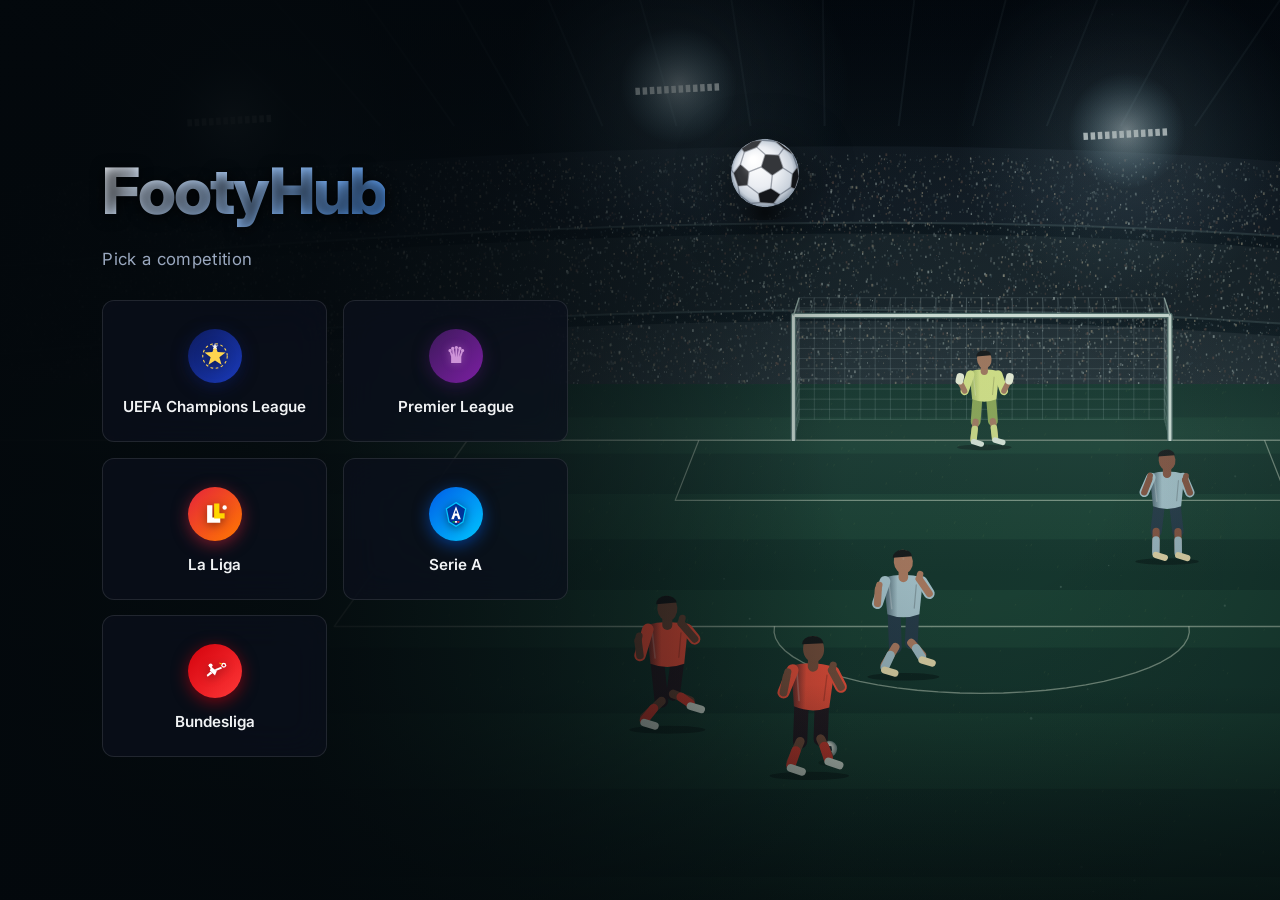
==== footyhub/index.html @ b2335d47 "Make 3D football free-floating with full-screen roaming, wall ricochet, and remove container box" ====
<!DOCTYPE html>
<html lang="en">
<head>
  <meta charset="UTF-8">
  <meta name="viewport" content="width=device-width, initial-scale=1.0">
  <meta name="description" content="FootyHub — Live football scores, standings, stats, and lineups for UEFA Champions League and Premier League.">
  <title>FootyHub — Live Football Stats</title>
  <link rel="preconnect" href="https://fonts.googleapis.com">
  <link rel="preconnect" href="https://fonts.gstatic.com" crossorigin>
  <link href="https://fonts.googleapis.com/css2?family=Inter:wght@400;500;600;700;800&display=swap" rel="stylesheet">
  <link rel="stylesheet" href="style.css?v=13">
</head>
<body class="home-page">
  <main class="hero" role="img" aria-label="An animated nighttime football attack ending with a powerful shot into the upper-right corner of the goal.">
    <canvas aria-hidden="true"></canvas>

    <div class="hero-overlay">
      <h1>FootyHub</h1>
      <p class="subtitle">Pick a competition</p>

      <div class="league-grid">
        <a href="standings.html" class="league-card" id="card-ucl">
          <span class="league-card-icon ucl-icon">
            <svg class="league-svg ucl-svg" viewBox="0 0 32 32" width="28" height="28" fill="none" aria-hidden="true">
              <polygon points="16,3 19,11.5 28,12 21,17.5 23.5,26 16,21 8.5,26 11,17.5 4,12 13,11.5" fill="#ffd54f"/>
              <circle cx="16" cy="16" r="14" stroke="#ffd54f" stroke-width="1.2" stroke-dasharray="3,3" fill="none"/>
              <polygon points="16,1 17,4 20,4 17.5,5.8 18.5,8.5 16,7 13.5,8.5 14.5,5.8 12,4 15,4" fill="#ffffff" opacity="0.9"/>
            </svg>
          </span>
          <span class="league-card-name">UEFA Champions League</span>
        </a>
        <a href="standings.html?league=epl" class="league-card" id="card-epl">
          <span class="league-card-icon epl-icon">♛</span>
          <span class="league-card-name">Premier League</span>
        </a>
        <a href="standings.html?league=laliga" class="league-card" id="card-laliga">
          <span class="league-card-icon laliga-icon">
            <svg class="league-svg laliga-svg" viewBox="0 0 32 32" width="28" height="28" fill="none" aria-hidden="true">
              <path d="M7 6 L13 6 L13 20 L22 20 L22 26 L7 26 Z" fill="#ffffff"/>
              <path d="M15 4 L21 4 L21 15 L27 15 L27 21 L15 21 Z" fill="#ffd700"/>
              <circle cx="27" cy="8.5" r="2.5" fill="#ffffff"/>
            </svg>
          </span>
          <span class="league-card-name">La Liga</span>
        </a>
        <a href="standings.html?league=serieA" class="league-card" id="card-seriea">
          <span class="league-card-icon seriea-icon">
            <svg class="league-svg seriea-svg" viewBox="0 0 32 32" width="28" height="28" fill="none" aria-hidden="true">
              <polygon points="16,3 27,10 24,25 16,30 8,25 5,10" fill="#003399" stroke="#00c6ff" stroke-width="1.4"/>
              <path d="M16 7 L21.5 22 L18.5 22 L17.2 18 L14.8 18 L13.5 22 L10.5 22 Z" fill="#ffffff"/>
              <polygon points="16,11 17.6,15.5 14.4,15.5" fill="#003399"/>
              <rect x="12" y="24" width="2.6" height="2" rx="0.5" fill="#009246"/>
              <rect x="14.7" y="24" width="2.6" height="2" rx="0.5" fill="#ffffff"/>
              <rect x="17.4" y="24" width="2.6" height="2" rx="0.5" fill="#ce2b37"/>
            </svg>
          </span>
          <span class="league-card-name">Serie A</span>
        </a>
        <a href="standings.html?league=bundesliga" class="league-card" id="card-bundesliga">
          <span class="league-card-icon bundesliga-icon">
            <svg class="league-svg bundesliga-svg" viewBox="0 0 32 32" width="28" height="28" fill="none" aria-hidden="true">
              <circle cx="11" cy="9.5" r="2.2" fill="#ffffff"/>
              <path d="M12 11.5 L18 16 L16 21 L10 15.5 Z" fill="#ffffff"/>
              <path d="M17 16 L24 13 L23 11 L16 14 Z" fill="#ffffff"/>
              <path d="M11 16.5 L6.5 20.5 L7.5 22.5 L13 18.5 Z" fill="#ffffff"/>
              <path d="M13 12.5 L10 8 L8.5 9 L11 13.5 Z" fill="#ffffff"/>
              <circle cx="26" cy="9.5" r="2.8" fill="#ffffff"/>
              <polygon points="26,8 27.5,9 27,10.5 25,10.5 24.5,9" fill="#d3010c"/>
              <line x1="21.5" y1="7" x2="23.5" y2="8" stroke="#ffcc00" stroke-width="1.2" stroke-linecap="round"/>
            </svg>
          </span>
          <span class="league-card-name">Bundesliga</span>
        </a>
      </div>
    </div>

    <!-- Free-floating interactive 3D football (draggable anywhere) -->
    <canvas id="ball-3d-canvas" width="90" height="90" aria-label="Interactive 3D Football"></canvas>
  </main>

  <script src="hero-animation.js?v=2"></script>
  <script src="ball-3d.js?v=3"></script>
</body>
</html>
---- footyhub/style.css ----
/* ============================================
   FootyHub — Design System & Global Styles
   v7 — Premium Aesthetic Animations & Micro-interactions
   ============================================ */

/* ---- Design Tokens ---- */
:root {
  /* Colors — base */
  --bg-base: #0a0e17;
  --bg-surface: rgba(255, 255, 255, 0.04);
  --bg-surface-hover: rgba(255, 255, 255, 0.08);
  --bg-surface-strong: rgba(255, 255, 255, 0.07);

  /* Colors — borders */
  --border: rgba(255, 255, 255, 0.08);
  --border-hover: rgba(79, 157, 255, 0.35);
  --border-strong: rgba(255, 255, 255, 0.14);

  /* Colors — accent */
  --accent: #4f9dff;
  --accent-light: #70b0ff;
  --accent-glow: rgba(79, 157, 255, 0.25);
  --accent-glow-strong: rgba(79, 157, 255, 0.55);

  /* Colors — semantic */
  --live-green: #4ade80;
  --live-glow: rgba(74, 222, 128, 0.4);
  --gold: #fbbf24;
  --gold-glow: rgba(251, 191, 36, 0.4);
  --silver: #cbd5e1;
  --bronze: #d97706;

  /* Colors — zones */
  --zone-qualify-bg: rgba(74, 222, 128, 0.06);
  --zone-qualify-border: #4ade80;
  --zone-playoff-bg: rgba(251, 191, 36, 0.06);
  --zone-playoff-border: #fbbf24;
  --zone-danger-bg: rgba(239, 68, 68, 0.06);
  --zone-danger-border: #ef4444;

  /* Colors — typography */
  --text-primary: #f1f3f5;
  --text-secondary: #9aa8bf;
  --text-muted: #56647a;

  /* Typography */
  --font: 'Inter', -apple-system, BlinkMacSystemFont, 'Segoe UI', Roboto, sans-serif;

  /* Radii */
  --radius: 12px;
  --radius-sm: 8px;
  --radius-pill: 24px;

  /* Effects */
  --glass: blur(20px) saturate(1.35);
  --glass-light: blur(12px) saturate(1.15);
  --transition: 0.3s cubic-bezier(0.16, 1, 0.3, 1);
  --transition-bounce: 0.4s cubic-bezier(0.34, 1.56, 0.64, 1);
  --transition-fast: 0.15s cubic-bezier(0.16, 1, 0.3, 1);
}


/* ============================================
   1. Reset & Base
   ============================================ */
*, *::before, *::after { box-sizing: border-box; }

html, body {
  margin: 0;
  padding: 0;
  overflow-x: hidden;
}

body {
  font-family: var(--font);
  background: var(--bg-base);
  color: var(--text-primary);
  padding: 40px;
  line-height: 1.5;
  -webkit-font-smoothing: antialiased;
  -moz-osx-font-smoothing: grayscale;
  animation: pageEntrance 0.5s cubic-bezier(0.16, 1, 0.3, 1) both;
}

@keyframes pageEntrance {
  from {
    opacity: 0;
    transform: translateY(6px);
  }
  to {
    opacity: 1;
    transform: translateY(0);
  }
}

body.home-page {
  padding: 0;
  animation: none;
}


/* ============================================
   2. Typography
   ============================================ */
h1 {
  text-align: center;
  margin-bottom: 28px;
  font-weight: 700;
  font-size: 1.85em;
  letter-spacing: -0.025em;
  text-shadow: 0 2px 14px rgba(0, 0, 0, 0.8);
}

h2 {
  font-weight: 600;
  letter-spacing: -0.01em;
}

a {
  color: var(--accent);
  text-decoration: none;
  transition: color var(--transition), text-shadow var(--transition);
}

a:hover {
  color: var(--accent-light);
  text-shadow: 0 0 12px var(--accent-glow);
}

.home-link {
  color: var(--text-primary);
  text-decoration: none;
  position: relative;
  display: inline-block;
  transition: all var(--transition);
}

.home-link:hover {
  color: var(--accent);
  transform: translateY(-1px);
}


/* ============================================
   3. Tables (Standings, Stats, Players)
   ============================================ */
table {
  width: 100%;
  max-width: 920px;
  margin: 0 auto;
  border-collapse: separate;
  border-spacing: 0;
  font-variant-numeric: tabular-nums;
  position: relative;
}

th, td {
  padding: 12px 14px;
  text-align: center;
  border-bottom: 1px solid var(--border);
}

th {
  background: var(--bg-surface-strong);
  text-transform: uppercase;
  font-size: 0.72em;
  font-weight: 600;
  letter-spacing: 0.09em;
  color: var(--text-secondary);
  position: sticky;
  top: 0;
  z-index: 2;
  backdrop-filter: var(--glass-light);
}

td {
  font-size: 0.9em;
  transition: color var(--transition);
}

.team-cell {
  text-align: left;
  display: flex;
  align-items: center;
  gap: 10px;
  font-weight: 500;
}

.team-logo {
  width: 22px;
  height: 22px;
  object-fit: contain;
  border-radius: 3px;
  transition: transform var(--transition-bounce), filter var(--transition);
}

tbody tr {
  transition: background 0.2s cubic-bezier(0.16, 1, 0.3, 1),
              transform 0.2s cubic-bezier(0.16, 1, 0.3, 1),
              box-shadow 0.2s ease;
  position: relative;
}

tbody tr:hover {
  background: var(--bg-surface-hover) !important;
  transform: scale(1.005) translateZ(0);
  box-shadow: 0 4px 18px rgba(0, 0, 0, 0.35);
  z-index: 3;
}

tbody tr:hover .team-logo {
  transform: scale(1.22) rotate(4deg);
  filter: drop-shadow(0 2px 6px rgba(0, 0, 0, 0.4));
}

/* Qualification zone rows with luminous indicator line */
.zone-qualify {
  background: var(--zone-qualify-bg) !important;
}
.zone-qualify td:first-child {
  box-shadow: inset 3.5px 0 0 var(--zone-qualify-border);
}

.zone-playoff {
  background: var(--zone-playoff-bg) !important;
}
.zone-playoff td:first-child {
  box-shadow: inset 3.5px 0 0 var(--zone-playoff-border);
}

.zone-danger {
  background: var(--zone-danger-bg) !important;
}
.zone-danger td:first-child {
  box-shadow: inset 3.5px 0 0 var(--zone-danger-border);
}

/* Points badge in standings */
.points-badge {
  display: inline-flex;
  align-items: center;
  justify-content: center;
  min-width: 32px;
  padding: 3px 11px;
  background: var(--accent-glow);
  color: var(--accent);
  border: 1px solid rgba(79, 157, 255, 0.25);
  border-radius: var(--radius-pill);
  font-weight: 700;
  font-size: 0.88em;
  transition: all var(--transition-bounce);
}

tbody tr:hover .points-badge {
  transform: scale(1.08);
  box-shadow: 0 0 14px var(--accent-glow-strong);
  border-color: var(--accent);
}

/* Leader row (#1 team gold gleam) */
tbody tr.leader-row td:first-child {
  box-shadow: inset 3.5px 0 0 var(--gold) !important;
}

tbody tr.leader-row .points-badge {
  background: rgba(251, 191, 36, 0.18);
  color: #fbbf24;
  border-color: rgba(251, 191, 36, 0.4);
  box-shadow: 0 0 10px rgba(251, 191, 36, 0.25);
  animation: leaderPointsPulse 2.8s ease-in-out infinite;
}

@keyframes leaderPointsPulse {
  0%, 100% {
    box-shadow: 0 0 8px rgba(251, 191, 36, 0.25);
  }
  50% {
    box-shadow: 0 0 18px rgba(251, 191, 36, 0.55);
  }
}

/* Podium marks for stats top-3 with metallic accents */
.podium-gold td:first-child {
  box-shadow: inset 3.5px 0 0 var(--gold);
  color: #fde047;
  font-weight: 700;
}
.podium-gold .stat-badge {
  background: rgba(251, 191, 36, 0.18);
  color: #fbbf24;
  border-color: rgba(251, 191, 36, 0.4);
  box-shadow: 0 0 12px rgba(251, 191, 36, 0.3);
}

.podium-silver td:first-child {
  box-shadow: inset 3.5px 0 0 var(--silver);
  color: #f1f5f9;
  font-weight: 700;
}
.podium-silver .stat-badge {
  background: rgba(203, 213, 225, 0.18);
  color: #e2e8f0;
  border-color: rgba(203, 213, 225, 0.4);
}

.podium-bronze td:first-child {
  box-shadow: inset 3.5px 0 0 var(--bronze);
  color: #fb923c;
  font-weight: 700;
}
.podium-bronze .stat-badge {
  background: rgba(217, 119, 6, 0.18);
  color: #f97316;
  border-color: rgba(217, 119, 6, 0.4);
}

/* Stat count badge */
.stat-badge {
  display: inline-flex;
  align-items: center;
  justify-content: center;
  min-width: 28px;
  padding: 3px 11px;
  background: var(--accent-glow);
  color: var(--accent);
  border: 1px solid rgba(79, 157, 255, 0.25);
  border-radius: var(--radius-pill);
  font-weight: 700;
  font-size: 0.88em;
  transition: all var(--transition-bounce);
}

tbody tr:hover .stat-badge {
  transform: scale(1.08);
}


/* ============================================
   4. Homepage — League Picker
   ============================================ */
.subtitle {
  text-align: center;
  color: var(--text-secondary);
  margin-top: -18px;
  font-size: 1.05em;
  font-weight: 400;
  letter-spacing: 0.02em;
}

.league-grid {
  max-width: 720px;
  margin: 30px auto;
  display: grid;
  grid-template-columns: repeat(auto-fit, minmax(200px, 1fr));
  gap: 16px;
}

.league-card {
  position: relative;
  display: flex;
  flex-direction: column;
  align-items: center;
  gap: 14px;
  background: var(--bg-surface);
  backdrop-filter: var(--glass-light);
  border: 1px solid var(--border);
  border-radius: var(--radius);
  padding: 28px 20px 24px;
  text-align: center;
  color: var(--text-primary);
  text-decoration: none;
  font-weight: 600;
  font-size: 0.95em;
  transition: transform var(--transition-bounce),
              background var(--transition),
              border-color var(--transition),
              box-shadow var(--transition);
  cursor: pointer;
  overflow: hidden;
  will-change: transform, box-shadow;
}

/* Floating breath animation for active league cards */
.league-card:not(.league-card-disabled) {
  animation: cardFloat 6s ease-in-out infinite;
}
#card-ucl { animation-delay: 0s; }
#card-epl { animation-delay: 1.2s; }
#card-laliga { animation-delay: 2.4s; }
#card-seriea { animation-delay: 3.6s; }
#card-bundesliga { animation-delay: 4.8s; }

@keyframes cardFloat {
  0%, 100% { transform: translateY(0); }
  50% { transform: translateY(-3px); }
}

/* Glass Sheen Light Sweep on Hover */
.league-card::after {
  content: '';
  position: absolute;
  top: -50%;
  left: -60%;
  width: 40%;
  height: 200%;
  background: linear-gradient(
    60deg,
    transparent,
    rgba(255, 255, 255, 0.12),
    transparent
  );
  transform: rotate(25deg);
  pointer-events: none;
  opacity: 0;
  transition: opacity 0.2s ease;
}

.league-card:hover::after {
  opacity: 1;
  left: 140%;
  transition: left 0.75s ease-in-out, opacity 0.3s ease;
}

/* Gradient border reveal on hover */
.league-card::before {
  content: '';
  position: absolute;
  inset: -1px;
  border-radius: var(--radius);
  padding: 1px;
  background: linear-gradient(135deg, transparent, transparent);
  -webkit-mask:
    linear-gradient(#fff 0 0) content-box,
    linear-gradient(#fff 0 0);
  mask:
    linear-gradient(#fff 0 0) content-box,
    linear-gradient(#fff 0 0);
  -webkit-mask-composite: xor;
  mask-composite: exclude;
  transition: background var(--transition);
  pointer-events: none;
}

.league-card:hover {
  background: var(--bg-surface-hover);
  border-color: transparent;
  transform: translateY(-6px) scale(1.02);
  box-shadow:
    0 12px 36px rgba(0, 0, 0, 0.4),
    0 0 24px var(--accent-glow);
}

.league-card:hover::before {
  background: linear-gradient(135deg, var(--accent), rgba(79, 157, 255, 0.2));
}

/* League icon circles with unique micro-animations */
.league-card-icon {
  width: 54px;
  height: 54px;
  border-radius: 50%;
  display: flex;
  align-items: center;
  justify-content: center;
  font-size: 1.45em;
  flex-shrink: 0;
  transition: transform var(--transition-bounce), box-shadow var(--transition);
  position: relative;
}

/* UCL Star Icon */
.ucl-icon {
  background: linear-gradient(135deg, #0d1b5e, #1a3aba);
  box-shadow: 0 4px 16px rgba(13, 27, 94, 0.6);
  color: #ffd54f;
  text-shadow: 0 0 10px rgba(255, 213, 79, 0.5);
}

.league-card:hover .ucl-icon {
  transform: scale(1.15) rotate(72deg);
  box-shadow: 0 6px 24px rgba(26, 58, 186, 0.75), 0 0 16px rgba(255, 213, 79, 0.5);
}

/* EPL Crown Icon */
.epl-icon {
  background: linear-gradient(135deg, #3d195b, #7b1fa2);
  box-shadow: 0 4px 16px rgba(61, 25, 91, 0.6);
  color: #ce93d8;
  text-shadow: 0 0 8px rgba(206, 147, 216, 0.4);
}

.league-card:hover .epl-icon {
  transform: scale(1.15) translateY(-3px);
  box-shadow: 0 6px 24px rgba(123, 31, 162, 0.75), 0 0 16px rgba(206, 147, 216, 0.5);
}

/* La Liga Icon Circle */
.laliga-icon {
  background: linear-gradient(135deg, #e5233b, #ff7a00);
  box-shadow: 0 4px 16px rgba(229, 35, 59, 0.5);
  color: #ffffff;
  text-shadow: 0 0 8px rgba(255, 122, 0, 0.5);
}

/* Serie A Icon Circle */
.seriea-icon {
  background: linear-gradient(135deg, #005ce6, #00c6ff);
  box-shadow: 0 4px 16px rgba(0, 92, 230, 0.55);
  color: #ffffff;
}

/* Bundesliga Icon Circle */
.bundesliga-icon {
  background: linear-gradient(135deg, #d3010c, #ff3838);
  box-shadow: 0 4px 16px rgba(211, 1, 12, 0.55);
  color: #ffffff;
}

/* SVG League Vector Icons */
.league-svg {
  width: 28px;
  height: 28px;
  display: block;
  transition: transform var(--transition-bounce), filter var(--transition);
  filter: drop-shadow(0 2px 5px rgba(0, 0, 0, 0.45));
}

.league-card:hover .ucl-svg {
  animation: uclStarGleam 0.8s cubic-bezier(0.34, 1.56, 0.64, 1);
  filter: drop-shadow(0 0 10px rgba(255, 213, 79, 0.85));
}

@keyframes uclStarGleam {
  0% { transform: scale(1) rotate(0deg); }
  50% { transform: scale(1.2) rotate(72deg); }
  100% { transform: scale(1.1) rotate(72deg); }
}

.league-card:hover .epl-svg {
  animation: eplLionRoar 0.7s cubic-bezier(0.34, 1.56, 0.64, 1);
  filter: drop-shadow(0 0 10px rgba(206, 147, 216, 0.85));
}

@keyframes eplLionRoar {
  0% { transform: scale(1) translateY(0); }
  50% { transform: scale(1.2) translateY(-3px); }
  100% { transform: scale(1.1) translateY(-1px); }
}

.league-card:hover .laliga-svg {
  animation: laligaSlash 0.8s cubic-bezier(0.34, 1.56, 0.64, 1);
  filter: drop-shadow(0 0 10px rgba(255, 215, 0, 0.85));
}

@keyframes laligaSlash {
  0% { transform: scale(1) rotate(0deg); }
  50% { transform: scale(1.2) rotate(15deg); }
  100% { transform: scale(1.1) rotate(0deg); }
}

.league-card:hover .seriea-svg {
  animation: serieaShieldTilt 0.8s cubic-bezier(0.34, 1.56, 0.64, 1);
  filter: drop-shadow(0 0 10px rgba(0, 198, 255, 0.85));
}

@keyframes serieaShieldTilt {
  0% { transform: scale(1) rotate(0deg); }
  50% { transform: scale(1.2) rotate(-15deg); }
  100% { transform: scale(1.1) rotate(-6deg); }
}

.league-card:hover .bundesliga-svg {
  animation: bundesligaVolley 0.8s cubic-bezier(0.34, 1.56, 0.64, 1);
  filter: drop-shadow(0 0 10px rgba(255, 255, 255, 0.85));
}

@keyframes bundesligaVolley {
  0% { transform: scale(1) translate(0, 0); }
  50% { transform: scale(1.22) translate(2px, -2px); }
  100% { transform: scale(1.12) translate(1px, -1px); }
}

.disabled-icon {
  background: linear-gradient(135deg, #1a1a2e, #2a2a3e);
  box-shadow: none;
  color: var(--text-muted);
  opacity: 0.5;
}

.league-card-name {
  line-height: 1.3;
  transition: color var(--transition);
}

.league-card:hover .league-card-name {
  color: #ffffff;
}

.league-card-disabled {
  opacity: 0.35;
  cursor: not-allowed;
  pointer-events: none;
  animation: none !important;
}

/* Subtle stripe overlay on disabled cards */
.league-card-disabled::after {
  content: '';
  position: absolute;
  inset: 0;
  background: repeating-linear-gradient(
    -45deg,
    transparent,
    transparent 8px,
    rgba(255, 255, 255, 0.015) 8px,
    rgba(255, 255, 255, 0.015) 16px
  );
  pointer-events: none;
  border-radius: var(--radius);
}

.soon-badge {
  display: block;
  font-size: 0.7em;
  font-weight: 500;
  color: var(--text-muted);
  text-transform: uppercase;
  letter-spacing: 0.1em;
  margin-top: 2px;
}


/* ============================================
   5. Tabs / Navigation
   ============================================ */
.tabs {
  display: flex;
  justify-content: center;
  gap: 0;
  border-bottom: 1px solid var(--border);
  margin-bottom: 30px;
  position: relative;
}

.tab {
  padding: 14px 22px;
  color: var(--text-secondary);
  text-decoration: none;
  font-size: 0.82em;
  font-weight: 600;
  letter-spacing: 0.06em;
  text-transform: uppercase;
  border-bottom: 2px solid transparent;
  transition: all var(--transition);
  position: relative;
  border-radius: var(--radius-sm) var(--radius-sm) 0 0;
}

.tab:hover:not(.tab-disabled) {
  color: var(--text-primary);
  background: rgba(255, 255, 255, 0.04);
}

.tab-active {
  color: #fff;
  border-bottom-color: var(--accent);
}

/* Animated neon breath under active tab */
.tab-active::after {
  content: '';
  position: absolute;
  bottom: -1px;
  left: 0;
  right: 0;
  height: 2px;
  background: var(--accent);
  box-shadow:
    0 0 10px var(--accent-glow-strong),
    0 0 22px var(--accent-glow);
  animation: activeTabPulse 2.8s ease-in-out infinite;
}

@keyframes activeTabPulse {
  0%, 100% {
    box-shadow: 0 0 8px var(--accent-glow-strong), 0 0 20px var(--accent-glow);
    opacity: 0.9;
  }
  50% {
    box-shadow: 0 0 16px rgba(79, 157, 255, 0.8), 0 0 30px rgba(79, 157, 255, 0.5);
    opacity: 1;
  }
}

.tab-disabled {
  color: var(--text-muted);
  cursor: not-allowed;
  opacity: 0.35;
}

.tab-disabled:hover { color: var(--text-muted); }


/* ============================================
   6. Match Cards (Fixtures)
   ============================================ */
.section-heading {
  max-width: 900px;
  margin: 30px auto 12px;
  font-size: 0.78em;
  color: var(--text-secondary);
  text-transform: uppercase;
  font-weight: 600;
  letter-spacing: 0.1em;
}

.match-list { max-width: 700px; margin: 0 auto; }

.match-card {
  position: relative;
  display: block;
  background: var(--bg-surface);
  border: 1px solid var(--border);
  border-radius: var(--radius);
  padding: 16px 20px;
  margin-bottom: 12px;
  text-decoration: none;
  color: inherit;
  cursor: pointer;
  overflow: hidden;
  transition: transform var(--transition-bounce),
              background var(--transition),
              border-color var(--transition),
              box-shadow var(--transition);
}

/* Glass Sheen on Match Card Hover */
.match-card::after {
  content: '';
  position: absolute;
  top: -50%;
  left: -60%;
  width: 40%;
  height: 200%;
  background: linear-gradient(
    60deg,
    transparent,
    rgba(255, 255, 255, 0.08),
    transparent
  );
  transform: rotate(25deg);
  pointer-events: none;
  opacity: 0;
}

.match-card:hover::after {
  opacity: 1;
  left: 140%;
  transition: left 0.7s ease-in-out, opacity 0.2s ease;
}

.match-card:hover {
  background: var(--bg-surface-hover);
  border-color: var(--border-hover);
  transform: translateY(-3px);
  box-shadow:
    0 8px 24px rgba(0, 0, 0, 0.3),
    0 0 16px var(--accent-glow);
}

.match-date {
  font-size: 0.76em;
  color: var(--text-secondary);
  margin-bottom: 10px;
  font-weight: 500;
  letter-spacing: 0.02em;
}

.match-teams {
  display: flex;
  align-items: center;
  justify-content: space-between;
}

.team {
  display: flex;
  align-items: center;
  gap: 10px;
  flex: 1;
  font-weight: 500;
  font-size: 0.95em;
  transition: transform var(--transition-fast);
}

.match-card:hover .team {
  transform: translateX(2px);
}

.vs {
  color: var(--text-muted);
  font-weight: 600;
  padding: 0 16px;
  font-size: 0.85em;
}

.score {
  color: #fff;
  font-weight: 700;
  padding: 0 16px;
  font-variant-numeric: tabular-nums;
}

/* Shimmering Radar / Spinner on Loading State */
.empty-note {
  text-align: center;
  color: var(--text-secondary);
  padding: 40px 0;
  font-size: 0.9em;
  position: relative;
}

.empty-note:empty::before,
td.empty-note::before,
p.empty-note::before {
  content: '';
  display: inline-block;
  width: 14px;
  height: 14px;
  border: 2px solid rgba(79, 157, 255, 0.3);
  border-top-color: var(--accent);
  border-radius: 50%;
  margin-right: 10px;
  vertical-align: middle;
  animation: spinner 0.75s linear infinite;
}

@keyframes spinner {
  to { transform: rotate(360deg); }
}


/* ============================================
   7. Section Toggle (Results expand/collapse)
   ============================================ */
.section-toggle {
  display: flex;
  align-items: center;
  justify-content: space-between;
  width: 100%;
  max-width: 900px;
  margin: 30px auto 12px;
  padding: 12px 20px;
  background: var(--bg-surface);
  border: 1px solid var(--border);
  border-radius: var(--radius-sm);
  color: var(--text-secondary);
  font-size: 0.82em;
  font-weight: 600;
  text-transform: uppercase;
  letter-spacing: 0.06em;
  cursor: pointer;
  font-family: var(--font);
  transition: all var(--transition);
}

.section-toggle:hover {
  color: var(--text-primary);
  background: var(--bg-surface-hover);
  border-color: var(--border-hover);
  transform: translateY(-1px);
}

.arrow {
  font-size: 0.8em;
  transition: transform var(--transition-bounce);
  display: inline-block;
}

.arrow.expanded {
  transform: rotate(180deg);
}

.match-list.collapsed { display: none; }


/* ============================================
   8. Results Grid & Cards
   ============================================ */
.results-grid {
  max-width: 900px;
  margin: 0 auto;
  display: grid;
  grid-template-columns: repeat(auto-fit, minmax(320px, 1fr));
  gap: 12px;
}

.results-grid.collapsed { display: none; }

.result-card {
  position: relative;
  display: flex;
  align-items: center;
  justify-content: space-between;
  background: var(--bg-surface);
  border: 1px solid var(--border);
  border-radius: var(--radius);
  padding: 14px 18px;
  text-decoration: none;
  color: inherit;
  cursor: pointer;
  overflow: hidden;
  transition: transform var(--transition-bounce),
              background var(--transition),
              border-color var(--transition),
              box-shadow var(--transition);
}

/* Glass Sheen on Result Card Hover */
.result-card::after {
  content: '';
  position: absolute;
  top: -50%;
  left: -60%;
  width: 40%;
  height: 200%;
  background: linear-gradient(
    60deg,
    transparent,
    rgba(255, 255, 255, 0.08),
    transparent
  );
  transform: rotate(25deg);
  pointer-events: none;
  opacity: 0;
}

.result-card:hover::after {
  opacity: 1;
  left: 140%;
  transition: left 0.7s ease-in-out, opacity 0.2s ease;
}

.result-card:hover {
  background: var(--bg-surface-hover);
  border-color: var(--border-hover);
  transform: translateY(-2px);
  box-shadow:
    0 6px 20px rgba(0, 0, 0, 0.3),
    0 0 16px var(--accent-glow);
}

a.match-card,
a.result-card {
  text-decoration: none;
  color: inherit;
}

a.result-card { display: flex; }

.result-body { flex: 1; }

.result-row {
  display: flex;
  align-items: center;
  justify-content: space-between;
  padding: 3px 0;
}

.result-team {
  display: flex;
  align-items: center;
  gap: 10px;
  font-weight: 500;
  font-size: 0.92em;
}

.result-score {
  font-weight: 700;
  min-width: 30px;
  text-align: right;
  color: var(--text-primary);
  font-variant-numeric: tabular-nums;
}

/* Winning Arrow Animation */
.win-arrow {
  color: var(--accent);
  font-size: 0.7em;
  margin-left: 4px;
  display: inline-block;
  animation: winArrowNudge 2.2s ease-in-out infinite;
}

@keyframes winArrowNudge {
  0%, 100% {
    transform: translateX(0);
    opacity: 0.8;
  }
  50% {
    transform: translateX(-3px);
    opacity: 1;
    filter: drop-shadow(0 0 5px var(--accent));
  }
}

.result-meta {
  text-align: right;
  font-size: 0.72em;
  color: var(--text-secondary);
  padding-left: 16px;
  border-left: 1px solid var(--border);
  line-height: 1.5;
  font-weight: 500;
}


/* ============================================
   9. Stat Sub-tabs (Goals / Assists / Cards)
   ============================================ */
.stat-subtabs {
  display: flex;
  justify-content: center;
  gap: 8px;
  margin-bottom: 24px;
  flex-wrap: wrap;
}

.stat-subtab {
  background: var(--bg-surface);
  border: 1px solid var(--border);
  padding: 10px 22px;
  color: var(--text-secondary);
  font-size: 0.82em;
  font-weight: 600;
  cursor: pointer;
  font-family: var(--font);
  border-radius: var(--radius-pill);
  transition: transform var(--transition-bounce),
              background var(--transition),
              border-color var(--transition),
              color var(--transition),
              box-shadow var(--transition);
  letter-spacing: 0.02em;
}

.stat-subtab:hover {
  color: var(--text-primary);
  background: var(--bg-surface-hover);
  border-color: var(--border-hover);
  transform: translateY(-2px);
}

.stat-subtab.active {
  color: #fff;
  background: var(--accent-glow);
  border-color: var(--accent);
  box-shadow: 0 0 16px var(--accent-glow);
  animation: activeSubtabPulse 3s ease-in-out infinite;
}

@keyframes activeSubtabPulse {
  0%, 100% {
    box-shadow: 0 0 14px var(--accent-glow);
  }
  50% {
    box-shadow: 0 0 24px rgba(79, 157, 255, 0.6);
  }
}


/* ============================================
   10. Player Filter
   ============================================ */
.player-filter {
  max-width: 900px;
  margin: 0 auto 20px;
  text-align: right;
}

#team-filter {
  background: var(--bg-surface);
  border: 1px solid var(--border);
  color: var(--text-primary);
  padding: 10px 36px 10px 14px;
  border-radius: var(--radius-sm);
  font-family: var(--font);
  font-size: 0.85em;
  cursor: pointer;
  transition: all var(--transition);
  appearance: none;
  -webkit-appearance: none;
  background-image: url("data:image/svg+xml,%3Csvg xmlns='http://www.w3.org/2000/svg' width='12' height='12' viewBox='0 0 12 12'%3E%3Cpath fill='%238b9ab5' d='M6 8L1 3h10z'/%3E%3C/svg%3E");
  background-repeat: no-repeat;
  background-position: right 12px center;
}

#team-filter:hover {
  border-color: var(--border-hover);
  background-color: var(--bg-surface-hover);
}

#team-filter:focus {
  outline: none;
  border-color: var(--accent);
  box-shadow: 0 0 0 3px var(--accent-glow);
}

#team-filter option {
  background: #151a28;
  color: var(--text-primary);
}


/* ============================================
   11. Live Badge & Live Match Pulse
   ============================================ */
.live-badge {
  display: inline-flex;
  align-items: center;
  gap: 7px;
  color: var(--live-green);
  font-weight: 700;
  font-size: 0.82em;
  letter-spacing: 0.06em;
}

/* Radar Beacon Live Indicator */
.live-badge::before {
  content: '';
  width: 8px;
  height: 8px;
  border-radius: 50%;
  background: var(--live-green);
  box-shadow:
    0 0 6px var(--live-glow),
    0 0 14px var(--live-glow);
  animation: liveRadarBeacon 1.8s cubic-bezier(0.4, 0, 0.2, 1) infinite;
}

@keyframes liveRadarBeacon {
  0% {
    transform: scale(0.95);
    box-shadow: 0 0 0 0 rgba(74, 222, 128, 0.7), 0 0 8px var(--live-glow);
  }
  70% {
    transform: scale(1.1);
    box-shadow: 0 0 0 9px rgba(74, 222, 128, 0), 0 0 16px var(--live-glow);
  }
  100% {
    transform: scale(0.95);
    box-shadow: 0 0 0 0 rgba(74, 222, 128, 0), 0 0 8px var(--live-glow);
  }
}

/* Live matches section border pulse */
#live-list .result-card {
  border-color: rgba(74, 222, 128, 0.4);
  background: rgba(74, 222, 128, 0.04);
  animation: liveCardBorderGlow 3s ease-in-out infinite;
}

@keyframes liveCardBorderGlow {
  0%, 100% {
    border-color: rgba(74, 222, 128, 0.35);
    box-shadow: 0 2px 14px rgba(0, 0, 0, 0.25), 0 0 12px rgba(74, 222, 128, 0.15);
  }
  50% {
    border-color: rgba(74, 222, 128, 0.65);
    box-shadow: 0 4px 22px rgba(0, 0, 0, 0.35), 0 0 22px rgba(74, 222, 128, 0.35);
  }
}


/* ============================================
   12. Lineup / Pitch View
   ============================================ */
.back-link {
  text-align: center;
  margin-bottom: 24px;
}

.back-link a {
  color: var(--accent);
  text-decoration: none;
  font-size: 0.88em;
  font-weight: 500;
  transition: all var(--transition);
  display: inline-flex;
  align-items: center;
  gap: 6px;
}

.back-link a:hover {
  color: var(--accent-light);
  gap: 9px;
  transform: translateX(-2px);
}

#lineup-container { max-width: 700px; margin: 0 auto; }

.team-lineup-panel {
  margin-bottom: 30px;
  background: var(--bg-surface);
  border: 1px solid var(--border);
  border-radius: var(--radius);
  overflow: hidden;
  transition: transform var(--transition-bounce), box-shadow var(--transition);
}

.team-lineup-panel:hover {
  box-shadow: 0 8px 28px rgba(0, 0, 0, 0.3);
}

.team-lineup-header {
  display: flex;
  justify-content: space-between;
  align-items: center;
  padding: 14px 20px;
  background: var(--bg-surface-strong);
  border-bottom: 1px solid var(--border);
  font-weight: 600;
  font-size: 0.95em;
}

.formation-badge {
  background: rgba(45, 90, 61, 0.65);
  color: #a8e6b8;
  border: 1px solid rgba(168, 230, 184, 0.25);
  padding: 4px 14px;
  border-radius: var(--radius-pill);
  font-size: 0.78em;
  font-weight: 600;
  letter-spacing: 0.03em;
  box-shadow: 0 0 10px rgba(45, 90, 61, 0.3);
}

.pitch {
  background: linear-gradient(180deg, #1f5538, #173d2e, #1a4532);
  padding: 32px 16px;
  position: relative;
  overflow: hidden;
}

/* Tactical field lines with subtle luminous ambient pulse */
.pitch::before {
  content: '';
  position: absolute;
  top: 50%;
  left: 50%;
  transform: translate(-50%, -50%);
  width: 80px;
  height: 80px;
  border: 1px solid rgba(255, 255, 255, 0.1);
  border-radius: 50%;
  pointer-events: none;
  animation: pitchCirclePulse 4s ease-in-out infinite;
}

@keyframes pitchCirclePulse {
  0%, 100% { border-color: rgba(255, 255, 255, 0.08); }
  50% { border-color: rgba(255, 255, 255, 0.16); }
}

.pitch::after {
  content: '';
  position: absolute;
  top: 50%;
  left: 8%;
  right: 8%;
  height: 1px;
  background: rgba(255, 255, 255, 0.08);
  pointer-events: none;
}

.pitch-row {
  display: flex;
  justify-content: space-evenly;
  margin-bottom: 24px;
  position: relative;
  z-index: 1;
}

.pitch-row:last-child { margin-bottom: 0; }

.pitch-player {
  display: flex;
  flex-direction: column;
  align-items: center;
  gap: 5px;
  width: 80px;
  transition: transform var(--transition-bounce);
  cursor: pointer;
}

.pitch-player:hover {
  transform: translateY(-5px);
}

.pitch-player-avatar {
  width: 36px;
  height: 36px;
  border-radius: 50%;
  background: linear-gradient(135deg, rgba(255,255,255,0.95), rgba(210,230,220,0.85));
  color: #143022;
  display: flex;
  align-items: center;
  justify-content: center;
  font-size: 0.72em;
  font-weight: 700;
  box-shadow: 0 3px 12px rgba(0, 0, 0, 0.4);
  transition: transform var(--transition-bounce), box-shadow var(--transition);
}

.pitch-player:hover .pitch-player-avatar {
  transform: scale(1.22);
  box-shadow:
    0 4px 16px rgba(0, 0, 0, 0.5),
    0 0 16px rgba(74, 222, 128, 0.6);
}

.pitch-player-label {
  color: #fff;
  font-size: 0.68em;
  text-align: center;
  line-height: 1.25;
  font-weight: 500;
  text-shadow: 0 1px 4px rgba(0, 0, 0, 0.7);
  transition: color var(--transition);
}

.pitch-player:hover .pitch-player-label {
  color: #a8e6b8;
}

.substitutes-list {
  padding: 14px 20px;
  border-top: 1px solid var(--border);
}

.substitutes-list .section-heading {
  margin: 0 0 10px;
  text-align: left;
  font-size: 0.75em;
  max-width: unset;
}

.sub-row {
  font-size: 0.82em;
  padding: 5px 0;
  color: var(--text-secondary);
  font-weight: 400;
  transition: color var(--transition), transform var(--transition);
}

.sub-row:hover {
  color: #ffffff;
  transform: translateX(4px);
}

.sub-position {
  color: var(--text-muted);
  font-size: 0.85em;
  margin-left: 4px;
}


/* ============================================
   13. Full-Screen Hero (Homepage)
   ============================================ */
.hero {
  position: relative;
  width: 100%;
  height: 100vh;
  height: 100svh;
  overflow: hidden;
  background: #060b10;
  isolation: isolate;
}

.hero canvas {
  display: block;
  width: 100%;
  height: 100%;
}

.hero::after {
  position: absolute;
  inset: 0;
  content: "";
  pointer-events: none;
  background:
    linear-gradient(
      90deg,
      rgba(3, 8, 12, .96) 0%,
      rgba(3, 8, 12, .87) 24%,
      rgba(3, 8, 12, .55) 43%,
      rgba(3, 8, 12, .08) 66%,
      transparent 100%
    ),
    linear-gradient(
      0deg,
      rgba(2, 7, 10, .66),
      transparent 24%,
      transparent 77%,
      rgba(2, 7, 10, .3)
    );
}

.hero-overlay {
  position: absolute;
  inset: 0;
  z-index: 1;
  display: flex;
  flex-direction: column;
  justify-content: center;
  align-items: flex-start;
  padding: 0 8%;
}

/* Gradient shimmering title */
.hero-overlay h1 {
  text-align: left;
  margin: 0;
  font-size: clamp(2.5em, 5vw, 4.2em);
  font-weight: 800;
  letter-spacing: -0.035em;
  background: linear-gradient(135deg, #ffffff 0%, var(--accent) 45%, #ffffff 85%, var(--accent-light) 100%);
  background-size: 250% auto;
  -webkit-background-clip: text;
  -webkit-text-fill-color: transparent;
  background-clip: text;
  animation: gradientShift 7s ease-in-out infinite;
}

@keyframes gradientShift {
  0%, 100% { background-position: 0% center; }
  50% { background-position: 100% center; }
}

.hero-overlay .subtitle {
  text-align: left;
  margin: 8px 0 28px;
  font-size: 1.05em;
  color: var(--text-secondary);
}

/* Interactive Free-Floating 3D Football (Can go anywhere, no box) */
#ball-3d-canvas {
  position: fixed;
  top: 0;
  left: 0;
  width: 90px;
  height: 90px;
  z-index: 9999;
  cursor: grab;
  user-select: none;
  touch-action: none;
  pointer-events: auto;
  background: transparent;
  border: none;
  outline: none;
  will-change: transform;
  filter: drop-shadow(0 12px 26px rgba(0, 0, 0, 0.6));
  transition: filter 0.25s ease;
}

#ball-3d-canvas:hover {
  filter: drop-shadow(0 16px 32px rgba(0, 0, 0, 0.7)) drop-shadow(0 0 16px rgba(79, 157, 255, 0.4));
}

#ball-3d-canvas:active {
  cursor: grabbing;
}

.hero-overlay .league-grid {
  margin: 0;
  max-width: 620px;
}

.hero-overlay .league-card {
  background: rgba(12, 16, 28, 0.72);
  backdrop-filter: blur(18px) saturate(1.25);
  border: 1px solid rgba(255, 255, 255, 0.1);
}

.hero-overlay .league-card:hover {
  background: rgba(18, 24, 42, 0.88);
  border-color: transparent;
  box-shadow:
    0 12px 40px rgba(0, 0, 0, 0.5),
    0 0 28px var(--accent-glow);
}


/* ============================================
   14. Background Slideshow & Atmospheric Aurora
   ============================================ */
.bg-slideshow {
  position: fixed;
  inset: 0;
  z-index: -2;
  overflow: hidden;
}

.bg-slide {
  position: absolute;
  inset: 0;
  background-size: cover;
  background-position: center;
  opacity: 0;
  transition: opacity 2.5s ease;
  filter: brightness(0.28) saturate(0.75);
  transform: scale(1);
  will-change: opacity, transform;
}

.bg-slide.active {
  opacity: 1;
  animation: kenBurns 22s ease-in-out forwards;
}

@keyframes kenBurns {
  0% { transform: scale(1); }
  100% { transform: scale(1.08); }
}

/* Dark overlay on top of slides */
.bg-slideshow::after {
  content: "";
  position: absolute;
  inset: 0;
  background:
    radial-gradient(ellipse at 50% 45%, rgba(10, 14, 23, 0.35), rgba(10, 14, 23, 0.75)),
    linear-gradient(180deg, rgba(10, 14, 23, 0.4) 0%, transparent 35%, transparent 65%, rgba(10, 14, 23, 0.6) 100%);
  z-index: 1;
  pointer-events: none;
}

/* Atmospheric Aurora Mesh & Floodlights */
.bg-aura-mesh {
  position: absolute;
  inset: 0;
  z-index: 2;
  pointer-events: none;
  overflow: hidden;
  mix-blend-mode: screen;
}

/* Floating Atmospheric Orbs */
.aura-orb {
  position: absolute;
  border-radius: 50%;
  filter: blur(85px);
  opacity: 0.55;
  will-change: transform, opacity;
  transition: background 1.5s ease, opacity 1.5s ease;
}

.aura-orb-1 {
  width: 580px;
  height: 580px;
  top: -120px;
  left: -80px;
  animation: orbFloat1 18s ease-in-out infinite alternate;
}

.aura-orb-2 {
  width: 620px;
  height: 620px;
  bottom: -150px;
  right: -100px;
  animation: orbFloat2 22s ease-in-out infinite alternate;
}

.aura-orb-3 {
  width: 480px;
  height: 480px;
  top: 35%;
  left: 35%;
  animation: orbFloat3 26s ease-in-out infinite alternate;
  opacity: 0.4;
}

@keyframes orbFloat1 {
  0% { transform: translate(0, 0) scale(1); }
  50% { transform: translate(140px, 90px) scale(1.15); }
  100% { transform: translate(60px, 160px) scale(0.95); }
}

@keyframes orbFloat2 {
  0% { transform: translate(0, 0) scale(1); }
  50% { transform: translate(-120px, -100px) scale(1.12); }
  100% { transform: translate(-70px, -50px) scale(0.9); }
}

@keyframes orbFloat3 {
  0% { transform: translate(0, 0) scale(0.9); }
  50% { transform: translate(-90px, 70px) scale(1.18); }
  100% { transform: translate(80px, -60px) scale(1); }
}

/* Stadium Floodlight Cones */
.floodlight-beam {
  position: absolute;
  top: -150px;
  width: 400px;
  height: 130vh;
  opacity: 0.22;
  filter: blur(50px);
  pointer-events: none;
  transform-origin: top center;
  transition: background 1.5s ease, opacity 1.5s ease;
}

.floodlight-left {
  left: 3%;
  transform: rotate(-24deg);
  animation: beamSweepLeft 15s ease-in-out infinite alternate;
}

.floodlight-right {
  right: 3%;
  transform: rotate(24deg);
  animation: beamSweepRight 17s ease-in-out infinite alternate;
}

@keyframes beamSweepLeft {
  0% { transform: rotate(-28deg); opacity: 0.16; }
  50% { transform: rotate(-17deg); opacity: 0.26; }
  100% { transform: rotate(-23deg); opacity: 0.18; }
}

@keyframes beamSweepRight {
  0% { transform: rotate(28deg); opacity: 0.16; }
  50% { transform: rotate(17deg); opacity: 0.26; }
  100% { transform: rotate(23deg); opacity: 0.18; }
}

/* Giant Subtle Watermark Motif in Background */
.league-watermark {
  position: absolute;
  top: 50%;
  left: 50%;
  transform: translate(-50%, -50%);
  width: 550px;
  height: 550px;
  background-position: center;
  background-repeat: no-repeat;
  background-size: contain;
  opacity: 0.055;
  pointer-events: none;
  filter: blur(1.5px);
  transition: opacity 1s ease, background-image 0.8s ease;
}

/* ============================================
   League-Specific Moods (UCL, EPL, La Liga)
   ============================================ */

/* 1. UEFA Champions League: Cosmic Navy & Star Electric Blue */
body[data-league="ucl"] .aura-orb-1,
body:not([data-league]) .aura-orb-1 {
  background: radial-gradient(circle, #1a3aba 0%, rgba(13, 27, 94, 0.85) 60%, transparent 80%);
}
body[data-league="ucl"] .aura-orb-2,
body:not([data-league]) .aura-orb-2 {
  background: radial-gradient(circle, #0052cc 0%, rgba(79, 157, 255, 0.45) 50%, transparent 80%);
}
body[data-league="ucl"] .aura-orb-3,
body:not([data-league]) .aura-orb-3 {
  background: radial-gradient(circle, #0d1b5e 0%, rgba(0, 82, 204, 0.35) 60%, transparent 80%);
}
body[data-league="ucl"] .floodlight-beam,
body:not([data-league]) .floodlight-beam {
  background: linear-gradient(180deg, rgba(79, 157, 255, 0.4) 0%, rgba(13, 27, 94, 0.2) 50%, transparent 100%);
}
body[data-league="ucl"] .league-watermark,
body:not([data-league]) .league-watermark {
  background-image: url("data:image/svg+xml,%3Csvg xmlns='http://www.w3.org/2000/svg' viewBox='0 0 100 100'%3E%3Cpolygon points='50,5 61,38 95,38 68,58 78,91 50,71 22,91 32,58 5,38 39,38' fill='none' stroke='%234f9dff' stroke-width='2'/%3E%3Ccircle cx='50' cy='50' r='46' fill='none' stroke='%234f9dff' stroke-width='1.5' stroke-dasharray='4,4'/%3E%3C/svg%3E");
  opacity: 0.06;
}

/* 2. Premier League: Royal Purple & Neon Magenta / Mint */
body[data-league="epl"] .aura-orb-1 {
  background: radial-gradient(circle, #7b1fa2 0%, rgba(56, 0, 60, 0.85) 60%, transparent 80%);
}
body[data-league="epl"] .aura-orb-2 {
  background: radial-gradient(circle, #e90052 0%, rgba(123, 31, 162, 0.45) 50%, transparent 80%);
}
body[data-league="epl"] .aura-orb-3 {
  background: radial-gradient(circle, #00ff85 0%, rgba(0, 180, 100, 0.3) 50%, transparent 80%);
}
body[data-league="epl"] .floodlight-beam {
  background: linear-gradient(180deg, rgba(233, 0, 82, 0.3) 0%, rgba(123, 31, 162, 0.2) 50%, transparent 100%);
}
body[data-league="epl"] .league-watermark {
  background-image: url("data:image/svg+xml,%3Csvg xmlns='http://www.w3.org/2000/svg' viewBox='0 0 100 100'%3E%3Cpath d='M20,70 L25,40 L40,55 L50,25 L60,55 L75,40 L80,70 Z' fill='none' stroke='%23ce93d8' stroke-width='2.5'/%3E%3Ccircle cx='50' cy='22' r='4' fill='%23ce93d8'/%3E%3Ccircle cx='24' cy='37' r='3.5' fill='%23ce93d8'/%3E%3Ccircle cx='76' cy='37' r='3.5' fill='%23ce93d8'/%3E%3C/svg%3E");
  opacity: 0.055;
}

/* 3. La Liga: Spanish Passion Crimson & Solar Amber Gold */
body[data-league="laliga"] .aura-orb-1 {
  background: radial-gradient(circle, #e5233b 0%, rgba(160, 10, 30, 0.85) 60%, transparent 80%);
}
body[data-league="laliga"] .aura-orb-2 {
  background: radial-gradient(circle, #ff7a00 0%, rgba(229, 35, 59, 0.45) 50%, transparent 80%);
}
body[data-league="laliga"] .aura-orb-3 {
  background: radial-gradient(circle, #ffd700 0%, rgba(255, 122, 0, 0.3) 50%, transparent 80%);
}
body[data-league="laliga"] .floodlight-beam {
  background: linear-gradient(180deg, rgba(255, 122, 0, 0.35) 0%, rgba(229, 35, 59, 0.2) 50%, transparent 100%);
}
body[data-league="laliga"] .league-watermark {
  background-image: url("data:image/svg+xml,%3Csvg xmlns='http://www.w3.org/2000/svg' viewBox='0 0 100 100'%3E%3Ccircle cx='50' cy='50' r='40' fill='none' stroke='%23ff7a00' stroke-width='2'/%3E%3Cpath d='M30,35 Q50,20 70,35 Q85,50 70,65 Q50,80 30,65 Q15,50 30,35 Z' fill='none' stroke='%23e5233b' stroke-width='2'/%3E%3C/svg%3E");
  opacity: 0.055;
}

/* 4. Serie A: Italian Azzurro & Mediterranean Cyan / Emerald */
body[data-league="seriea"] .aura-orb-1,
body[data-league="serieA"] .aura-orb-1 {
  background: radial-gradient(circle, #005ce6 0%, rgba(0, 45, 140, 0.85) 60%, transparent 80%);
}
body[data-league="seriea"] .aura-orb-2,
body[data-league="serieA"] .aura-orb-2 {
  background: radial-gradient(circle, #00c6ff 0%, rgba(0, 92, 230, 0.45) 50%, transparent 80%);
}
body[data-league="seriea"] .aura-orb-3,
body[data-league="serieA"] .aura-orb-3 {
  background: radial-gradient(circle, #00b050 0%, rgba(0, 150, 70, 0.25) 50%, transparent 80%);
}
body[data-league="seriea"] .floodlight-beam,
body[data-league="serieA"] .floodlight-beam {
  background: linear-gradient(180deg, rgba(0, 198, 255, 0.35) 0%, rgba(0, 92, 230, 0.18) 50%, transparent 100%);
}
body[data-league="seriea"] .league-watermark,
body[data-league="serieA"] .league-watermark {
  background-image: url("data:image/svg+xml,%3Csvg xmlns='http://www.w3.org/2000/svg' viewBox='0 0 100 100'%3E%3Cpolygon points='50,10 88,30 80,75 50,95 20,75 12,30' fill='none' stroke='%2300c6ff' stroke-width='2.2'/%3E%3Cpolygon points='50,22 76,38 70,70 50,84 30,70 24,38' fill='none' stroke='%23005ce6' stroke-width='1.5' stroke-dasharray='3,3'/%3E%3Ccircle cx='50' cy='52' r='8' fill='none' stroke='%2300c6ff' stroke-width='2'/%3E%3C/svg%3E");
  opacity: 0.06;
}

/* 5. Bundesliga: German Precision Red, Gold & Steel */
body[data-league="bundesliga"] .aura-orb-1 {
  background: radial-gradient(circle, #d3010c 0%, rgba(140, 0, 8, 0.85) 60%, transparent 80%);
}
body[data-league="bundesliga"] .aura-orb-2 {
  background: radial-gradient(circle, #ff2a36 0%, rgba(211, 1, 12, 0.45) 50%, transparent 80%);
}
body[data-league="bundesliga"] .aura-orb-3 {
  background: radial-gradient(circle, #ffcc00 0%, rgba(255, 170, 0, 0.28) 50%, transparent 80%);
}
body[data-league="bundesliga"] .floodlight-beam {
  background: linear-gradient(180deg, rgba(255, 42, 54, 0.35) 0%, rgba(211, 1, 12, 0.18) 50%, transparent 100%);
}
body[data-league="bundesliga"] .league-watermark {
  background-image: url("data:image/svg+xml,%3Csvg xmlns='http://www.w3.org/2000/svg' viewBox='0 0 100 100'%3E%3Cpolygon points='50,8 90,32 90,68 50,92 10,68 10,32' fill='none' stroke='%23ff2a36' stroke-width='2.5'/%3E%3Cpolygon points='50,20 78,38 78,62 50,80 22,62 22,38' fill='none' stroke='%23ffcc00' stroke-width='1.5' stroke-dasharray='4,3'/%3E%3Cpath d='M35,65 L50,30 L65,65 Z' fill='none' stroke='%23ff2a36' stroke-width='2'/%3E%3C/svg%3E");
  opacity: 0.06;
}

/* Matches Card Aura Tint by League */
body[data-league="ucl"] .match-card:hover,
body[data-league="ucl"] .result-card:hover {
  border-color: rgba(79, 157, 255, 0.45);
  box-shadow: 0 8px 30px rgba(0, 0, 0, 0.4), 0 0 22px rgba(79, 157, 255, 0.3);
}

body[data-league="epl"] .match-card:hover,
body[data-league="epl"] .result-card:hover {
  border-color: rgba(206, 147, 216, 0.45);
  box-shadow: 0 8px 30px rgba(0, 0, 0, 0.4), 0 0 22px rgba(123, 31, 162, 0.35);
}

body[data-league="laliga"] .match-card:hover,
body[data-league="laliga"] .result-card:hover {
  border-color: rgba(255, 122, 0, 0.45);
  box-shadow: 0 8px 30px rgba(0, 0, 0, 0.4), 0 0 22px rgba(229, 35, 59, 0.35);
}

body[data-league="seriea"] .match-card:hover,
body[data-league="seriea"] .result-card:hover,
body[data-league="serieA"] .match-card:hover,
body[data-league="serieA"] .result-card:hover {
  border-color: rgba(0, 198, 255, 0.5);
  box-shadow: 0 8px 30px rgba(0, 0, 0, 0.4), 0 0 22px rgba(0, 198, 255, 0.35);
}

body[data-league="bundesliga"] .match-card:hover,
body[data-league="bundesliga"] .result-card:hover {
  border-color: rgba(255, 42, 54, 0.5);
  box-shadow: 0 8px 30px rgba(0, 0, 0, 0.4), 0 0 22px rgba(211, 1, 12, 0.38);
}

body.ucl-page {
  background: transparent;
}


/* ============================================
   15. Glass Overrides (Inner Pages)
   ============================================ */
body.ucl-page h1,
body.ucl-page .tab,
body.ucl-page .section-heading {
  text-shadow: 0 2px 14px rgba(0, 0, 0, 0.95);
}

body.ucl-page table {
  background: var(--bg-surface);
  backdrop-filter: var(--glass);
  border: 1px solid var(--border-strong);
  border-radius: var(--radius);
  overflow: hidden;
  box-shadow: 0 4px 28px rgba(0, 0, 0, 0.25);
}

body.ucl-page th {
  background: var(--bg-surface-strong);
  border-bottom: 1px solid var(--border-strong);
}

body.ucl-page td {
  border-bottom: 1px solid var(--border);
}

body.ucl-page tbody tr:hover {
  background: var(--bg-surface-hover);
}

body.ucl-page .match-card,
body.ucl-page .result-card {
  background: var(--bg-surface);
  backdrop-filter: var(--glass);
  border: 1px solid var(--border-strong);
  box-shadow: 0 2px 14px rgba(0, 0, 0, 0.18);
}

body.ucl-page .match-card:hover,
body.ucl-page .result-card:hover {
  background: var(--bg-surface-hover);
  border-color: rgba(79, 157, 255, 0.4);
  box-shadow:
    0 8px 28px rgba(0, 0, 0, 0.35),
    0 0 20px var(--accent-glow);
}

body.ucl-page .team-lineup-panel {
  background: var(--bg-surface);
  backdrop-filter: var(--glass);
  border: 1px solid var(--border-strong);
  box-shadow: 0 4px 26px rgba(0, 0, 0, 0.22);
}

body.ucl-page .team-lineup-header {
  background: var(--bg-surface-strong);
  border-bottom: 1px solid var(--border-strong);
}

body.ucl-page .substitutes-list {
  border-top: 1px solid var(--border-strong);
}

body.ucl-page .stat-subtab {
  backdrop-filter: var(--glass-light);
}

body.ucl-page #team-filter {
  backdrop-filter: var(--glass-light);
}

body.ucl-page .section-toggle {
  backdrop-filter: var(--glass-light);
}

body.ucl-page .pitch-player-avatar {
  background: linear-gradient(135deg, rgba(255,255,255,0.92), rgba(200,220,210,0.88));
}


/* ============================================
   16. Animations & Keyframes
   ============================================ */
@keyframes fadeInUp {
  from {
    opacity: 0;
    transform: translateY(16px);
  }
  to {
    opacity: 1;
    transform: translateY(0);
  }
}

.fade-in-up {
  animation: fadeInUp 0.45s cubic-bezier(0.16, 1, 0.3, 1) both;
  animation-delay: var(--delay, 0s);
  will-change: transform, opacity;
}

@keyframes fadeIn {
  from { opacity: 0; }
  to { opacity: 1; }
}

.fade-in {
  animation: fadeIn 0.5s ease both;
  animation-delay: var(--delay, 0s);
}


/* ============================================
   17. Responsive
   ============================================ */
@media (max-width: 768px) {
  body { padding: 20px 16px; }
  body.home-page { padding: 0; }

  h1 { font-size: 1.4em; }

  .tabs {
    gap: 0;
    overflow-x: auto;
    -webkit-overflow-scrolling: touch;
    scrollbar-width: none;
  }
  .tabs::-webkit-scrollbar { display: none; }

  .tab {
    padding: 12px 14px;
    font-size: 0.75em;
    white-space: nowrap;
  }

  .results-grid { grid-template-columns: 1fr; }

  .match-card { padding: 12px 14px; }
  .result-card { padding: 12px 14px; }

  table { font-size: 0.85em; }
  th, td { padding: 8px 6px; }

  .hero-overlay { padding: 0 5%; }
  .hero-overlay h1 { font-size: 2.2em; }
  #ball-3d-canvas {
    width: 80px;
    height: 80px;
  }

  .league-grid {
    grid-template-columns: 1fr 1fr;
    gap: 10px;
  }

  .league-card { padding: 20px 14px 18px; }
  .league-card-icon { width: 44px; height: 44px; font-size: 1.25em; }

  .stat-subtabs { gap: 6px; }
  .stat-subtab { padding: 8px 14px; font-size: 0.78em; }

  .section-toggle { max-width: 100%; }
  .section-heading { max-width: 100%; }

  .pitch-player { width: 65px; }
  .pitch-player-avatar { width: 32px; height: 32px; }
  .pitch-player-label { font-size: 0.62em; }
}

@media (max-width: 480px) {
  body { padding: 16px 12px; }

  h1 { font-size: 1.18em; }

  .hero-overlay h1 { font-size: 1.85em; }
  #ball-3d-canvas {
    width: 72px;
    height: 72px;
  }

  .league-grid { grid-template-columns: 1fr; }

  .tabs { justify-content: flex-start; }

  .pitch-player { width: 55px; }
  .pitch-player-avatar { width: 28px; height: 28px; font-size: 0.6em; }
  .pitch-player-label { font-size: 0.58em; }

  .match-teams { gap: 4px; }
  .team { font-size: 0.85em; gap: 6px; }
  .vs { padding: 0 8px; }
  .score { padding: 0 8px; }
}


/* ============================================
   18. Player Grid View (Preserved from user)
   ============================================ */
.player-grid {
  max-width: 1100px;
  margin: 0 auto;
  display: grid;
  grid-template-columns: repeat(auto-fill, minmax(160px, 1fr));
  gap: 16px;
}

.player-card {
  background: var(--bg-surface);
  backdrop-filter: var(--glass);
  border: 1px solid var(--border);
  border-radius: var(--radius);
  padding: 22px 14px;
  text-align: center;
  transition: transform var(--transition-bounce),
              border-color var(--transition),
              box-shadow var(--transition);
}

.player-card:hover {
  transform: translateY(-4px);
  border-color: var(--border-hover);
  box-shadow: 0 8px 24px rgba(0, 0, 0, 0.35), 0 0 16px var(--accent-glow);
}

.player-avatar {
  width: 64px;
  height: 64px;
  border-radius: 50%;
  background: linear-gradient(135deg, rgba(255,255,255,0.9), rgba(200,220,240,0.8));
  color: #1a202c;
  display: flex;
  align-items: center;
  justify-content: center;
  font-size: 1.25em;
  font-weight: 700;
  margin: 0 auto 12px;
  transition: transform var(--transition-bounce), box-shadow var(--transition);
  box-shadow: 0 4px 12px rgba(0, 0, 0, 0.25);
}

.player-card:hover .player-avatar {
  transform: scale(1.12);
  box-shadow: 0 6px 18px rgba(0, 0, 0, 0.35), 0 0 14px var(--accent-glow);
}

.player-name {
  font-weight: 700;
  margin-bottom: 4px;
  font-size: 0.95em;
}

.player-position {
  font-size: 0.8em;
  color: var(--text-secondary);
  margin-bottom: 6px;
}

.player-team {
  font-size: 0.75em;
  color: var(--accent);
  font-weight: 500;
}


/* ============================================
   19. Reduced Motion Accessibility
   ============================================ */
@media (prefers-reduced-motion: reduce) {
  *, *::before, *::after {
    animation-duration: 0.01ms !important;
    animation-iteration-count: 1 !important;
    transition-duration: 0.01ms !important;
  }
}
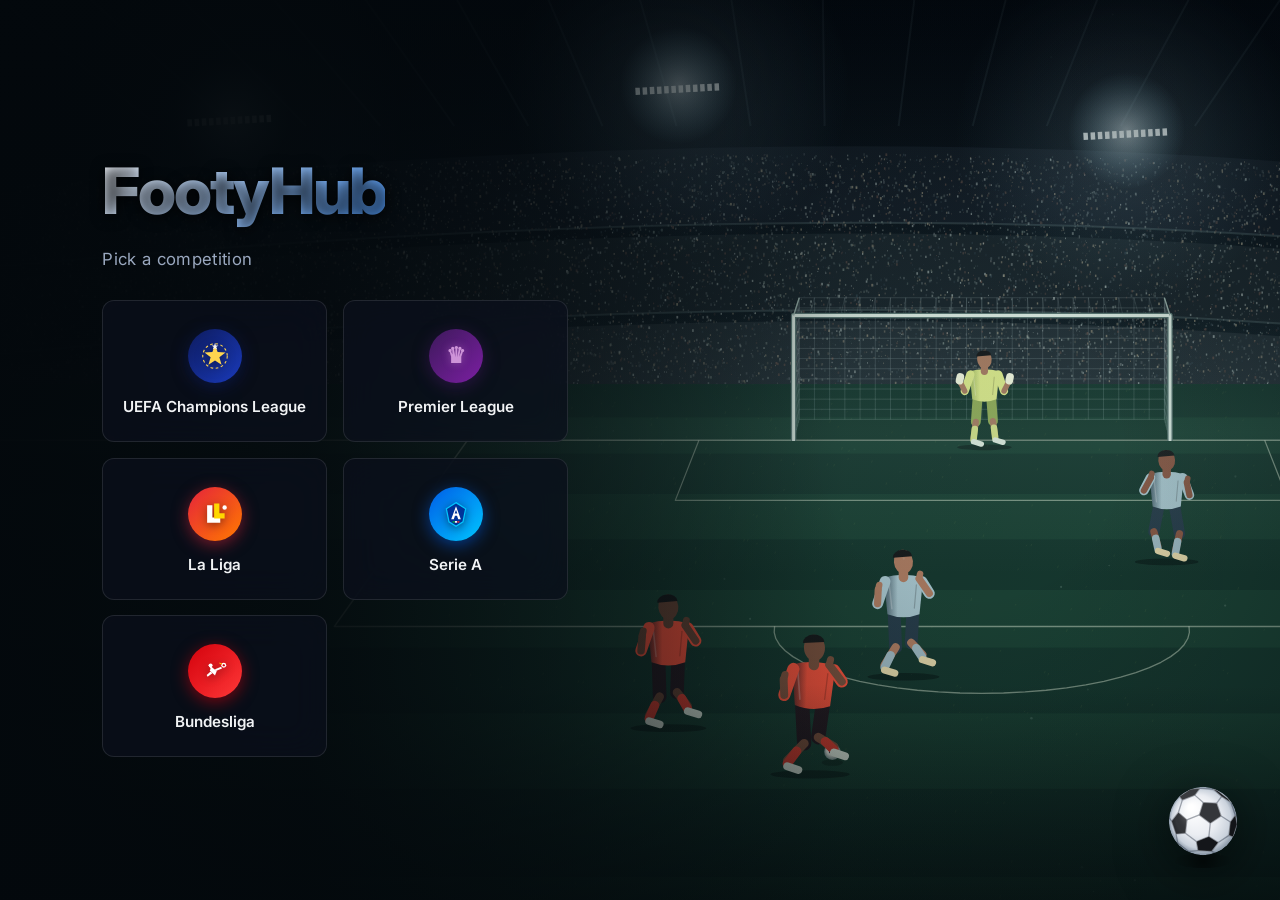
==== commit 4c1444f3: "Position 3D football in bottom-right corner on initial load" ====
--- a/footyhub/index.html
+++ b/footyhub/index.html
@@ -79,6 +79,6 @@
   </main>
 
   <script src="hero-animation.js?v=2"></script>
-  <script src="ball-3d.js?v=3"></script>
+  <script src="ball-3d.js?v=4"></script>
 </body>
 </html>
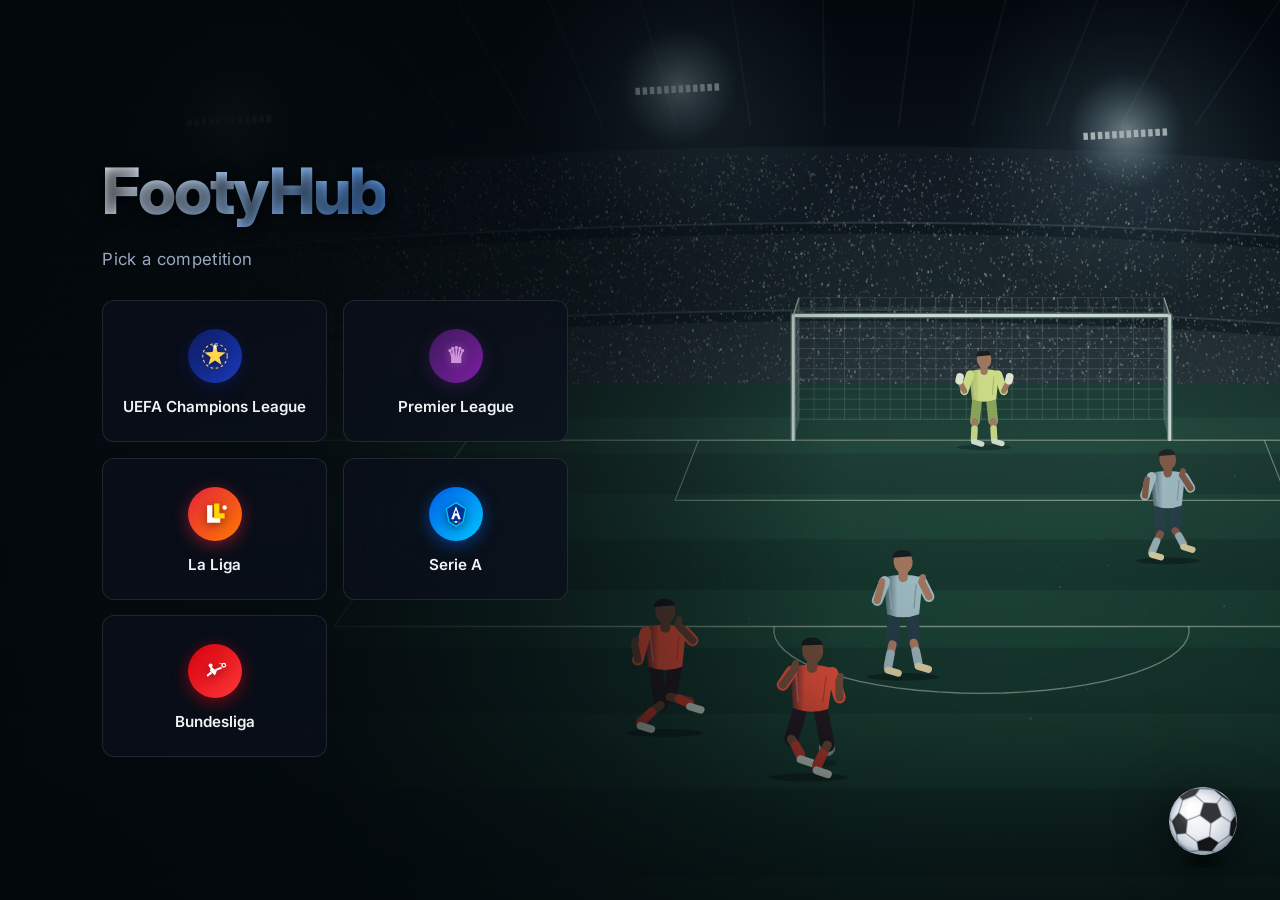
==== commit 338d54b7: "Modernize frontend with 3D card tilt, 3D tactical pitch, particle sparks on 3D ball, and podium show" ====
--- a/footyhub/index.html
+++ b/footyhub/index.html
@@ -8,7 +8,7 @@
   <link rel="preconnect" href="https://fonts.googleapis.com">
   <link rel="preconnect" href="https://fonts.gstatic.com" crossorigin>
   <link href="https://fonts.googleapis.com/css2?family=Inter:wght@400;500;600;700;800&display=swap" rel="stylesheet">
-  <link rel="stylesheet" href="style.css?v=13">
+  <link rel="stylesheet" href="style.css?v=14">
 </head>
 <body class="home-page">
   <main class="hero" role="img" aria-label="An animated nighttime football attack ending with a powerful shot into the upper-right corner of the goal.">
@@ -78,7 +78,8 @@
     <canvas id="ball-3d-canvas" width="90" height="90" aria-label="Interactive 3D Football"></canvas>
   </main>
 
+  <script src="tilt-3d.js?v=1"></script>
   <script src="hero-animation.js?v=2"></script>
-  <script src="ball-3d.js?v=4"></script>
+  <script src="ball-3d.js?v=5"></script>
 </body>
 </html>
--- a/footyhub/style.css
+++ b/footyhub/style.css
@@ -57,6 +57,35 @@
   --transition: 0.3s cubic-bezier(0.16, 1, 0.3, 1);
   --transition-bounce: 0.4s cubic-bezier(0.34, 1.56, 0.64, 1);
   --transition-fast: 0.15s cubic-bezier(0.16, 1, 0.3, 1);
+}
+
+/* 3D Tilt Card Base & Glare Layer */
+.tilt-card {
+  transform-style: preserve-3d;
+  will-change: transform;
+}
+
+.tilt-glare-layer {
+  position: absolute;
+  inset: 0;
+  border-radius: inherit;
+  pointer-events: none;
+  overflow: hidden;
+  z-index: 5;
+  opacity: 0;
+  transition: opacity 0.25s ease;
+}
+
+.tilt-glare-shine {
+  position: absolute;
+  top: 50%;
+  left: 50%;
+  width: 220%;
+  height: 220%;
+  transform: translate(-50%, -50%);
+  background: radial-gradient(circle at center, rgba(255, 255, 255, 0.42) 0%, rgba(255, 255, 255, 0.12) 30%, transparent 65%);
+  pointer-events: none;
+  mix-blend-mode: overlay;
 }
 
 
@@ -395,6 +424,10 @@
   50% { transform: translateY(-3px); }
 }
 
+.league-card:hover {
+  animation-play-state: paused;
+}
+
 /* Glass Sheen Light Sweep on Hover */
 .league-card::after {
   content: '';
@@ -1067,6 +1100,123 @@
   }
 }
 
+/* 3D Top 3 Podium Showcase (Stats Page) */
+.podium-showcase {
+  display: grid;
+  grid-template-columns: repeat(3, 1fr);
+  gap: 16px;
+  max-width: 820px;
+  margin: 0 auto 32px;
+  align-items: flex-end;
+}
+
+.podium-card {
+  position: relative;
+  display: flex;
+  flex-direction: column;
+  align-items: center;
+  text-align: center;
+  padding: 24px 16px 20px;
+  border-radius: var(--radius);
+  background: var(--bg-surface);
+  backdrop-filter: var(--glass);
+  border: 1px solid var(--border);
+  box-shadow: 0 12px 35px rgba(0, 0, 0, 0.4);
+  cursor: pointer;
+  transition: transform 0.3s cubic-bezier(0.16, 1, 0.3, 1), box-shadow 0.3s ease;
+  overflow: hidden;
+  transform-style: preserve-3d;
+}
+
+.podium-card-gold {
+  order: 2;
+  border-color: rgba(251, 191, 36, 0.45);
+  background: linear-gradient(180deg, rgba(251, 191, 36, 0.12) 0%, rgba(15, 23, 42, 0.8) 100%);
+  box-shadow: 0 16px 45px rgba(0, 0, 0, 0.5), 0 0 30px rgba(251, 191, 36, 0.2);
+  padding-top: 32px;
+}
+
+.podium-card-silver {
+  order: 1;
+  border-color: rgba(203, 213, 225, 0.35);
+  background: linear-gradient(180deg, rgba(203, 213, 225, 0.08) 0%, rgba(15, 23, 42, 0.8) 100%);
+}
+
+.podium-card-bronze {
+  order: 3;
+  border-color: rgba(217, 119, 6, 0.35);
+  background: linear-gradient(180deg, rgba(217, 119, 6, 0.08) 0%, rgba(15, 23, 42, 0.8) 100%);
+}
+
+.podium-medal {
+  font-size: 2.2rem;
+  margin-bottom: 8px;
+  filter: drop-shadow(0 4px 10px rgba(0, 0, 0, 0.4));
+  transform: translateZ(20px);
+}
+
+.podium-rank {
+  font-size: 0.72rem;
+  font-weight: 800;
+  letter-spacing: 0.06em;
+  text-transform: uppercase;
+  padding: 3px 12px;
+  border-radius: 12px;
+  margin-bottom: 8px;
+  transform: translateZ(16px);
+}
+
+.podium-card-gold .podium-rank {
+  background: rgba(251, 191, 36, 0.2);
+  color: #fde68a;
+  border: 1px solid rgba(251, 191, 36, 0.4);
+}
+
+.podium-card-silver .podium-rank {
+  background: rgba(203, 213, 225, 0.18);
+  color: #f1f5f9;
+  border: 1px solid rgba(203, 213, 225, 0.35);
+}
+
+.podium-card-bronze .podium-rank {
+  background: rgba(217, 119, 6, 0.2);
+  color: #fcd34d;
+  border: 1px solid rgba(217, 119, 6, 0.4);
+}
+
+.podium-name {
+  font-size: 1.05rem;
+  font-weight: 700;
+  color: #ffffff;
+  margin-bottom: 4px;
+  transform: translateZ(18px);
+}
+
+.podium-team {
+  font-size: 0.8rem;
+  color: var(--text-secondary);
+  margin-bottom: 12px;
+  transform: translateZ(12px);
+}
+
+.podium-count {
+  font-size: 1.5rem;
+  font-weight: 800;
+  color: #ffffff;
+  background: rgba(255, 255, 255, 0.07);
+  padding: 4px 16px;
+  border-radius: 14px;
+  border: 1px solid rgba(255, 255, 255, 0.12);
+  transform: translateZ(24px);
+}
+
+.podium-card-gold .podium-count {
+  background: linear-gradient(135deg, rgba(251, 191, 36, 0.3), rgba(245, 158, 11, 0.15));
+  border-color: rgba(251, 191, 36, 0.5);
+  color: #fbbf24;
+  box-shadow: 0 0 16px rgba(251, 191, 36, 0.35);
+}
+
 
 /* ============================================
    10. Player Filter
@@ -1234,102 +1384,240 @@
   box-shadow: 0 0 10px rgba(45, 90, 61, 0.3);
 }
 
-.pitch {
-  background: linear-gradient(180deg, #1f5538, #173d2e, #1a4532);
-  padding: 32px 16px;
+/* 3D Tactical Perspective Pitch Stage */
+.pitch-perspective-stage {
+  perspective: 1100px;
+  perspective-origin: 50% 15%;
+  padding: 24px 16px 36px;
+  overflow: hidden;
+  display: flex;
+  justify-content: center;
+  background: radial-gradient(circle at 50% 0%, rgba(20, 75, 45, 0.45) 0%, transparent 75%);
+}
+
+.pitch,
+.pitch-3d {
+  width: 100%;
+  max-width: 640px;
+  transform: rotateX(20deg) scale(0.97);
+  transform-style: preserve-3d;
+  border-radius: 18px;
+  box-shadow:
+    0 30px 60px rgba(0, 0, 0, 0.65),
+    0 0 35px rgba(25, 110, 65, 0.3),
+    inset 0 1px 0 rgba(255, 255, 255, 0.2);
   position: relative;
+  background: #143d28;
   overflow: hidden;
-}
-
-/* Tactical field lines with subtle luminous ambient pulse */
-.pitch::before {
-  content: '';
+  border: 2px solid rgba(255, 255, 255, 0.18);
+  padding: 38px 20px 46px;
+  transition: transform 0.4s cubic-bezier(0.16, 1, 0.3, 1), box-shadow 0.4s ease;
+}
+
+.pitch-perspective-stage:hover .pitch,
+.pitch-perspective-stage:hover .pitch-3d {
+  transform: rotateX(16deg) scale(0.99);
+  box-shadow:
+    0 35px 75px rgba(0, 0, 0, 0.75),
+    0 0 45px rgba(35, 140, 80, 0.4);
+}
+
+/* Photorealistic Alternating Mowing Turf Stripes */
+.pitch-turf-stripes {
+  position: absolute;
+  inset: 0;
+  background: repeating-linear-gradient(
+    180deg,
+    #17482f 0px,
+    #17482f 42px,
+    #133e27 42px,
+    #133e27 84px
+  );
+  opacity: 0.95;
+  pointer-events: none;
+}
+
+/* Luminous Chalk Field Markings */
+.pitch-lines {
+  position: absolute;
+  inset: 12px;
+  border: 1.5px solid rgba(255, 255, 255, 0.38);
+  border-radius: 4px;
+  pointer-events: none;
+  box-shadow: inset 0 0 12px rgba(255, 255, 255, 0.05);
+}
+
+.pitch-halfway-line {
+  position: absolute;
+  top: 50%;
+  left: 0;
+  right: 0;
+  height: 1.5px;
+  background: rgba(255, 255, 255, 0.35);
+}
+
+.pitch-center-circle {
   position: absolute;
   top: 50%;
   left: 50%;
   transform: translate(-50%, -50%);
-  width: 80px;
-  height: 80px;
-  border: 1px solid rgba(255, 255, 255, 0.1);
+  width: 96px;
+  height: 96px;
+  border: 1.5px solid rgba(255, 255, 255, 0.38);
   border-radius: 50%;
-  pointer-events: none;
-  animation: pitchCirclePulse 4s ease-in-out infinite;
-}
-
-@keyframes pitchCirclePulse {
-  0%, 100% { border-color: rgba(255, 255, 255, 0.08); }
-  50% { border-color: rgba(255, 255, 255, 0.16); }
-}
-
-.pitch::after {
-  content: '';
+  animation: centerCircleGlow 4s ease-in-out infinite;
+}
+
+@keyframes centerCircleGlow {
+  0%, 100% { box-shadow: 0 0 8px rgba(255, 255, 255, 0.1); }
+  50% { box-shadow: 0 0 20px rgba(74, 222, 128, 0.35); }
+}
+
+.pitch-penalty-box-top {
   position: absolute;
-  top: 50%;
-  left: 8%;
-  right: 8%;
-  height: 1px;
-  background: rgba(255, 255, 255, 0.08);
-  pointer-events: none;
+  top: 0;
+  left: 50%;
+  transform: translateX(-50%);
+  width: 220px;
+  height: 64px;
+  border: 1.5px solid rgba(255, 255, 255, 0.32);
+  border-top: none;
+  border-bottom-left-radius: 4px;
+  border-bottom-right-radius: 4px;
+}
+
+.pitch-penalty-box-bottom {
+  position: absolute;
+  bottom: 0;
+  left: 50%;
+  transform: translateX(-50%);
+  width: 220px;
+  height: 64px;
+  border: 1.5px solid rgba(255, 255, 255, 0.32);
+  border-bottom: none;
+  border-top-left-radius: 4px;
+  border-top-right-radius: 4px;
+}
+
+.pitch-formation-grid {
+  position: relative;
+  z-index: 3;
+  transform-style: preserve-3d;
+  display: flex;
+  flex-direction: column;
+  gap: 28px;
 }
 
 .pitch-row {
   display: flex;
   justify-content: space-evenly;
-  margin-bottom: 24px;
   position: relative;
-  z-index: 1;
-}
-
-.pitch-row:last-child { margin-bottom: 0; }
-
+  z-index: 2;
+  transform-style: preserve-3d;
+}
+
+/* 3D Upright Player Tokens */
 .pitch-player {
+  position: relative;
   display: flex;
   flex-direction: column;
   align-items: center;
-  gap: 5px;
-  width: 80px;
-  transition: transform var(--transition-bounce);
+  gap: 4px;
+  width: 82px;
   cursor: pointer;
+  transform: rotateX(-20deg); /* Upright against 3D pitch */
+  transform-style: preserve-3d;
+  transition: transform 0.28s cubic-bezier(0.16, 1, 0.3, 1);
 }
 
 .pitch-player:hover {
-  transform: translateY(-5px);
-}
-
-.pitch-player-avatar {
+  transform: rotateX(-20deg) translate3d(0, -10px, 22px) scale(1.18);
+}
+
+.pitch-player-shadow {
+  position: absolute;
+  bottom: 18px;
   width: 36px;
-  height: 36px;
+  height: 10px;
+  background: radial-gradient(ellipse at center, rgba(0, 0, 0, 0.7) 0%, transparent 70%);
   border-radius: 50%;
-  background: linear-gradient(135deg, rgba(255,255,255,0.95), rgba(210,230,220,0.85));
-  color: #143022;
+  pointer-events: none;
+  transform: rotateX(65deg);
+  transition: transform 0.28s ease, opacity 0.28s ease;
+}
+
+.pitch-player:hover .pitch-player-shadow {
+  transform: rotateX(65deg) scale(1.4);
+  opacity: 0.4;
+}
+
+.pitch-player-token {
+  position: relative;
   display: flex;
   align-items: center;
   justify-content: center;
-  font-size: 0.72em;
-  font-weight: 700;
-  box-shadow: 0 3px 12px rgba(0, 0, 0, 0.4);
-  transition: transform var(--transition-bounce), box-shadow var(--transition);
+  z-index: 2;
+}
+
+.pitch-player-avatar {
+  width: 40px;
+  height: 40px;
+  border-radius: 50%;
+  background: linear-gradient(135deg, #ffffff 0%, #d8e6df 100%);
+  color: #0b291a;
+  display: flex;
+  align-items: center;
+  justify-content: center;
+  font-size: 0.78rem;
+  font-weight: 800;
+  border: 2px solid rgba(255, 255, 255, 0.85);
+  box-shadow:
+    0 6px 18px rgba(0, 0, 0, 0.5),
+    0 0 14px rgba(74, 222, 128, 0.3);
+  transition: transform 0.28s ease, box-shadow 0.28s ease, border-color 0.28s ease;
 }
 
 .pitch-player:hover .pitch-player-avatar {
-  transform: scale(1.22);
+  border-color: #4ade80;
+  transform: scale(1.08);
   box-shadow:
-    0 4px 16px rgba(0, 0, 0, 0.5),
-    0 0 16px rgba(74, 222, 128, 0.6);
+    0 8px 25px rgba(0, 0, 0, 0.6),
+    0 0 24px rgba(74, 222, 128, 0.85);
+}
+
+.pitch-player-num {
+  position: absolute;
+  top: -4px;
+  right: -6px;
+  background: #10b981;
+  color: #ffffff;
+  font-size: 0.62rem;
+  font-weight: 800;
+  padding: 1px 5px;
+  border-radius: 8px;
+  border: 1px solid rgba(255, 255, 255, 0.7);
+  box-shadow: 0 2px 6px rgba(0, 0, 0, 0.4);
 }
 
 .pitch-player-label {
-  color: #fff;
-  font-size: 0.68em;
+  margin-top: 4px;
+  font-size: 0.7rem;
+  font-weight: 600;
+  color: #ffffff;
   text-align: center;
-  line-height: 1.25;
-  font-weight: 500;
-  text-shadow: 0 1px 4px rgba(0, 0, 0, 0.7);
-  transition: color var(--transition);
+  white-space: nowrap;
+  text-shadow: 0 2px 6px rgba(0, 0, 0, 0.9);
+  background: rgba(10, 20, 15, 0.65);
+  padding: 2px 7px;
+  border-radius: 6px;
+  border: 1px solid rgba(255, 255, 255, 0.12);
+  backdrop-filter: blur(6px);
+  transition: color 0.2s ease, border-color 0.2s ease;
 }
 
 .pitch-player:hover .pitch-player-label {
-  color: #a8e6b8;
+  color: #a7f3d0;
+  border-color: rgba(74, 222, 128, 0.4);
 }
 
 .substitutes-list {
@@ -1956,11 +2244,36 @@
   .stat-subtabs { gap: 6px; }
   .stat-subtab { padding: 8px 14px; font-size: 0.78em; }
 
+  .podium-showcase {
+    gap: 10px;
+    margin-bottom: 24px;
+  }
+  .podium-card {
+    padding: 18px 10px 14px;
+  }
+  .podium-medal {
+    font-size: 1.8rem;
+  }
+  .podium-name {
+    font-size: 0.9rem;
+  }
+  .podium-count {
+    font-size: 1.25rem;
+    padding: 3px 12px;
+  }
+
   .section-toggle { max-width: 100%; }
   .section-heading { max-width: 100%; }
 
+  .pitch-perspective-stage {
+    padding: 16px 8px 24px;
+  }
+  .pitch, .pitch-3d {
+    padding: 24px 12px 30px;
+    transform: rotateX(14deg) scale(0.98);
+  }
   .pitch-player { width: 65px; }
-  .pitch-player-avatar { width: 32px; height: 32px; }
+  .pitch-player-avatar { width: 34px; height: 34px; }
   .pitch-player-label { font-size: 0.62em; }
 }
 
@@ -1975,11 +2288,38 @@
     height: 72px;
   }
 
+  .podium-showcase {
+    grid-template-columns: 1fr;
+    gap: 12px;
+  }
+  .podium-card-gold {
+    order: 1;
+    padding-top: 20px;
+  }
+  .podium-card-silver {
+    order: 2;
+  }
+  .podium-card-bronze {
+    order: 3;
+  }
+
+  .pitch, .pitch-3d {
+    transform: none;
+    border-radius: 12px;
+    padding: 18px 8px 22px;
+  }
+  .pitch-player {
+    transform: none;
+    width: 55px;
+  }
+  .pitch-player:hover {
+    transform: translateY(-4px) scale(1.08);
+  }
+
   .league-grid { grid-template-columns: 1fr; }
 
   .tabs { justify-content: flex-start; }
 
-  .pitch-player { width: 55px; }
   .pitch-player-avatar { width: 28px; height: 28px; font-size: 0.6em; }
   .pitch-player-label { font-size: 0.58em; }
 
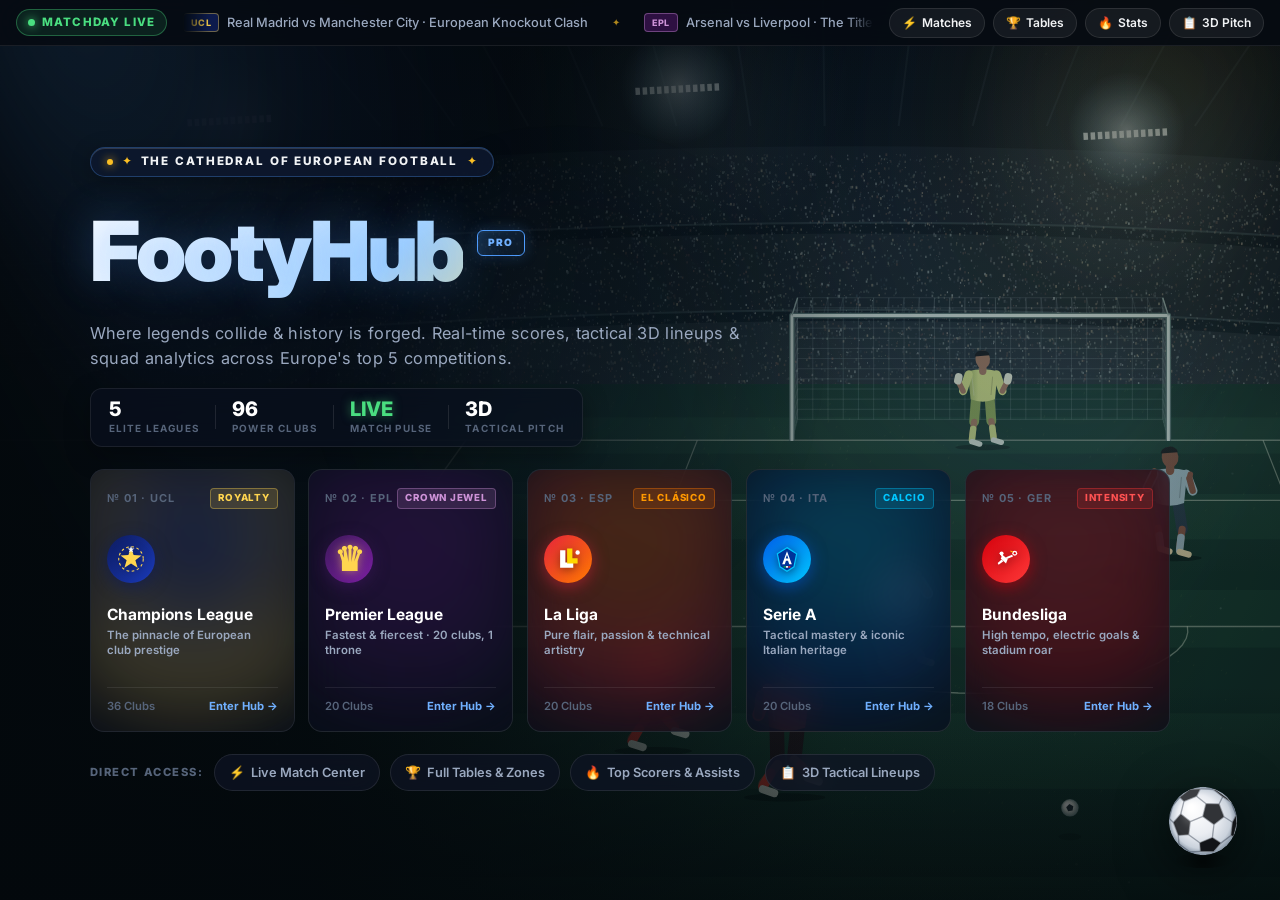
==== commit 050a3405: "Transform homepage into broadcast-grade European football cathedral with marquee ticker, stadium flo" ====
--- a/footyhub/index.html
+++ b/footyhub/index.html
@@ -3,49 +3,191 @@
 <head>
   <meta charset="UTF-8">
   <meta name="viewport" content="width=device-width, initial-scale=1.0">
-  <meta name="description" content="FootyHub — Live football scores, standings, stats, and lineups for UEFA Champions League and Premier League.">
-  <title>FootyHub — Live Football Stats</title>
+  <meta name="description" content="FootyHub — Live football scores, standings, stats, and 3D lineups for UEFA Champions League, Premier League, La Liga, Serie A, and Bundesliga.">
+  <title>FootyHub — The Cathedral of European Football</title>
   <link rel="preconnect" href="https://fonts.googleapis.com">
   <link rel="preconnect" href="https://fonts.gstatic.com" crossorigin>
-  <link href="https://fonts.googleapis.com/css2?family=Inter:wght@400;500;600;700;800&display=swap" rel="stylesheet">
-  <link rel="stylesheet" href="style.css?v=14">
+  <link href="https://fonts.googleapis.com/css2?family=Inter:wght@400;500;600;700;800;900&display=swap" rel="stylesheet">
+  <link rel="stylesheet" href="style.css?v=16">
 </head>
 <body class="home-page">
+  <!-- Top Broadcast Matchday Ticker Bar -->
+  <header class="broadcast-bar">
+    <div class="broadcast-inner">
+      <div class="broadcast-live-badge">
+        <span class="live-radar-dot"></span>
+        <span class="broadcast-badge-text">MATCHDAY LIVE</span>
+      </div>
+
+      <div class="broadcast-ticker-viewport" aria-label="Live football broadcast ticker">
+        <div class="broadcast-ticker-track">
+          <span class="ticker-item"><span class="ticker-tag ucl-tag">UCL</span> Real Madrid vs Manchester City · European Knockout Clash</span>
+          <span class="ticker-sep">✦</span>
+          <span class="ticker-item"><span class="ticker-tag epl-tag">EPL</span> Arsenal vs Liverpool · The Title Decider at Emirates</span>
+          <span class="ticker-sep">✦</span>
+          <span class="ticker-item"><span class="ticker-tag laliga-tag">ESP</span> El Clásico: FC Barcelona vs Real Madrid · Bernabéu</span>
+          <span class="ticker-sep">✦</span>
+          <span class="ticker-item"><span class="ticker-tag seriea-tag">ITA</span> Derby d'Italia: Inter Milan vs Juventus · San Siro</span>
+          <span class="ticker-sep">✦</span>
+          <span class="ticker-item"><span class="ticker-tag bundesliga-tag">GER</span> Der Klassiker: Bayern Munich vs Borussia Dortmund</span>
+          <span class="ticker-sep">✦</span>
+          <span class="ticker-item"><span class="ticker-tag pulse-tag">PULSE</span> 96 Elite European Clubs · Real-Time Match Centers</span>
+          <span class="ticker-sep">✦</span>
+          <!-- Duplicate items for seamless continuous ticker loop -->
+          <span class="ticker-item"><span class="ticker-tag ucl-tag">UCL</span> Real Madrid vs Manchester City · European Knockout Clash</span>
+          <span class="ticker-sep">✦</span>
+          <span class="ticker-item"><span class="ticker-tag epl-tag">EPL</span> Arsenal vs Liverpool · The Title Decider at Emirates</span>
+          <span class="ticker-sep">✦</span>
+          <span class="ticker-item"><span class="ticker-tag laliga-tag">ESP</span> El Clásico: FC Barcelona vs Real Madrid · Bernabéu</span>
+          <span class="ticker-sep">✦</span>
+          <span class="ticker-item"><span class="ticker-tag seriea-tag">ITA</span> Derby d'Italia: Inter Milan vs Juventus · San Siro</span>
+          <span class="ticker-sep">✦</span>
+          <span class="ticker-item"><span class="ticker-tag bundesliga-tag">GER</span> Der Klassiker: Bayern Munich vs Borussia Dortmund</span>
+          <span class="ticker-sep">✦</span>
+          <span class="ticker-item"><span class="ticker-tag pulse-tag">PULSE</span> 96 Elite European Clubs · Real-Time Match Centers</span>
+          <span class="ticker-sep">✦</span>
+        </div>
+      </div>
+
+      <nav class="broadcast-quick-nav" aria-label="Quick jump navigation">
+        <a href="matches.html" class="quick-nav-pill"><span class="pill-icon">⚡</span> Matches</a>
+        <a href="standings.html" class="quick-nav-pill"><span class="pill-icon">🏆</span> Tables</a>
+        <a href="stats.html" class="quick-nav-pill"><span class="pill-icon">🔥</span> Stats</a>
+        <a href="lineup.html" class="quick-nav-pill"><span class="pill-icon">📋</span> 3D Pitch</a>
+      </nav>
+    </div>
+  </header>
+
   <main class="hero" role="img" aria-label="An animated nighttime football attack ending with a powerful shot into the upper-right corner of the goal.">
+    <!-- Stadium Floodlight Volumetric Beams -->
+    <div class="stadium-floodlights" aria-hidden="true">
+      <div class="floodlight floodlight-left"></div>
+      <div class="floodlight floodlight-right"></div>
+      <div class="floodlight floodlight-center"></div>
+    </div>
+
+    <!-- Background 3D Pitch Canvas -->
     <canvas aria-hidden="true"></canvas>
 
     <div class="hero-overlay">
-      <h1>FootyHub</h1>
-      <p class="subtitle">Pick a competition</p>
-
+      <!-- Eyebrow Aura Badge -->
+      <div class="hero-eyebrow">
+        <span class="eyebrow-glow-orb"></span>
+        <span class="eyebrow-icon">✦</span>
+        <span class="eyebrow-text">THE CATHEDRAL OF EUROPEAN FOOTBALL</span>
+        <span class="eyebrow-icon">✦</span>
+      </div>
+
+      <!-- Monumental Hero Title -->
+      <h1 class="hero-title">
+        <span class="title-text">FootyHub</span>
+        <span class="title-badge">PRO</span>
+      </h1>
+
+      <p class="subtitle">Where legends collide & history is forged. Real-time scores, tactical 3D lineups & squad analytics across Europe's top 5 competitions.</p>
+
+      <!-- Live Football HUD Metrics -->
+      <div class="hero-hud">
+        <div class="hud-item">
+          <span class="hud-value">5</span>
+          <span class="hud-label">ELITE LEAGUES</span>
+        </div>
+        <div class="hud-sep"></div>
+        <div class="hud-item">
+          <span class="hud-value">96</span>
+          <span class="hud-label">POWER CLUBS</span>
+        </div>
+        <div class="hud-sep"></div>
+        <div class="hud-item">
+          <span class="hud-value live-val">LIVE</span>
+          <span class="hud-label">MATCH PULSE</span>
+        </div>
+        <div class="hud-sep"></div>
+        <div class="hud-item">
+          <span class="hud-value">3D</span>
+          <span class="hud-label">TACTICAL PITCH</span>
+        </div>
+      </div>
+
+      <!-- League Grid: 5 Prestige Matchday Cards -->
       <div class="league-grid">
-        <a href="standings.html" class="league-card" id="card-ucl">
-          <span class="league-card-icon ucl-icon">
-            <svg class="league-svg ucl-svg" viewBox="0 0 32 32" width="28" height="28" fill="none" aria-hidden="true">
+        <!-- 1. UEFA Champions League -->
+        <a href="standings.html" class="league-card tilt-card" id="card-ucl" data-tilt-max="14">
+          <div class="card-ambient-aura ucl-aura" aria-hidden="true"></div>
+          <div class="card-header-bar" data-tilt-depth="12">
+            <span class="card-code">№ 01 · UCL</span>
+            <span class="card-status-pill ucl-pill">ROYALTY</span>
+          </div>
+          <div class="league-card-icon ucl-icon" data-tilt-depth="28">
+            <svg class="league-svg ucl-svg" viewBox="0 0 32 32" width="30" height="30" fill="none" aria-hidden="true">
               <polygon points="16,3 19,11.5 28,12 21,17.5 23.5,26 16,21 8.5,26 11,17.5 4,12 13,11.5" fill="#ffd54f"/>
               <circle cx="16" cy="16" r="14" stroke="#ffd54f" stroke-width="1.2" stroke-dasharray="3,3" fill="none"/>
-              <polygon points="16,1 17,4 20,4 17.5,5.8 18.5,8.5 16,7 13.5,8.5 14.5,5.8 12,4 15,4" fill="#ffffff" opacity="0.9"/>
-            </svg>
-          </span>
-          <span class="league-card-name">UEFA Champions League</span>
-        </a>
-        <a href="standings.html?league=epl" class="league-card" id="card-epl">
-          <span class="league-card-icon epl-icon">♛</span>
-          <span class="league-card-name">Premier League</span>
-        </a>
-        <a href="standings.html?league=laliga" class="league-card" id="card-laliga">
-          <span class="league-card-icon laliga-icon">
-            <svg class="league-svg laliga-svg" viewBox="0 0 32 32" width="28" height="28" fill="none" aria-hidden="true">
+              <polygon points="16,1 17,4 20,4 17.5,5.8 18.5,8.5 16,7 13.5,8.5 14.5,5.8 12,4 15,4" fill="#ffffff" opacity="0.95"/>
+            </svg>
+          </div>
+          <div class="card-info" data-tilt-depth="15">
+            <span class="league-card-name">Champions League</span>
+            <span class="league-card-desc">The pinnacle of European club prestige</span>
+          </div>
+          <div class="card-footer-meta" data-tilt-depth="12">
+            <span class="club-count">36 Clubs</span>
+            <span class="card-enter-action">Enter Hub →</span>
+          </div>
+        </a>
+
+        <!-- 2. Premier League -->
+        <a href="standings.html?league=epl" class="league-card tilt-card" id="card-epl" data-tilt-max="14">
+          <div class="card-ambient-aura epl-aura" aria-hidden="true"></div>
+          <div class="card-header-bar" data-tilt-depth="12">
+            <span class="card-code">№ 02 · EPL</span>
+            <span class="card-status-pill epl-pill">CROWN JEWEL</span>
+          </div>
+          <div class="league-card-icon epl-icon" data-tilt-depth="28">
+            <span class="epl-crown-glyph">♛</span>
+          </div>
+          <div class="card-info" data-tilt-depth="15">
+            <span class="league-card-name">Premier League</span>
+            <span class="league-card-desc">Fastest & fiercest · 20 clubs, 1 throne</span>
+          </div>
+          <div class="card-footer-meta" data-tilt-depth="12">
+            <span class="club-count">20 Clubs</span>
+            <span class="card-enter-action">Enter Hub →</span>
+          </div>
+        </a>
+
+        <!-- 3. La Liga -->
+        <a href="standings.html?league=laliga" class="league-card tilt-card" id="card-laliga" data-tilt-max="14">
+          <div class="card-ambient-aura laliga-aura" aria-hidden="true"></div>
+          <div class="card-header-bar" data-tilt-depth="12">
+            <span class="card-code">№ 03 · ESP</span>
+            <span class="card-status-pill laliga-pill">EL CLÁSICO</span>
+          </div>
+          <div class="league-card-icon laliga-icon" data-tilt-depth="28">
+            <svg class="league-svg laliga-svg" viewBox="0 0 32 32" width="30" height="30" fill="none" aria-hidden="true">
               <path d="M7 6 L13 6 L13 20 L22 20 L22 26 L7 26 Z" fill="#ffffff"/>
               <path d="M15 4 L21 4 L21 15 L27 15 L27 21 L15 21 Z" fill="#ffd700"/>
               <circle cx="27" cy="8.5" r="2.5" fill="#ffffff"/>
             </svg>
-          </span>
-          <span class="league-card-name">La Liga</span>
-        </a>
-        <a href="standings.html?league=serieA" class="league-card" id="card-seriea">
-          <span class="league-card-icon seriea-icon">
-            <svg class="league-svg seriea-svg" viewBox="0 0 32 32" width="28" height="28" fill="none" aria-hidden="true">
+          </div>
+          <div class="card-info" data-tilt-depth="15">
+            <span class="league-card-name">La Liga</span>
+            <span class="league-card-desc">Pure flair, passion & technical artistry</span>
+          </div>
+          <div class="card-footer-meta" data-tilt-depth="12">
+            <span class="club-count">20 Clubs</span>
+            <span class="card-enter-action">Enter Hub →</span>
+          </div>
+        </a>
+
+        <!-- 4. Serie A -->
+        <a href="standings.html?league=serieA" class="league-card tilt-card" id="card-seriea" data-tilt-max="14">
+          <div class="card-ambient-aura seriea-aura" aria-hidden="true"></div>
+          <div class="card-header-bar" data-tilt-depth="12">
+            <span class="card-code">№ 04 · ITA</span>
+            <span class="card-status-pill seriea-pill">CALCIO</span>
+          </div>
+          <div class="league-card-icon seriea-icon" data-tilt-depth="28">
+            <svg class="league-svg seriea-svg" viewBox="0 0 32 32" width="30" height="30" fill="none" aria-hidden="true">
               <polygon points="16,3 27,10 24,25 16,30 8,25 5,10" fill="#003399" stroke="#00c6ff" stroke-width="1.4"/>
               <path d="M16 7 L21.5 22 L18.5 22 L17.2 18 L14.8 18 L13.5 22 L10.5 22 Z" fill="#ffffff"/>
               <polygon points="16,11 17.6,15.5 14.4,15.5" fill="#003399"/>
@@ -53,12 +195,26 @@
               <rect x="14.7" y="24" width="2.6" height="2" rx="0.5" fill="#ffffff"/>
               <rect x="17.4" y="24" width="2.6" height="2" rx="0.5" fill="#ce2b37"/>
             </svg>
-          </span>
-          <span class="league-card-name">Serie A</span>
-        </a>
-        <a href="standings.html?league=bundesliga" class="league-card" id="card-bundesliga">
-          <span class="league-card-icon bundesliga-icon">
-            <svg class="league-svg bundesliga-svg" viewBox="0 0 32 32" width="28" height="28" fill="none" aria-hidden="true">
+          </div>
+          <div class="card-info" data-tilt-depth="15">
+            <span class="league-card-name">Serie A</span>
+            <span class="league-card-desc">Tactical mastery & iconic Italian heritage</span>
+          </div>
+          <div class="card-footer-meta" data-tilt-depth="12">
+            <span class="club-count">20 Clubs</span>
+            <span class="card-enter-action">Enter Hub →</span>
+          </div>
+        </a>
+
+        <!-- 5. Bundesliga -->
+        <a href="standings.html?league=bundesliga" class="league-card tilt-card" id="card-bundesliga" data-tilt-max="14">
+          <div class="card-ambient-aura bundesliga-aura" aria-hidden="true"></div>
+          <div class="card-header-bar" data-tilt-depth="12">
+            <span class="card-code">№ 05 · GER</span>
+            <span class="card-status-pill bundesliga-pill">INTENSITY</span>
+          </div>
+          <div class="league-card-icon bundesliga-icon" data-tilt-depth="28">
+            <svg class="league-svg bundesliga-svg" viewBox="0 0 32 32" width="30" height="30" fill="none" aria-hidden="true">
               <circle cx="11" cy="9.5" r="2.2" fill="#ffffff"/>
               <path d="M12 11.5 L18 16 L16 21 L10 15.5 Z" fill="#ffffff"/>
               <path d="M17 16 L24 13 L23 11 L16 14 Z" fill="#ffffff"/>
@@ -68,8 +224,36 @@
               <polygon points="26,8 27.5,9 27,10.5 25,10.5 24.5,9" fill="#d3010c"/>
               <line x1="21.5" y1="7" x2="23.5" y2="8" stroke="#ffcc00" stroke-width="1.2" stroke-linecap="round"/>
             </svg>
-          </span>
-          <span class="league-card-name">Bundesliga</span>
+          </div>
+          <div class="card-info" data-tilt-depth="15">
+            <span class="league-card-name">Bundesliga</span>
+            <span class="league-card-desc">High tempo, electric goals & stadium roar</span>
+          </div>
+          <div class="card-footer-meta" data-tilt-depth="12">
+            <span class="club-count">18 Clubs</span>
+            <span class="card-enter-action">Enter Hub →</span>
+          </div>
+        </a>
+      </div>
+
+      <!-- Quick Feature Launchpad Dock -->
+      <div class="hero-feature-dock">
+        <span class="dock-label">DIRECT ACCESS:</span>
+        <a href="matches.html" class="dock-pill">
+          <span class="dock-pill-icon">⚡</span>
+          <span class="dock-pill-text">Live Match Center</span>
+        </a>
+        <a href="standings.html" class="dock-pill">
+          <span class="dock-pill-icon">🏆</span>
+          <span class="dock-pill-text">Full Tables & Zones</span>
+        </a>
+        <a href="stats.html" class="dock-pill">
+          <span class="dock-pill-icon">🔥</span>
+          <span class="dock-pill-text">Top Scorers & Assists</span>
+        </a>
+        <a href="lineup.html" class="dock-pill">
+          <span class="dock-pill-icon">📋</span>
+          <span class="dock-pill-text">3D Tactical Lineups</span>
         </a>
       </div>
     </div>
@@ -78,7 +262,7 @@
     <canvas id="ball-3d-canvas" width="90" height="90" aria-label="Interactive 3D Football"></canvas>
   </main>
 
-  <script src="tilt-3d.js?v=1"></script>
+  <script src="tilt-3d.js?v=2"></script>
   <script src="hero-animation.js?v=2"></script>
   <script src="ball-3d.js?v=5"></script>
 </body>
--- a/footyhub/style.css
+++ b/footyhub/style.css
@@ -1653,8 +1653,206 @@
 
 
 /* ============================================
-   13. Full-Screen Hero (Homepage)
+   13. Full-Screen Hero (Homepage) & Broadcast Atmosphere
    ============================================ */
+
+/* Top Broadcast Matchday Ticker Bar */
+.broadcast-bar {
+  position: fixed;
+  top: 0;
+  left: 0;
+  right: 0;
+  height: 46px;
+  background: rgba(6, 11, 18, 0.88);
+  backdrop-filter: blur(20px) saturate(1.4);
+  -webkit-backdrop-filter: blur(20px) saturate(1.4);
+  border-bottom: 1px solid rgba(255, 255, 255, 0.08);
+  z-index: 1000;
+  display: flex;
+  align-items: center;
+}
+
+.broadcast-inner {
+  display: flex;
+  align-items: center;
+  width: 100%;
+  height: 100%;
+  padding: 0 16px;
+  gap: 16px;
+}
+
+.broadcast-live-badge {
+  display: inline-flex;
+  align-items: center;
+  gap: 7px;
+  padding: 4px 11px;
+  background: rgba(74, 222, 128, 0.1);
+  border: 1px solid rgba(74, 222, 128, 0.35);
+  border-radius: var(--radius-pill);
+  flex-shrink: 0;
+}
+
+.live-radar-dot {
+  width: 7px;
+  height: 7px;
+  border-radius: 50%;
+  background: #4ade80;
+  box-shadow: 0 0 10px #4ade80;
+  animation: radarPulse 1.8s infinite ease-out;
+}
+
+@keyframes radarPulse {
+  0% { transform: scale(0.9); box-shadow: 0 0 0 0 rgba(74, 222, 128, 0.7); }
+  70% { transform: scale(1.2); box-shadow: 0 0 0 6px rgba(74, 222, 128, 0); }
+  100% { transform: scale(0.9); box-shadow: 0 0 0 0 rgba(74, 222, 128, 0); }
+}
+
+.broadcast-badge-text {
+  font-size: 0.72em;
+  font-weight: 800;
+  letter-spacing: 0.1em;
+  color: #4ade80;
+}
+
+.broadcast-ticker-viewport {
+  flex: 1;
+  overflow: hidden;
+  position: relative;
+  mask-image: linear-gradient(90deg, transparent 0%, black 4%, black 96%, transparent 100%);
+  -webkit-mask-image: linear-gradient(90deg, transparent 0%, black 4%, black 96%, transparent 100%);
+}
+
+.broadcast-ticker-track {
+  display: flex;
+  align-items: center;
+  gap: 24px;
+  white-space: nowrap;
+  animation: tickerSlide 46s linear infinite;
+  will-change: transform;
+}
+
+.broadcast-ticker-viewport:hover .broadcast-ticker-track {
+  animation-play-state: paused;
+}
+
+@keyframes tickerSlide {
+  0% { transform: translateX(0); }
+  100% { transform: translateX(-50%); }
+}
+
+.ticker-item {
+  font-size: 0.8em;
+  font-weight: 500;
+  color: var(--text-secondary);
+  display: inline-flex;
+  align-items: center;
+  gap: 8px;
+}
+
+.ticker-sep {
+  color: var(--gold);
+  font-size: 0.65em;
+  opacity: 0.7;
+}
+
+.ticker-tag {
+  font-size: 0.7em;
+  font-weight: 800;
+  padding: 2px 7px;
+  border-radius: 4px;
+  text-transform: uppercase;
+  letter-spacing: 0.05em;
+}
+
+.ucl-tag { background: rgba(26, 58, 186, 0.35); color: #ffd54f; border: 1px solid rgba(255, 213, 79, 0.4); }
+.epl-tag { background: rgba(123, 31, 162, 0.35); color: #ce93d8; border: 1px solid rgba(206, 147, 216, 0.4); }
+.laliga-tag { background: rgba(229, 35, 59, 0.35); color: #ff9800; border: 1px solid rgba(255, 152, 0, 0.4); }
+.seriea-tag { background: rgba(0, 92, 230, 0.35); color: #00c6ff; border: 1px solid rgba(0, 198, 255, 0.4); }
+.bundesliga-tag { background: rgba(211, 1, 12, 0.35); color: #ff5252; border: 1px solid rgba(255, 82, 82, 0.4); }
+.pulse-tag { background: rgba(74, 222, 128, 0.2); color: #4ade80; border: 1px solid rgba(74, 222, 128, 0.4); }
+
+.broadcast-quick-nav {
+  display: flex;
+  align-items: center;
+  gap: 8px;
+  flex-shrink: 0;
+}
+
+.quick-nav-pill {
+  display: inline-flex;
+  align-items: center;
+  gap: 5px;
+  padding: 5px 12px;
+  background: rgba(255, 255, 255, 0.06);
+  border: 1px solid rgba(255, 255, 255, 0.1);
+  border-radius: var(--radius-pill);
+  font-size: 0.75em;
+  font-weight: 600;
+  color: var(--text-primary);
+  text-decoration: none;
+  transition: all var(--transition-bounce);
+}
+
+.quick-nav-pill:hover {
+  background: rgba(79, 157, 255, 0.18);
+  border-color: rgba(79, 157, 255, 0.4);
+  color: #fff;
+  transform: translateY(-2px);
+  box-shadow: 0 4px 14px var(--accent-glow);
+}
+
+/* Stadium Floodlight Volumetric Beams */
+.stadium-floodlights {
+  position: absolute;
+  inset: 0;
+  pointer-events: none;
+  overflow: hidden;
+  z-index: 1;
+}
+
+.floodlight {
+  position: absolute;
+  pointer-events: none;
+  filter: blur(50px);
+  opacity: 0.28;
+  will-change: opacity, transform;
+}
+
+.floodlight-left {
+  top: -160px;
+  left: -90px;
+  width: 540px;
+  height: 720px;
+  background: radial-gradient(ellipse at 25% 15%, rgba(79, 157, 255, 0.45) 0%, rgba(30, 70, 180, 0.2) 40%, transparent 75%);
+  transform: rotate(-22deg);
+  animation: floodlightBreathe 8s ease-in-out infinite alternate;
+}
+
+.floodlight-right {
+  top: -130px;
+  right: -60px;
+  width: 580px;
+  height: 680px;
+  background: radial-gradient(ellipse at 75% 20%, rgba(251, 191, 36, 0.3) 0%, rgba(79, 157, 255, 0.18) 45%, transparent 75%);
+  transform: rotate(20deg);
+  animation: floodlightBreathe 10s ease-in-out infinite alternate-reverse;
+}
+
+.floodlight-center {
+  top: 15%;
+  left: 20%;
+  width: 620px;
+  height: 480px;
+  background: radial-gradient(circle at center, rgba(79, 157, 255, 0.14) 0%, transparent 70%);
+  animation: floodlightBreathe 7s ease-in-out infinite alternate;
+}
+
+@keyframes floodlightBreathe {
+  0% { opacity: 0.2; transform: scale(0.96) rotate(-20deg); }
+  100% { opacity: 0.36; transform: scale(1.05) rotate(-22deg); }
+}
+
+/* Hero Canvas & Atmosphere Overlay */
 .hero {
   position: relative;
   width: 100%;
@@ -1697,39 +1895,389 @@
 .hero-overlay {
   position: absolute;
   inset: 0;
-  z-index: 1;
+  z-index: 2;
   display: flex;
   flex-direction: column;
   justify-content: center;
   align-items: flex-start;
-  padding: 0 8%;
-}
-
-/* Gradient shimmering title */
-.hero-overlay h1 {
+  padding: 70px 7% 32px;
+  overflow-y: auto;
+  overflow-x: hidden;
+}
+
+.hero-overlay::-webkit-scrollbar {
+  width: 5px;
+}
+.hero-overlay::-webkit-scrollbar-thumb {
+  background: rgba(255, 255, 255, 0.15);
+  border-radius: 3px;
+}
+
+/* Eyebrow Aura Badge */
+.hero-eyebrow {
+  display: inline-flex;
+  align-items: center;
+  gap: 9px;
+  padding: 5px 16px;
+  border-radius: var(--radius-pill);
+  background: rgba(14, 24, 46, 0.85);
+  border: 1px solid rgba(79, 157, 255, 0.3);
+  backdrop-filter: blur(14px);
+  margin-bottom: 12px;
+  box-shadow: 0 4px 20px rgba(0, 0, 0, 0.3), inset 0 1px 0 rgba(255, 255, 255, 0.15);
+  animation: eyebrowGleam 4s ease-in-out infinite alternate;
+}
+
+@keyframes eyebrowGleam {
+  0% { border-color: rgba(79, 157, 255, 0.3); box-shadow: 0 4px 20px rgba(0, 0, 0, 0.3); }
+  100% { border-color: rgba(251, 191, 36, 0.5); box-shadow: 0 4px 24px rgba(251, 191, 36, 0.25); }
+}
+
+.eyebrow-glow-orb {
+  width: 6px;
+  height: 6px;
+  border-radius: 50%;
+  background: var(--gold);
+  box-shadow: 0 0 10px var(--gold);
+}
+
+.hero-eyebrow .eyebrow-icon {
+  color: var(--gold);
+  font-size: 0.72em;
+}
+
+.hero-eyebrow .eyebrow-text {
+  font-size: 0.73em;
+  font-weight: 800;
+  letter-spacing: 0.16em;
+  color: var(--text-primary);
+  text-transform: uppercase;
+}
+
+/* Monumental Hero Title */
+.hero-title {
+  display: flex;
+  align-items: center;
+  gap: 14px;
+  margin: 0;
   text-align: left;
-  margin: 0;
-  font-size: clamp(2.5em, 5vw, 4.2em);
-  font-weight: 800;
-  letter-spacing: -0.035em;
-  background: linear-gradient(135deg, #ffffff 0%, var(--accent) 45%, #ffffff 85%, var(--accent-light) 100%);
+}
+
+.hero-title .title-text {
+  font-size: clamp(2.8em, 5.2vw, 4.6em);
+  font-weight: 900;
+  letter-spacing: -0.04em;
+  background: linear-gradient(135deg, #ffffff 0%, #a8d5ff 35%, #ffd54f 65%, #ffffff 100%);
   background-size: 250% auto;
   -webkit-background-clip: text;
   -webkit-text-fill-color: transparent;
   background-clip: text;
-  animation: gradientShift 7s ease-in-out infinite;
-}
-
-@keyframes gradientShift {
-  0%, 100% { background-position: 0% center; }
-  50% { background-position: 100% center; }
+  animation: gradientShift 6s ease-in-out infinite;
+  text-shadow: 0 0 40px rgba(79, 157, 255, 0.25);
+}
+
+.hero-title .title-badge {
+  font-size: 0.34em;
+  font-weight: 900;
+  letter-spacing: 0.12em;
+  padding: 4px 10px;
+  border-radius: 6px;
+  background: linear-gradient(135deg, rgba(79, 157, 255, 0.25), rgba(79, 157, 255, 0.05));
+  border: 1px solid var(--accent);
+  color: var(--accent-light);
+  box-shadow: 0 0 14px var(--accent-glow);
+  transform: translateY(-8px);
 }
 
 .hero-overlay .subtitle {
   text-align: left;
-  margin: 8px 0 28px;
-  font-size: 1.05em;
+  margin: 8px 0 18px;
+  max-width: 660px;
+  font-size: 1.02em;
+  line-height: 1.5;
   color: var(--text-secondary);
+  font-weight: 400;
+}
+
+/* Hero HUD Metrics Strip */
+.hero-hud {
+  display: flex;
+  align-items: center;
+  gap: 16px;
+  padding: 10px 18px;
+  background: rgba(10, 16, 30, 0.68);
+  border: 1px solid rgba(255, 255, 255, 0.08);
+  backdrop-filter: blur(16px);
+  border-radius: var(--radius);
+  margin-bottom: 22px;
+  box-shadow: 0 8px 24px rgba(0, 0, 0, 0.35);
+}
+
+.hud-item {
+  display: flex;
+  flex-direction: column;
+  align-items: flex-start;
+  gap: 2px;
+}
+
+.hud-value {
+  font-size: 1.25em;
+  font-weight: 800;
+  color: #fff;
+  letter-spacing: -0.02em;
+  line-height: 1;
+}
+
+.hud-value.live-val {
+  color: #4ade80;
+  text-shadow: 0 0 10px rgba(74, 222, 128, 0.5);
+}
+
+.hud-label {
+  font-size: 0.62em;
+  font-weight: 700;
+  letter-spacing: 0.12em;
+  color: var(--text-muted);
+  text-transform: uppercase;
+}
+
+.hud-sep {
+  width: 1px;
+  height: 24px;
+  background: rgba(255, 255, 255, 0.1);
+}
+
+/* League Grid: 5 Prestige Matchday Cards */
+.hero-overlay .league-grid {
+  margin: 0;
+  display: grid;
+  grid-template-columns: repeat(5, minmax(170px, 1fr));
+  gap: 14px;
+  width: 100%;
+  max-width: 1080px;
+}
+
+.hero-overlay .league-card {
+  position: relative;
+  display: flex;
+  flex-direction: column;
+  align-items: flex-start;
+  padding: 18px 16px 16px;
+  background: rgba(10, 15, 26, 0.78);
+  backdrop-filter: blur(20px) saturate(1.35);
+  -webkit-backdrop-filter: blur(20px) saturate(1.35);
+  border: 1px solid rgba(255, 255, 255, 0.1);
+  border-radius: 14px;
+  text-decoration: none;
+  overflow: hidden;
+  transform-style: preserve-3d;
+  will-change: transform, box-shadow;
+  transition: transform var(--transition-bounce),
+              background var(--transition),
+              border-color var(--transition),
+              box-shadow var(--transition);
+}
+
+/* Ambient Aura bloom inside each card */
+.card-ambient-aura {
+  position: absolute;
+  inset: -20px;
+  pointer-events: none;
+  opacity: 0.25;
+  filter: blur(36px);
+  transition: opacity 0.4s ease, transform 0.4s ease;
+  z-index: 0;
+}
+
+.hero-overlay .league-card:hover .card-ambient-aura {
+  opacity: 0.65;
+  transform: scale(1.15);
+}
+
+.ucl-aura { background: radial-gradient(circle at 50% 30%, #1a3aba 0%, #ffd54f 65%, transparent 80%); }
+.epl-aura { background: radial-gradient(circle at 50% 30%, #7b1fa2 0%, #3d195b 65%, transparent 80%); }
+.laliga-aura { background: radial-gradient(circle at 50% 30%, #ff7a00 0%, #e5233b 65%, transparent 80%); }
+.seriea-aura { background: radial-gradient(circle at 50% 30%, #00c6ff 0%, #003399 65%, transparent 80%); }
+.bundesliga-aura { background: radial-gradient(circle at 50% 30%, #ff3838 0%, #d3010c 65%, transparent 80%); }
+
+/* Card Header Bar (Code + Pill) */
+.card-header-bar {
+  display: flex;
+  justify-content: space-between;
+  align-items: center;
+  width: 100%;
+  margin-bottom: 12px;
+  position: relative;
+  z-index: 1;
+}
+
+.card-code {
+  font-size: 0.72em;
+  font-weight: 700;
+  letter-spacing: 0.08em;
+  color: var(--text-muted);
+  text-transform: uppercase;
+}
+
+.card-status-pill {
+  font-size: 0.64em;
+  font-weight: 800;
+  letter-spacing: 0.08em;
+  padding: 2px 7px;
+  border-radius: 4px;
+  text-transform: uppercase;
+}
+
+.ucl-pill { background: rgba(255, 213, 79, 0.15); color: #ffd54f; border: 1px solid rgba(255, 213, 79, 0.35); }
+.epl-pill { background: rgba(206, 147, 216, 0.15); color: #ce93d8; border: 1px solid rgba(206, 147, 216, 0.35); }
+.laliga-pill { background: rgba(255, 122, 0, 0.15); color: #ff9800; border: 1px solid rgba(255, 122, 0, 0.35); }
+.seriea-pill { background: rgba(0, 198, 255, 0.15); color: #00c6ff; border: 1px solid rgba(0, 198, 255, 0.35); }
+.bundesliga-pill { background: rgba(255, 56, 56, 0.15); color: #ff5252; border: 1px solid rgba(255, 56, 56, 0.35); }
+
+/* Card Icon Circle */
+.hero-overlay .league-card-icon {
+  position: relative;
+  z-index: 1;
+  width: 48px;
+  height: 48px;
+  margin-bottom: 8px;
+}
+
+.epl-crown-glyph {
+  font-size: 1.55em;
+  color: #ffd54f;
+  text-shadow: 0 0 10px rgba(255, 213, 79, 0.5);
+  display: block;
+  line-height: 1;
+}
+
+/* Card Info */
+.card-info {
+  position: relative;
+  z-index: 1;
+  width: 100%;
+  text-align: left;
+}
+
+.hero-overlay .league-card-name {
+  font-size: 1.02em;
+  font-weight: 700;
+  color: #ffffff;
+  line-height: 1.25;
+  display: block;
+}
+
+.league-card-desc {
+  font-size: 0.75em;
+  color: var(--text-secondary);
+  margin-top: 4px;
+  line-height: 1.35;
+  display: -webkit-box;
+  -webkit-line-clamp: 2;
+  -webkit-box-orient: vertical;
+  overflow: hidden;
+}
+
+/* Card Footer Meta */
+.card-footer-meta {
+  position: relative;
+  z-index: 1;
+  display: flex;
+  justify-content: space-between;
+  align-items: center;
+  width: 100%;
+  margin-top: 14px;
+  padding-top: 10px;
+  border-top: 1px solid rgba(255, 255, 255, 0.08);
+  font-size: 0.74em;
+}
+
+.club-count {
+  color: var(--text-muted);
+  font-weight: 600;
+}
+
+.card-enter-action {
+  color: var(--accent-light);
+  font-weight: 700;
+  transition: transform 0.25s ease, color 0.25s ease;
+}
+
+.hero-overlay .league-card:hover .card-enter-action {
+  transform: translateX(4px);
+  color: #ffffff;
+}
+
+/* Card Hover Per-League Lighting */
+#card-ucl:hover {
+  background: rgba(13, 23, 56, 0.92);
+  border-color: rgba(255, 213, 79, 0.4);
+  box-shadow: 0 16px 44px rgba(0, 0, 0, 0.6), 0 0 30px rgba(26, 58, 186, 0.45);
+}
+
+#card-epl:hover {
+  background: rgba(36, 15, 54, 0.92);
+  border-color: rgba(206, 147, 216, 0.4);
+  box-shadow: 0 16px 44px rgba(0, 0, 0, 0.6), 0 0 30px rgba(123, 31, 162, 0.45);
+}
+
+#card-laliga:hover {
+  background: rgba(46, 18, 22, 0.92);
+  border-color: rgba(255, 122, 0, 0.45);
+  box-shadow: 0 16px 44px rgba(0, 0, 0, 0.6), 0 0 30px rgba(229, 35, 59, 0.45);
+}
+
+#card-seriea:hover {
+  background: rgba(10, 28, 62, 0.92);
+  border-color: rgba(0, 198, 255, 0.45);
+  box-shadow: 0 16px 44px rgba(0, 0, 0, 0.6), 0 0 30px rgba(0, 92, 230, 0.45);
+}
+
+#card-bundesliga:hover {
+  background: rgba(48, 14, 18, 0.92);
+  border-color: rgba(255, 82, 82, 0.45);
+  box-shadow: 0 16px 44px rgba(0, 0, 0, 0.6), 0 0 30px rgba(211, 1, 12, 0.45);
+}
+
+/* Quick Feature Launchpad Dock */
+.hero-feature-dock {
+  display: flex;
+  align-items: center;
+  gap: 10px;
+  margin-top: 22px;
+  flex-wrap: wrap;
+}
+
+.dock-label {
+  font-size: 0.7em;
+  font-weight: 800;
+  letter-spacing: 0.14em;
+  color: var(--text-muted);
+  text-transform: uppercase;
+}
+
+.dock-pill {
+  display: inline-flex;
+  align-items: center;
+  gap: 6px;
+  padding: 8px 14px;
+  border-radius: var(--radius-pill);
+  background: rgba(14, 20, 36, 0.72);
+  border: 1px solid rgba(255, 255, 255, 0.09);
+  backdrop-filter: blur(14px);
+  color: var(--text-secondary);
+  text-decoration: none;
+  font-size: 0.8em;
+  font-weight: 600;
+  transition: all var(--transition-bounce);
+}
+
+.dock-pill:hover {
+  background: rgba(79, 157, 255, 0.16);
+  border-color: rgba(79, 157, 255, 0.4);
+  color: #ffffff;
+  transform: translateY(-2px);
+  box-shadow: 0 6px 18px var(--accent-glow);
 }
 
 /* Interactive Free-Floating 3D Football (Can go anywhere, no box) */
@@ -1760,25 +2308,6 @@
   cursor: grabbing;
 }
 
-.hero-overlay .league-grid {
-  margin: 0;
-  max-width: 620px;
-}
-
-.hero-overlay .league-card {
-  background: rgba(12, 16, 28, 0.72);
-  backdrop-filter: blur(18px) saturate(1.25);
-  border: 1px solid rgba(255, 255, 255, 0.1);
-}
-
-.hero-overlay .league-card:hover {
-  background: rgba(18, 24, 42, 0.88);
-  border-color: transparent;
-  box-shadow:
-    0 12px 40px rgba(0, 0, 0, 0.5),
-    0 0 28px var(--accent-glow);
-}
-
 
 /* ============================================
    14. Background Slideshow & Atmospheric Aurora
@@ -2226,20 +2755,39 @@
   table { font-size: 0.85em; }
   th, td { padding: 8px 6px; }
 
-  .hero-overlay { padding: 0 5%; }
-  .hero-overlay h1 { font-size: 2.2em; }
+  .broadcast-quick-nav { display: none; }
+  .broadcast-bar { height: 42px; }
+  .broadcast-inner { padding: 0 10px; gap: 10px; }
+
+  .hero-overlay {
+    padding: 60px 4% 20px;
+    align-items: flex-start;
+  }
+  .hero-title .title-text { font-size: 2.3em; }
+  .hero-hud {
+    gap: 10px;
+    padding: 8px 12px;
+    margin-bottom: 16px;
+  }
+  .hud-value { font-size: 1.05em; }
+
   #ball-3d-canvas {
     width: 80px;
     height: 80px;
   }
 
-  .league-grid {
-    grid-template-columns: 1fr 1fr;
+  .hero-overlay .league-grid {
+    grid-template-columns: repeat(2, 1fr);
     gap: 10px;
   }
 
-  .league-card { padding: 20px 14px 18px; }
-  .league-card-icon { width: 44px; height: 44px; font-size: 1.25em; }
+  .hero-overlay .league-card {
+    padding: 14px 12px 12px;
+  }
+  .hero-overlay .league-card-icon {
+    width: 42px;
+    height: 42px;
+  }
 
   .stat-subtabs { gap: 6px; }
   .stat-subtab { padding: 8px 14px; font-size: 0.78em; }
@@ -2282,7 +2830,13 @@
 
   h1 { font-size: 1.18em; }
 
-  .hero-overlay h1 { font-size: 1.85em; }
+  .hero-title .title-text { font-size: 1.85em; }
+  .hero-title .title-badge { font-size: 0.28em; }
+  .hero-hud { flex-wrap: wrap; gap: 8px 14px; }
+  .hero-overlay .league-grid { grid-template-columns: 1fr; }
+  .hero-feature-dock { gap: 6px; }
+  .dock-pill { padding: 6px 11px; font-size: 0.74em; }
+
   #ball-3d-canvas {
     width: 72px;
     height: 72px;
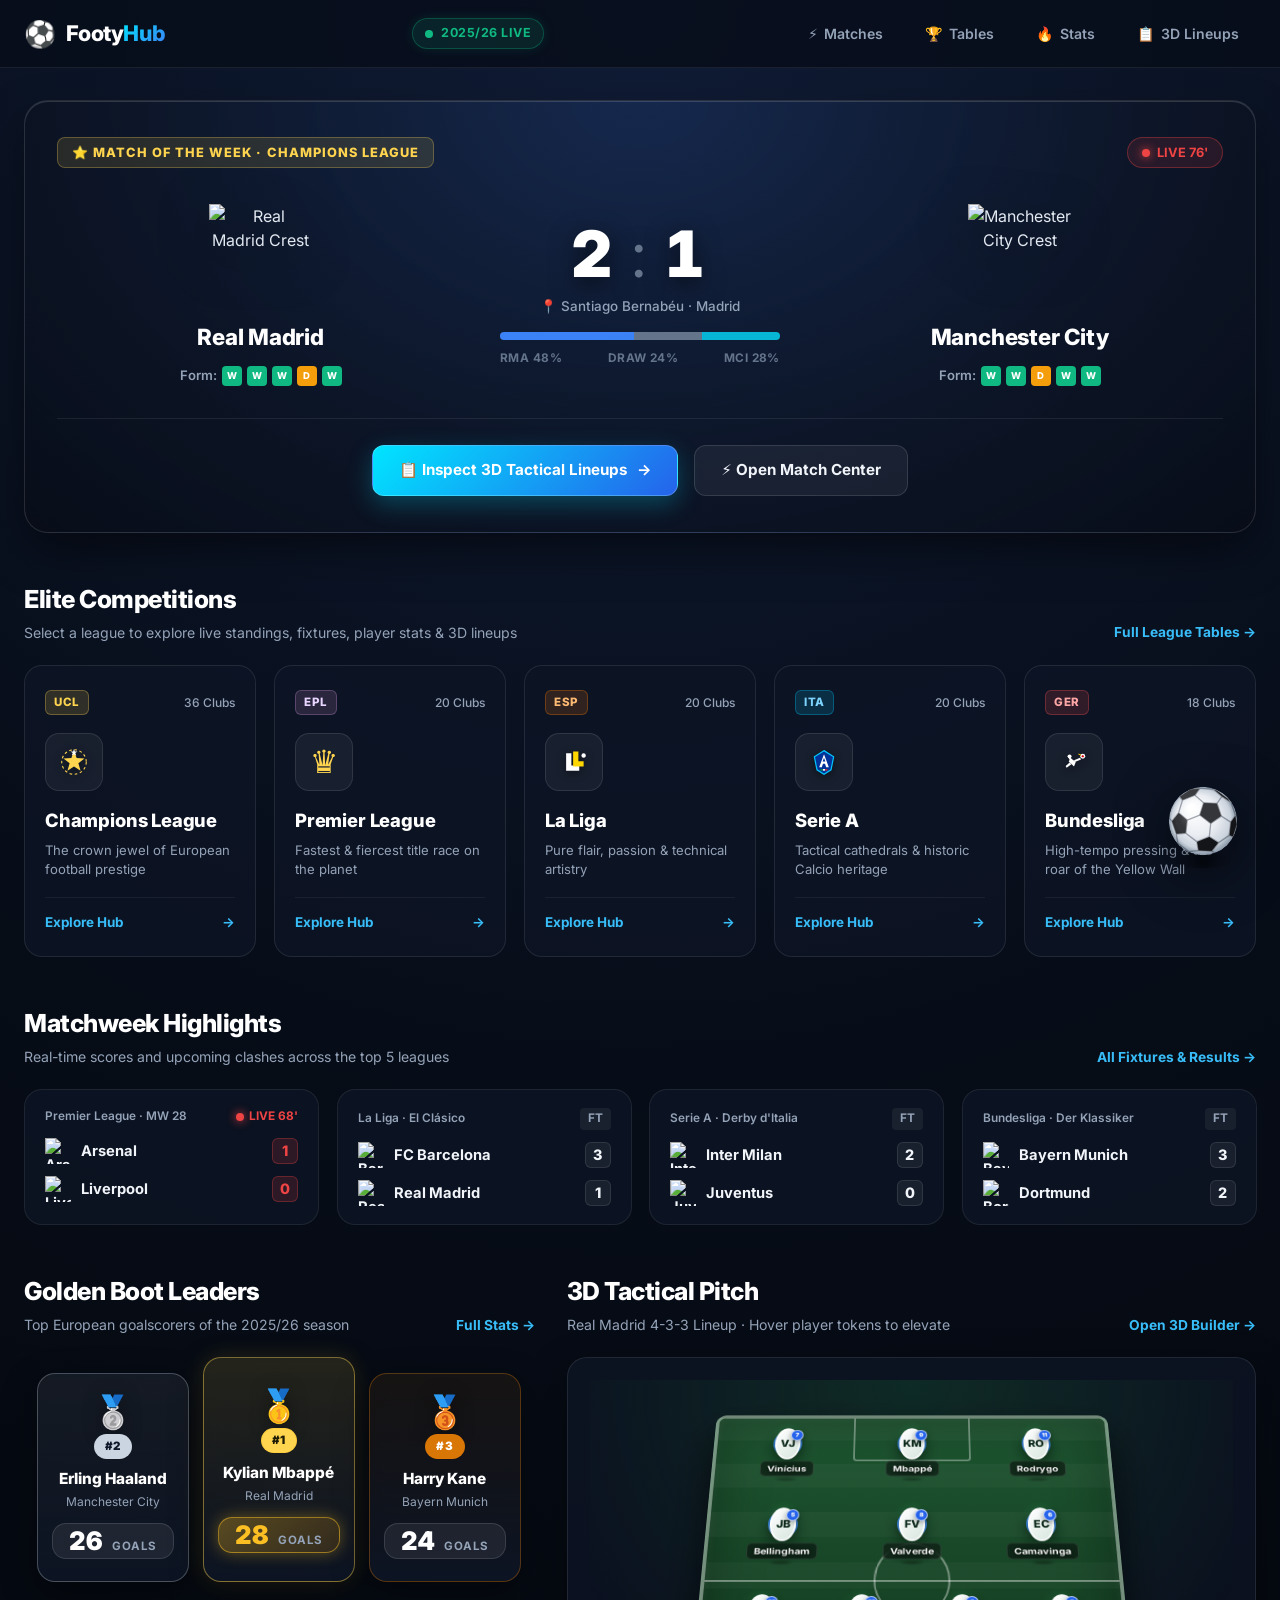
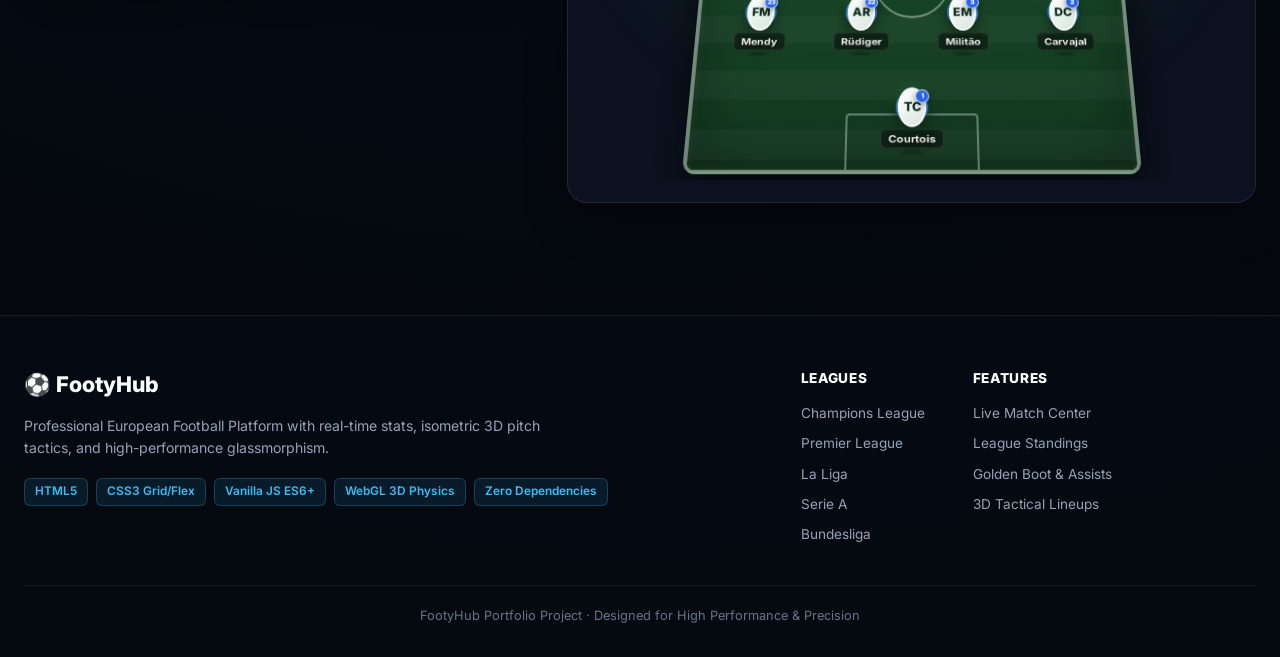
==== commit 54783915: "feat(footyhub): redesign broadcast-grade football dashboard with 3D tactical pitch and responsive la" ====
--- a/footyhub/index.html
+++ b/footyhub/index.html
@@ -3,191 +3,177 @@
 <head>
   <meta charset="UTF-8">
   <meta name="viewport" content="width=device-width, initial-scale=1.0">
-  <meta name="description" content="FootyHub — Live football scores, standings, stats, and 3D lineups for UEFA Champions League, Premier League, La Liga, Serie A, and Bundesliga.">
-  <title>FootyHub — The Cathedral of European Football</title>
+  <meta name="description" content="FootyHub — European Football Portal. Real-time scores, standings, stats, and 3D tactical pitch lineups for UCL, Premier League, La Liga, Serie A, and Bundesliga.">
+  <title>FootyHub — The European Football Dashboard</title>
   <link rel="preconnect" href="https://fonts.googleapis.com">
   <link rel="preconnect" href="https://fonts.gstatic.com" crossorigin>
   <link href="https://fonts.googleapis.com/css2?family=Inter:wght@400;500;600;700;800;900&display=swap" rel="stylesheet">
-  <link rel="stylesheet" href="style.css?v=16">
+  <link rel="stylesheet" href="style.css?v=20">
 </head>
-<body class="home-page">
-  <!-- Top Broadcast Matchday Ticker Bar -->
-  <header class="broadcast-bar">
-    <div class="broadcast-inner">
-      <div class="broadcast-live-badge">
-        <span class="live-radar-dot"></span>
-        <span class="broadcast-badge-text">MATCHDAY LIVE</span>
-      </div>
-
-      <div class="broadcast-ticker-viewport" aria-label="Live football broadcast ticker">
-        <div class="broadcast-ticker-track">
-          <span class="ticker-item"><span class="ticker-tag ucl-tag">UCL</span> Real Madrid vs Manchester City · European Knockout Clash</span>
-          <span class="ticker-sep">✦</span>
-          <span class="ticker-item"><span class="ticker-tag epl-tag">EPL</span> Arsenal vs Liverpool · The Title Decider at Emirates</span>
-          <span class="ticker-sep">✦</span>
-          <span class="ticker-item"><span class="ticker-tag laliga-tag">ESP</span> El Clásico: FC Barcelona vs Real Madrid · Bernabéu</span>
-          <span class="ticker-sep">✦</span>
-          <span class="ticker-item"><span class="ticker-tag seriea-tag">ITA</span> Derby d'Italia: Inter Milan vs Juventus · San Siro</span>
-          <span class="ticker-sep">✦</span>
-          <span class="ticker-item"><span class="ticker-tag bundesliga-tag">GER</span> Der Klassiker: Bayern Munich vs Borussia Dortmund</span>
-          <span class="ticker-sep">✦</span>
-          <span class="ticker-item"><span class="ticker-tag pulse-tag">PULSE</span> 96 Elite European Clubs · Real-Time Match Centers</span>
-          <span class="ticker-sep">✦</span>
-          <!-- Duplicate items for seamless continuous ticker loop -->
-          <span class="ticker-item"><span class="ticker-tag ucl-tag">UCL</span> Real Madrid vs Manchester City · European Knockout Clash</span>
-          <span class="ticker-sep">✦</span>
-          <span class="ticker-item"><span class="ticker-tag epl-tag">EPL</span> Arsenal vs Liverpool · The Title Decider at Emirates</span>
-          <span class="ticker-sep">✦</span>
-          <span class="ticker-item"><span class="ticker-tag laliga-tag">ESP</span> El Clásico: FC Barcelona vs Real Madrid · Bernabéu</span>
-          <span class="ticker-sep">✦</span>
-          <span class="ticker-item"><span class="ticker-tag seriea-tag">ITA</span> Derby d'Italia: Inter Milan vs Juventus · San Siro</span>
-          <span class="ticker-sep">✦</span>
-          <span class="ticker-item"><span class="ticker-tag bundesliga-tag">GER</span> Der Klassiker: Bayern Munich vs Borussia Dortmund</span>
-          <span class="ticker-sep">✦</span>
-          <span class="ticker-item"><span class="ticker-tag pulse-tag">PULSE</span> 96 Elite European Clubs · Real-Time Match Centers</span>
-          <span class="ticker-sep">✦</span>
-        </div>
-      </div>
-
-      <nav class="broadcast-quick-nav" aria-label="Quick jump navigation">
-        <a href="matches.html" class="quick-nav-pill"><span class="pill-icon">⚡</span> Matches</a>
-        <a href="standings.html" class="quick-nav-pill"><span class="pill-icon">🏆</span> Tables</a>
-        <a href="stats.html" class="quick-nav-pill"><span class="pill-icon">🔥</span> Stats</a>
-        <a href="lineup.html" class="quick-nav-pill"><span class="pill-icon">📋</span> 3D Pitch</a>
+<body class="dashboard-home">
+
+  <!-- 1. Sticky Glass Navbar -->
+  <header class="dash-navbar">
+    <div class="dash-nav-inner">
+      <a href="index.html" class="dash-brand">
+        <span class="brand-ball-icon">⚽</span>
+        <span class="brand-text">Footy<span class="brand-accent">Hub</span></span>
+      </a>
+
+      <div class="dash-live-badge">
+        <span class="pulse-radar"></span>
+        <span>2025/26 LIVE</span>
+      </div>
+
+      <nav class="dash-nav-links" aria-label="Main Navigation">
+        <a href="matches.html" class="dash-nav-link"><span class="nav-icon">⚡</span> Matches</a>
+        <a href="standings.html" class="dash-nav-link"><span class="nav-icon">🏆</span> Tables</a>
+        <a href="stats.html" class="dash-nav-link"><span class="nav-icon">🔥</span> Stats</a>
+        <a href="lineup.html" class="dash-nav-link"><span class="nav-icon">📋</span> 3D Lineups</a>
       </nav>
     </div>
   </header>
 
-  <main class="hero" role="img" aria-label="An animated nighttime football attack ending with a powerful shot into the upper-right corner of the goal.">
-    <!-- Stadium Floodlight Volumetric Beams -->
-    <div class="stadium-floodlights" aria-hidden="true">
-      <div class="floodlight floodlight-left"></div>
-      <div class="floodlight floodlight-right"></div>
-      <div class="floodlight floodlight-center"></div>
-    </div>
-
-    <!-- Background 3D Pitch Canvas -->
-    <canvas aria-hidden="true"></canvas>
-
-    <div class="hero-overlay">
-      <!-- Eyebrow Aura Badge -->
-      <div class="hero-eyebrow">
-        <span class="eyebrow-glow-orb"></span>
-        <span class="eyebrow-icon">✦</span>
-        <span class="eyebrow-text">THE CATHEDRAL OF EUROPEAN FOOTBALL</span>
-        <span class="eyebrow-icon">✦</span>
-      </div>
-
-      <!-- Monumental Hero Title -->
-      <h1 class="hero-title">
-        <span class="title-text">FootyHub</span>
-        <span class="title-badge">PRO</span>
-      </h1>
-
-      <p class="subtitle">Where legends collide & history is forged. Real-time scores, tactical 3D lineups & squad analytics across Europe's top 5 competitions.</p>
-
-      <!-- Live Football HUD Metrics -->
-      <div class="hero-hud">
-        <div class="hud-item">
-          <span class="hud-value">5</span>
-          <span class="hud-label">ELITE LEAGUES</span>
-        </div>
-        <div class="hud-sep"></div>
-        <div class="hud-item">
-          <span class="hud-value">96</span>
-          <span class="hud-label">POWER CLUBS</span>
-        </div>
-        <div class="hud-sep"></div>
-        <div class="hud-item">
-          <span class="hud-value live-val">LIVE</span>
-          <span class="hud-label">MATCH PULSE</span>
-        </div>
-        <div class="hud-sep"></div>
-        <div class="hud-item">
-          <span class="hud-value">3D</span>
-          <span class="hud-label">TACTICAL PITCH</span>
-        </div>
-      </div>
-
-      <!-- League Grid: 5 Prestige Matchday Cards -->
-      <div class="league-grid">
-        <!-- 1. UEFA Champions League -->
-        <a href="standings.html" class="league-card tilt-card" id="card-ucl" data-tilt-max="14">
-          <div class="card-ambient-aura ucl-aura" aria-hidden="true"></div>
-          <div class="card-header-bar" data-tilt-depth="12">
-            <span class="card-code">№ 01 · UCL</span>
-            <span class="card-status-pill ucl-pill">ROYALTY</span>
-          </div>
-          <div class="league-card-icon ucl-icon" data-tilt-depth="28">
-            <svg class="league-svg ucl-svg" viewBox="0 0 32 32" width="30" height="30" fill="none" aria-hidden="true">
+  <main class="dash-container">
+
+    <!-- 2. Hero Section: Featured Matchday Showcase ("The Main Event") -->
+    <section class="marquee-showcase-section">
+      <div class="marquee-card tilt-card" data-tilt data-tilt-max="6">
+        <div class="marquee-header">
+          <span class="marquee-tag">⭐ MATCH OF THE WEEK · CHAMPIONS LEAGUE</span>
+          <span class="marquee-status-pill"><span class="live-indicator-dot"></span> LIVE 76'</span>
+        </div>
+
+        <div class="marquee-clash">
+          <!-- Home Team -->
+          <div class="clash-team home-side">
+            <img src="https://a.espncdn.com/i/teamlogos/soccer/500/86.png" alt="Real Madrid Crest" class="clash-crest" loading="lazy">
+            <span class="clash-team-name">Real Madrid</span>
+            <span class="clash-form">Form: <span class="form-w">W</span><span class="form-w">W</span><span class="form-w">W</span><span class="form-d">D</span><span class="form-w">W</span></span>
+          </div>
+
+          <!-- Scoreboard Center -->
+          <div class="clash-score-center">
+            <div class="clash-score">
+              <span class="score-digit">2</span>
+              <span class="score-dash">:</span>
+              <span class="score-digit">1</span>
+            </div>
+            <span class="clash-venue">📍 Santiago Bernabéu · Madrid</span>
+            <div class="clash-momentum-bar" title="Win Probability: Real Madrid 48% | Draw 24% | Man City 28%">
+              <div class="bar-segment home-seg" style="width: 48%"></div>
+              <div class="bar-segment draw-seg" style="width: 24%"></div>
+              <div class="bar-segment away-seg" style="width: 28%"></div>
+            </div>
+            <div class="clash-odds-label">
+              <span>RMA 48%</span>
+              <span>DRAW 24%</span>
+              <span>MCI 28%</span>
+            </div>
+          </div>
+
+          <!-- Away Team -->
+          <div class="clash-team away-side">
+            <img src="https://a.espncdn.com/i/teamlogos/soccer/500/382.png" alt="Manchester City Crest" class="clash-crest" loading="lazy">
+            <span class="clash-team-name">Manchester City</span>
+            <span class="clash-form">Form: <span class="form-w">W</span><span class="form-w">W</span><span class="form-d">D</span><span class="form-w">W</span><span class="form-w">W</span></span>
+          </div>
+        </div>
+
+        <div class="marquee-actions">
+          <a href="lineup.html" class="dash-btn btn-primary">
+            <span>📋 Inspect 3D Tactical Lineups</span>
+            <span class="btn-arrow">→</span>
+          </a>
+          <a href="matches.html" class="dash-btn btn-secondary">
+            <span>⚡ Open Match Center</span>
+          </a>
+        </div>
+      </div>
+    </section>
+
+    <!-- 3. Choose Your Competition: 5 Holographic League Cards -->
+    <section class="dash-section">
+      <div class="section-title-row">
+        <div>
+          <h2 class="dash-section-title">Elite Competitions</h2>
+          <p class="dash-section-sub">Select a league to explore live standings, fixtures, player stats & 3D lineups</p>
+        </div>
+        <a href="standings.html" class="section-view-all">Full League Tables →</a>
+      </div>
+
+      <div class="competitions-grid">
+        <!-- 1. Champions League -->
+        <a href="standings.html" class="comp-card tilt-card comp-ucl" data-tilt data-tilt-max="10">
+          <div class="comp-card-glow"></div>
+          <div class="comp-card-top">
+            <span class="comp-tag ucl-tag">UCL</span>
+            <span class="comp-clubs">36 Clubs</span>
+          </div>
+          <div class="comp-card-icon-wrap" data-tilt-depth="22">
+            <svg class="league-svg ucl-svg" viewBox="0 0 32 32" width="36" height="36" fill="none" aria-hidden="true">
               <polygon points="16,3 19,11.5 28,12 21,17.5 23.5,26 16,21 8.5,26 11,17.5 4,12 13,11.5" fill="#ffd54f"/>
               <circle cx="16" cy="16" r="14" stroke="#ffd54f" stroke-width="1.2" stroke-dasharray="3,3" fill="none"/>
               <polygon points="16,1 17,4 20,4 17.5,5.8 18.5,8.5 16,7 13.5,8.5 14.5,5.8 12,4 15,4" fill="#ffffff" opacity="0.95"/>
             </svg>
           </div>
-          <div class="card-info" data-tilt-depth="15">
-            <span class="league-card-name">Champions League</span>
-            <span class="league-card-desc">The pinnacle of European club prestige</span>
-          </div>
-          <div class="card-footer-meta" data-tilt-depth="12">
-            <span class="club-count">36 Clubs</span>
-            <span class="card-enter-action">Enter Hub →</span>
+          <h3 class="comp-name">Champions League</h3>
+          <p class="comp-desc">The crown jewel of European football prestige</p>
+          <div class="comp-action">
+            <span>Explore Hub</span>
+            <span class="comp-arrow">→</span>
           </div>
         </a>
 
         <!-- 2. Premier League -->
-        <a href="standings.html?league=epl" class="league-card tilt-card" id="card-epl" data-tilt-max="14">
-          <div class="card-ambient-aura epl-aura" aria-hidden="true"></div>
-          <div class="card-header-bar" data-tilt-depth="12">
-            <span class="card-code">№ 02 · EPL</span>
-            <span class="card-status-pill epl-pill">CROWN JEWEL</span>
-          </div>
-          <div class="league-card-icon epl-icon" data-tilt-depth="28">
-            <span class="epl-crown-glyph">♛</span>
-          </div>
-          <div class="card-info" data-tilt-depth="15">
-            <span class="league-card-name">Premier League</span>
-            <span class="league-card-desc">Fastest & fiercest · 20 clubs, 1 throne</span>
-          </div>
-          <div class="card-footer-meta" data-tilt-depth="12">
-            <span class="club-count">20 Clubs</span>
-            <span class="card-enter-action">Enter Hub →</span>
+        <a href="standings.html?league=epl" class="comp-card tilt-card comp-epl" data-tilt data-tilt-max="10">
+          <div class="comp-card-glow"></div>
+          <div class="comp-card-top">
+            <span class="comp-tag epl-tag">EPL</span>
+            <span class="comp-clubs">20 Clubs</span>
+          </div>
+          <div class="comp-card-icon-wrap" data-tilt-depth="22">
+            <span class="epl-crown-badge">♛</span>
+          </div>
+          <h3 class="comp-name">Premier League</h3>
+          <p class="comp-desc">Fastest & fiercest title race on the planet</p>
+          <div class="comp-action">
+            <span>Explore Hub</span>
+            <span class="comp-arrow">→</span>
           </div>
         </a>
 
         <!-- 3. La Liga -->
-        <a href="standings.html?league=laliga" class="league-card tilt-card" id="card-laliga" data-tilt-max="14">
-          <div class="card-ambient-aura laliga-aura" aria-hidden="true"></div>
-          <div class="card-header-bar" data-tilt-depth="12">
-            <span class="card-code">№ 03 · ESP</span>
-            <span class="card-status-pill laliga-pill">EL CLÁSICO</span>
-          </div>
-          <div class="league-card-icon laliga-icon" data-tilt-depth="28">
-            <svg class="league-svg laliga-svg" viewBox="0 0 32 32" width="30" height="30" fill="none" aria-hidden="true">
+        <a href="standings.html?league=laliga" class="comp-card tilt-card comp-laliga" data-tilt data-tilt-max="10">
+          <div class="comp-card-glow"></div>
+          <div class="comp-card-top">
+            <span class="comp-tag laliga-tag">ESP</span>
+            <span class="comp-clubs">20 Clubs</span>
+          </div>
+          <div class="comp-card-icon-wrap" data-tilt-depth="22">
+            <svg class="league-svg laliga-svg" viewBox="0 0 32 32" width="36" height="36" fill="none" aria-hidden="true">
               <path d="M7 6 L13 6 L13 20 L22 20 L22 26 L7 26 Z" fill="#ffffff"/>
               <path d="M15 4 L21 4 L21 15 L27 15 L27 21 L15 21 Z" fill="#ffd700"/>
               <circle cx="27" cy="8.5" r="2.5" fill="#ffffff"/>
             </svg>
           </div>
-          <div class="card-info" data-tilt-depth="15">
-            <span class="league-card-name">La Liga</span>
-            <span class="league-card-desc">Pure flair, passion & technical artistry</span>
-          </div>
-          <div class="card-footer-meta" data-tilt-depth="12">
-            <span class="club-count">20 Clubs</span>
-            <span class="card-enter-action">Enter Hub →</span>
+          <h3 class="comp-name">La Liga</h3>
+          <p class="comp-desc">Pure flair, passion & technical artistry</p>
+          <div class="comp-action">
+            <span>Explore Hub</span>
+            <span class="comp-arrow">→</span>
           </div>
         </a>
 
         <!-- 4. Serie A -->
-        <a href="standings.html?league=serieA" class="league-card tilt-card" id="card-seriea" data-tilt-max="14">
-          <div class="card-ambient-aura seriea-aura" aria-hidden="true"></div>
-          <div class="card-header-bar" data-tilt-depth="12">
-            <span class="card-code">№ 04 · ITA</span>
-            <span class="card-status-pill seriea-pill">CALCIO</span>
-          </div>
-          <div class="league-card-icon seriea-icon" data-tilt-depth="28">
-            <svg class="league-svg seriea-svg" viewBox="0 0 32 32" width="30" height="30" fill="none" aria-hidden="true">
+        <a href="standings.html?league=serieA" class="comp-card tilt-card comp-seriea" data-tilt data-tilt-max="10">
+          <div class="comp-card-glow"></div>
+          <div class="comp-card-top">
+            <span class="comp-tag seriea-tag">ITA</span>
+            <span class="comp-clubs">20 Clubs</span>
+          </div>
+          <div class="comp-card-icon-wrap" data-tilt-depth="22">
+            <svg class="league-svg seriea-svg" viewBox="0 0 32 32" width="36" height="36" fill="none" aria-hidden="true">
               <polygon points="16,3 27,10 24,25 16,30 8,25 5,10" fill="#003399" stroke="#00c6ff" stroke-width="1.4"/>
               <path d="M16 7 L21.5 22 L18.5 22 L17.2 18 L14.8 18 L13.5 22 L10.5 22 Z" fill="#ffffff"/>
               <polygon points="16,11 17.6,15.5 14.4,15.5" fill="#003399"/>
@@ -196,25 +182,23 @@
               <rect x="17.4" y="24" width="2.6" height="2" rx="0.5" fill="#ce2b37"/>
             </svg>
           </div>
-          <div class="card-info" data-tilt-depth="15">
-            <span class="league-card-name">Serie A</span>
-            <span class="league-card-desc">Tactical mastery & iconic Italian heritage</span>
-          </div>
-          <div class="card-footer-meta" data-tilt-depth="12">
-            <span class="club-count">20 Clubs</span>
-            <span class="card-enter-action">Enter Hub →</span>
+          <h3 class="comp-name">Serie A</h3>
+          <p class="comp-desc">Tactical cathedrals & historic Calcio heritage</p>
+          <div class="comp-action">
+            <span>Explore Hub</span>
+            <span class="comp-arrow">→</span>
           </div>
         </a>
 
         <!-- 5. Bundesliga -->
-        <a href="standings.html?league=bundesliga" class="league-card tilt-card" id="card-bundesliga" data-tilt-max="14">
-          <div class="card-ambient-aura bundesliga-aura" aria-hidden="true"></div>
-          <div class="card-header-bar" data-tilt-depth="12">
-            <span class="card-code">№ 05 · GER</span>
-            <span class="card-status-pill bundesliga-pill">INTENSITY</span>
-          </div>
-          <div class="league-card-icon bundesliga-icon" data-tilt-depth="28">
-            <svg class="league-svg bundesliga-svg" viewBox="0 0 32 32" width="30" height="30" fill="none" aria-hidden="true">
+        <a href="standings.html?league=bundesliga" class="comp-card tilt-card comp-bundesliga" data-tilt data-tilt-max="10">
+          <div class="comp-card-glow"></div>
+          <div class="comp-card-top">
+            <span class="comp-tag bundesliga-tag">GER</span>
+            <span class="comp-clubs">18 Clubs</span>
+          </div>
+          <div class="comp-card-icon-wrap" data-tilt-depth="22">
+            <svg class="league-svg bundesliga-svg" viewBox="0 0 32 32" width="36" height="36" fill="none" aria-hidden="true">
               <circle cx="11" cy="9.5" r="2.2" fill="#ffffff"/>
               <path d="M12 11.5 L18 16 L16 21 L10 15.5 Z" fill="#ffffff"/>
               <path d="M17 16 L24 13 L23 11 L16 14 Z" fill="#ffffff"/>
@@ -225,45 +209,297 @@
               <line x1="21.5" y1="7" x2="23.5" y2="8" stroke="#ffcc00" stroke-width="1.2" stroke-linecap="round"/>
             </svg>
           </div>
-          <div class="card-info" data-tilt-depth="15">
-            <span class="league-card-name">Bundesliga</span>
-            <span class="league-card-desc">High tempo, electric goals & stadium roar</span>
-          </div>
-          <div class="card-footer-meta" data-tilt-depth="12">
-            <span class="club-count">18 Clubs</span>
-            <span class="card-enter-action">Enter Hub →</span>
-          </div>
-        </a>
-      </div>
-
-      <!-- Quick Feature Launchpad Dock -->
-      <div class="hero-feature-dock">
-        <span class="dock-label">DIRECT ACCESS:</span>
-        <a href="matches.html" class="dock-pill">
-          <span class="dock-pill-icon">⚡</span>
-          <span class="dock-pill-text">Live Match Center</span>
-        </a>
-        <a href="standings.html" class="dock-pill">
-          <span class="dock-pill-icon">🏆</span>
-          <span class="dock-pill-text">Full Tables & Zones</span>
-        </a>
-        <a href="stats.html" class="dock-pill">
-          <span class="dock-pill-icon">🔥</span>
-          <span class="dock-pill-text">Top Scorers & Assists</span>
-        </a>
-        <a href="lineup.html" class="dock-pill">
-          <span class="dock-pill-icon">📋</span>
-          <span class="dock-pill-text">3D Tactical Lineups</span>
-        </a>
+          <h3 class="comp-name">Bundesliga</h3>
+          <p class="comp-desc">High-tempo pressing & the roar of the Yellow Wall</p>
+          <div class="comp-action">
+            <span>Explore Hub</span>
+            <span class="comp-arrow">→</span>
+          </div>
+        </a>
+      </div>
+    </section>
+
+    <!-- 4. European Marquee Matchweek Strip -->
+    <section class="dash-section">
+      <div class="section-title-row">
+        <div>
+          <h2 class="dash-section-title">Matchweek Highlights</h2>
+          <p class="dash-section-sub">Real-time scores and upcoming clashes across the top 5 leagues</p>
+        </div>
+        <a href="matches.html" class="section-view-all">All Fixtures & Results →</a>
+      </div>
+
+      <div class="matchweek-grid">
+        <!-- Match 1 (EPL Live) -->
+        <a href="matches.html" class="dash-match-card tilt-card" data-tilt data-tilt-max="8">
+          <div class="match-card-meta">
+            <span class="meta-comp">Premier League · MW 28</span>
+            <span class="meta-status live-status"><span class="live-indicator-dot"></span> LIVE 68'</span>
+          </div>
+          <div class="match-card-row">
+            <div class="match-card-team">
+              <img src="https://a.espncdn.com/i/teamlogos/soccer/500/359.png" alt="Arsenal" class="team-mini-crest">
+              <span class="team-name">Arsenal</span>
+            </div>
+            <span class="match-score-pill live-pill">1</span>
+          </div>
+          <div class="match-card-row">
+            <div class="match-card-team">
+              <img src="https://a.espncdn.com/i/teamlogos/soccer/500/364.png" alt="Liverpool" class="team-mini-crest">
+              <span class="team-name">Liverpool</span>
+            </div>
+            <span class="match-score-pill live-pill">0</span>
+          </div>
+        </a>
+
+        <!-- Match 2 (La Liga FT) -->
+        <a href="matches.html" class="dash-match-card tilt-card" data-tilt data-tilt-max="8">
+          <div class="match-card-meta">
+            <span class="meta-comp">La Liga · El Clásico</span>
+            <span class="meta-status ft-status">FT</span>
+          </div>
+          <div class="match-card-row">
+            <div class="match-card-team">
+              <img src="https://a.espncdn.com/i/teamlogos/soccer/500/83.png" alt="Barcelona" class="team-mini-crest">
+              <span class="team-name">FC Barcelona</span>
+            </div>
+            <span class="match-score-pill ft-pill">3</span>
+          </div>
+          <div class="match-card-row">
+            <div class="match-card-team">
+              <img src="https://a.espncdn.com/i/teamlogos/soccer/500/86.png" alt="Real Madrid" class="team-mini-crest">
+              <span class="team-name">Real Madrid</span>
+            </div>
+            <span class="match-score-pill ft-pill">1</span>
+          </div>
+        </a>
+
+        <!-- Match 3 (Serie A FT) -->
+        <a href="matches.html" class="dash-match-card tilt-card" data-tilt data-tilt-max="8">
+          <div class="match-card-meta">
+            <span class="meta-comp">Serie A · Derby d'Italia</span>
+            <span class="meta-status ft-status">FT</span>
+          </div>
+          <div class="match-card-row">
+            <div class="match-card-team">
+              <img src="https://a.espncdn.com/i/teamlogos/soccer/500/110.png" alt="Inter Milan" class="team-mini-crest">
+              <span class="team-name">Inter Milan</span>
+            </div>
+            <span class="match-score-pill ft-pill">2</span>
+          </div>
+          <div class="match-card-row">
+            <div class="match-card-team">
+              <img src="https://a.espncdn.com/i/teamlogos/soccer/500/111.png" alt="Juventus" class="team-mini-crest">
+              <span class="team-name">Juventus</span>
+            </div>
+            <span class="match-score-pill ft-pill">0</span>
+          </div>
+        </a>
+
+        <!-- Match 4 (Bundesliga FT) -->
+        <a href="matches.html" class="dash-match-card tilt-card" data-tilt data-tilt-max="8">
+          <div class="match-card-meta">
+            <span class="meta-comp">Bundesliga · Der Klassiker</span>
+            <span class="meta-status ft-status">FT</span>
+          </div>
+          <div class="match-card-row">
+            <div class="match-card-team">
+              <img src="https://a.espncdn.com/i/teamlogos/soccer/500/132.png" alt="Bayern Munich" class="team-mini-crest">
+              <span class="team-name">Bayern Munich</span>
+            </div>
+            <span class="match-score-pill ft-pill">3</span>
+          </div>
+          <div class="match-card-row">
+            <div class="match-card-team">
+              <img src="https://a.espncdn.com/i/teamlogos/soccer/500/124.png" alt="Borussia Dortmund" class="team-mini-crest">
+              <span class="team-name">Dortmund</span>
+            </div>
+            <span class="match-score-pill ft-pill">2</span>
+          </div>
+        </a>
+      </div>
+    </section>
+
+    <!-- 5. Split Section: Top Ballers & Interactive 3D Tactical Pitch Preview -->
+    <section class="dash-split-section">
+      <!-- Left: Top Ballers Podium -->
+      <div class="split-col-stats">
+        <div class="section-title-row">
+          <div>
+            <h2 class="dash-section-title">Golden Boot Leaders</h2>
+            <p class="dash-section-sub">Top European goalscorers of the 2025/26 season</p>
+          </div>
+          <a href="stats.html" class="section-view-all">Full Stats →</a>
+        </div>
+
+        <div class="podium-showcase">
+          <!-- Silver (#2) -->
+          <div class="podium-card podium-card-silver tilt-card" data-tilt data-tilt-max="10">
+            <div class="podium-medal">🥈</div>
+            <span class="podium-rank">#2</span>
+            <div class="podium-name">Erling Haaland</div>
+            <div class="podium-team">Manchester City</div>
+            <div class="podium-count">26 <span class="podium-unit">Goals</span></div>
+          </div>
+
+          <!-- Gold (#1) -->
+          <div class="podium-card podium-card-gold tilt-card" data-tilt data-tilt-max="10">
+            <div class="podium-medal">🥇</div>
+            <span class="podium-rank">#1</span>
+            <div class="podium-name">Kylian Mbappé</div>
+            <div class="podium-team">Real Madrid</div>
+            <div class="podium-count">28 <span class="podium-unit">Goals</span></div>
+          </div>
+
+          <!-- Bronze (#3) -->
+          <div class="podium-card podium-card-bronze tilt-card" data-tilt data-tilt-max="10">
+            <div class="podium-medal">🥉</div>
+            <span class="podium-rank">#3</span>
+            <div class="podium-name">Harry Kane</div>
+            <div class="podium-team">Bayern Munich</div>
+            <div class="podium-count">24 <span class="podium-unit">Goals</span></div>
+          </div>
+        </div>
+      </div>
+
+      <!-- Right: Interactive 3D Tactical Pitch Preview -->
+      <div class="split-col-pitch">
+        <div class="section-title-row">
+          <div>
+            <h2 class="dash-section-title">3D Tactical Pitch</h2>
+            <p class="dash-section-sub">Real Madrid 4-3-3 Lineup · Hover player tokens to elevate</p>
+          </div>
+          <a href="lineup.html" class="section-view-all">Open 3D Builder →</a>
+        </div>
+
+        <div class="pitch-preview-wrapper tilt-card" data-tilt data-tilt-max="6">
+          <div class="pitch-perspective-stage">
+            <div class="pitch-3d">
+              <div class="pitch-turf-stripes"></div>
+              <div class="pitch-lines">
+                <div class="pitch-center-circle"></div>
+                <div class="pitch-halfway-line"></div>
+                <div class="pitch-penalty-box-top"></div>
+                <div class="pitch-penalty-box-bottom"></div>
+              </div>
+              <div class="pitch-formation-grid">
+                <!-- Attackers -->
+                <div class="pitch-row">
+                  <div class="pitch-player" title="Vinícius Jr #7">
+                    <div class="pitch-player-shadow"></div>
+                    <div class="pitch-player-token"><div class="pitch-player-avatar">VJ</div><span class="pitch-player-num">7</span></div>
+                    <div class="pitch-player-label">Vinícius</div>
+                  </div>
+                  <div class="pitch-player" title="Kylian Mbappé #9">
+                    <div class="pitch-player-shadow"></div>
+                    <div class="pitch-player-token"><div class="pitch-player-avatar">KM</div><span class="pitch-player-num">9</span></div>
+                    <div class="pitch-player-label">Mbappé</div>
+                  </div>
+                  <div class="pitch-player" title="Rodrygo #11">
+                    <div class="pitch-player-shadow"></div>
+                    <div class="pitch-player-token"><div class="pitch-player-avatar">RO</div><span class="pitch-player-num">11</span></div>
+                    <div class="pitch-player-label">Rodrygo</div>
+                  </div>
+                </div>
+                <!-- Midfielders -->
+                <div class="pitch-row">
+                  <div class="pitch-player" title="Jude Bellingham #5">
+                    <div class="pitch-player-shadow"></div>
+                    <div class="pitch-player-token"><div class="pitch-player-avatar">JB</div><span class="pitch-player-num">5</span></div>
+                    <div class="pitch-player-label">Bellingham</div>
+                  </div>
+                  <div class="pitch-player" title="Fede Valverde #8">
+                    <div class="pitch-player-shadow"></div>
+                    <div class="pitch-player-token"><div class="pitch-player-avatar">FV</div><span class="pitch-player-num">8</span></div>
+                    <div class="pitch-player-label">Valverde</div>
+                  </div>
+                  <div class="pitch-player" title="Eduardo Camavinga #6">
+                    <div class="pitch-player-shadow"></div>
+                    <div class="pitch-player-token"><div class="pitch-player-avatar">EC</div><span class="pitch-player-num">6</span></div>
+                    <div class="pitch-player-label">Camavinga</div>
+                  </div>
+                </div>
+                <!-- Defenders -->
+                <div class="pitch-row">
+                  <div class="pitch-player" title="Ferland Mendy #23">
+                    <div class="pitch-player-shadow"></div>
+                    <div class="pitch-player-token"><div class="pitch-player-avatar">FM</div><span class="pitch-player-num">23</span></div>
+                    <div class="pitch-player-label">Mendy</div>
+                  </div>
+                  <div class="pitch-player" title="Antonio Rüdiger #22">
+                    <div class="pitch-player-shadow"></div>
+                    <div class="pitch-player-token"><div class="pitch-player-avatar">AR</div><span class="pitch-player-num">22</span></div>
+                    <div class="pitch-player-label">Rüdiger</div>
+                  </div>
+                  <div class="pitch-player" title="Éder Militão #3">
+                    <div class="pitch-player-shadow"></div>
+                    <div class="pitch-player-token"><div class="pitch-player-avatar">EM</div><span class="pitch-player-num">3</span></div>
+                    <div class="pitch-player-label">Militão</div>
+                  </div>
+                  <div class="pitch-player" title="Dani Carvajal #2">
+                    <div class="pitch-player-shadow"></div>
+                    <div class="pitch-player-token"><div class="pitch-player-avatar">DC</div><span class="pitch-player-num">2</span></div>
+                    <div class="pitch-player-label">Carvajal</div>
+                  </div>
+                </div>
+                <!-- Goalkeeper -->
+                <div class="pitch-row">
+                  <div class="pitch-player" title="Thibaut Courtois #1">
+                    <div class="pitch-player-shadow"></div>
+                    <div class="pitch-player-token"><div class="pitch-player-avatar">TC</div><span class="pitch-player-num">1</span></div>
+                    <div class="pitch-player-label">Courtois</div>
+                  </div>
+                </div>
+              </div>
+            </div>
+          </div>
+        </div>
+      </div>
+    </section>
+
+  </main>
+
+  <!-- 6. Developer Portfolio Footer -->
+  <footer class="dash-footer">
+    <div class="footer-inner">
+      <div class="footer-left">
+        <span class="footer-brand">⚽ FootyHub</span>
+        <p class="footer-desc">Professional European Football Platform with real-time stats, isometric 3D pitch tactics, and high-performance glassmorphism.</p>
+        <div class="footer-tech-tags">
+          <span class="tech-tag">HTML5</span>
+          <span class="tech-tag">CSS3 Grid/Flex</span>
+          <span class="tech-tag">Vanilla JS ES6+</span>
+          <span class="tech-tag">WebGL 3D Physics</span>
+          <span class="tech-tag">Zero Dependencies</span>
+        </div>
+      </div>
+      <div class="footer-nav">
+        <div class="footer-col">
+          <span class="footer-heading">Leagues</span>
+          <a href="standings.html">Champions League</a>
+          <a href="standings.html?league=epl">Premier League</a>
+          <a href="standings.html?league=laliga">La Liga</a>
+          <a href="standings.html?league=serieA">Serie A</a>
+          <a href="standings.html?league=bundesliga">Bundesliga</a>
+        </div>
+        <div class="footer-col">
+          <span class="footer-heading">Features</span>
+          <a href="matches.html">Live Match Center</a>
+          <a href="standings.html">League Standings</a>
+          <a href="stats.html">Golden Boot & Assists</a>
+          <a href="lineup.html">3D Tactical Lineups</a>
+        </div>
       </div>
     </div>
-
-    <!-- Free-floating interactive 3D football (draggable anywhere) -->
-    <canvas id="ball-3d-canvas" width="90" height="90" aria-label="Interactive 3D Football"></canvas>
-  </main>
-
-  <script src="tilt-3d.js?v=2"></script>
-  <script src="hero-animation.js?v=2"></script>
-  <script src="ball-3d.js?v=5"></script>
+    <div class="footer-bottom">
+      <span>FootyHub Portfolio Project · Designed for High Performance & Precision</span>
+    </div>
+  </footer>
+
+  <!-- Free-floating interactive 3D physics football -->
+  <canvas id="ball-3d-canvas" width="90" height="90" aria-label="Interactive 3D Football"></canvas>
+
+  <script src="tilt-3d.js?v=3"></script>
+  <script src="ball-3d.js?v=6"></script>
 </body>
 </html>
--- a/footyhub/style.css
+++ b/footyhub/style.css
@@ -1653,632 +1653,1318 @@
 
 
 /* ============================================
-   13. Full-Screen Hero (Homepage) & Broadcast Atmosphere
+   13. Broadcast-Grade Football Dashboard (Homepage)
    ============================================ */
 
-/* Top Broadcast Matchday Ticker Bar */
-.broadcast-bar {
-  position: fixed;
+body.dashboard-home {
+  background: radial-gradient(circle at 50% 0%, #101c36 0%, #070d18 45%, #03060a 100%);
+  min-height: 100vh;
+  color: #e2e8f0;
+  font-family: 'Inter', system-ui, -apple-system, sans-serif;
+  overflow-x: hidden;
+  margin: 0;
+  padding: 0;
+}
+
+/* 1. Sticky Glass Navbar */
+.dash-navbar {
+  position: sticky;
   top: 0;
-  left: 0;
-  right: 0;
-  height: 46px;
-  background: rgba(6, 11, 18, 0.88);
-  backdrop-filter: blur(20px) saturate(1.4);
-  -webkit-backdrop-filter: blur(20px) saturate(1.4);
+  z-index: 1000;
+  width: 100%;
+  background: rgba(8, 14, 26, 0.85);
+  backdrop-filter: blur(20px);
+  -webkit-backdrop-filter: blur(20px);
   border-bottom: 1px solid rgba(255, 255, 255, 0.08);
-  z-index: 1000;
-  display: flex;
-  align-items: center;
-}
-
-.broadcast-inner {
-  display: flex;
-  align-items: center;
+}
+
+.dash-nav-inner {
+  max-width: 1280px;
+  margin: 0 auto;
+  padding: 14px 24px;
+  display: flex;
+  align-items: center;
+  justify-content: space-between;
+  gap: 16px;
+}
+
+.dash-brand {
+  display: flex;
+  align-items: center;
+  gap: 10px;
+  text-decoration: none;
+  font-size: 1.35em;
+  font-weight: 800;
+  color: #ffffff;
+  letter-spacing: -0.02em;
+  transition: transform 0.2s ease;
+}
+
+.dash-brand:hover {
+  transform: scale(1.02);
+}
+
+.dash-brand .brand-ball-icon {
+  font-size: 1.2em;
+  line-height: 1;
+}
+
+.dash-brand .brand-accent {
+  background: linear-gradient(135deg, #00e5ff, #3b82f6);
+  -webkit-background-clip: text;
+  -webkit-text-fill-color: transparent;
+  background-clip: text;
+}
+
+.dash-live-badge {
+  display: flex;
+  align-items: center;
+  gap: 8px;
+  font-size: 0.78em;
+  font-weight: 700;
+  color: #10b981;
+  background: rgba(16, 185, 129, 0.12);
+  border: 1px solid rgba(16, 185, 129, 0.3);
+  padding: 5px 12px;
+  border-radius: 9999px;
+  letter-spacing: 0.04em;
+  box-shadow: 0 0 12px rgba(16, 185, 129, 0.15);
+}
+
+.pulse-radar {
+  width: 8px;
+  height: 8px;
+  border-radius: 50%;
+  background: #10b981;
+  box-shadow: 0 0 0 0 rgba(16, 185, 129, 0.7);
+  animation: pulseRadar 2s infinite cubic-bezier(0.4, 0, 0.6, 1);
+}
+
+@keyframes pulseRadar {
+  0% {
+    box-shadow: 0 0 0 0 rgba(16, 185, 129, 0.7);
+  }
+  70% {
+    box-shadow: 0 0 0 8px rgba(16, 185, 129, 0);
+  }
+  100% {
+    box-shadow: 0 0 0 0 rgba(16, 185, 129, 0);
+  }
+}
+
+.dash-nav-links {
+  display: flex;
+  align-items: center;
+  gap: 8px;
+}
+
+.dash-nav-link {
+  display: flex;
+  align-items: center;
+  gap: 6px;
+  padding: 8px 16px;
+  border-radius: 10px;
+  color: #94a3b8;
+  font-size: 0.88em;
+  font-weight: 600;
+  text-decoration: none;
+  border: 1px solid transparent;
+  transition: all 0.2s cubic-bezier(0.16, 1, 0.3, 1);
+}
+
+.dash-nav-link:hover {
+  color: #ffffff;
+  background: rgba(255, 255, 255, 0.08);
+  border-color: rgba(255, 255, 255, 0.12);
+  transform: translateY(-1px);
+}
+
+/* 2. Dashboard Container */
+.dash-container {
+  max-width: 1280px;
+  margin: 0 auto;
+  padding: 32px 24px 64px;
+  display: flex;
+  flex-direction: column;
+  gap: 48px;
+}
+
+/* 3. Featured Matchday Showcase ("The Main Event") */
+.marquee-showcase-section {
   width: 100%;
-  height: 100%;
-  padding: 0 16px;
-  gap: 16px;
-}
-
-.broadcast-live-badge {
+}
+
+.marquee-card {
+  position: relative;
+  overflow: hidden;
+  background: radial-gradient(ellipse at 50% 0%, rgba(30, 58, 110, 0.45) 0%, rgba(13, 22, 40, 0.85) 60%, rgba(8, 13, 24, 0.95) 100%);
+  border: 1px solid rgba(255, 255, 255, 0.12);
+  box-shadow: 0 20px 50px -10px rgba(0, 0, 0, 0.6), inset 0 1px 0 rgba(255, 255, 255, 0.15);
+  border-radius: 24px;
+  padding: 36px 32px;
+  backdrop-filter: blur(24px);
+  -webkit-backdrop-filter: blur(24px);
+  transition: transform 0.3s cubic-bezier(0.16, 1, 0.3, 1), box-shadow 0.3s ease, border-color 0.3s ease;
+  transform-style: preserve-3d;
+}
+
+.marquee-card:hover {
+  border-color: rgba(56, 189, 248, 0.35);
+  box-shadow: 0 24px 60px -10px rgba(0, 0, 0, 0.7), 0 0 30px rgba(56, 189, 248, 0.15);
+}
+
+.marquee-header {
+  display: flex;
+  align-items: center;
+  justify-content: space-between;
+  margin-bottom: 28px;
+  flex-wrap: wrap;
+  gap: 12px;
+}
+
+.marquee-tag {
+  font-size: 0.8em;
+  font-weight: 800;
+  letter-spacing: 0.08em;
+  color: #ffd54f;
+  text-transform: uppercase;
+  background: rgba(255, 213, 79, 0.12);
+  border: 1px solid rgba(255, 213, 79, 0.28);
+  padding: 5px 14px;
+  border-radius: 8px;
+}
+
+.marquee-status-pill {
   display: inline-flex;
   align-items: center;
   gap: 7px;
-  padding: 4px 11px;
-  background: rgba(74, 222, 128, 0.1);
-  border: 1px solid rgba(74, 222, 128, 0.35);
-  border-radius: var(--radius-pill);
-  flex-shrink: 0;
-}
-
-.live-radar-dot {
-  width: 7px;
-  height: 7px;
+  font-size: 0.8em;
+  font-weight: 700;
+  color: #ef4444;
+  background: rgba(239, 68, 68, 0.12);
+  border: 1px solid rgba(239, 68, 68, 0.35);
+  padding: 5px 14px;
+  border-radius: 9999px;
+}
+
+.live-indicator-dot {
+  width: 8px;
+  height: 8px;
   border-radius: 50%;
-  background: #4ade80;
-  box-shadow: 0 0 10px #4ade80;
-  animation: radarPulse 1.8s infinite ease-out;
-}
-
-@keyframes radarPulse {
-  0% { transform: scale(0.9); box-shadow: 0 0 0 0 rgba(74, 222, 128, 0.7); }
-  70% { transform: scale(1.2); box-shadow: 0 0 0 6px rgba(74, 222, 128, 0); }
-  100% { transform: scale(0.9); box-shadow: 0 0 0 0 rgba(74, 222, 128, 0); }
-}
-
-.broadcast-badge-text {
+  background: #ef4444;
+  box-shadow: 0 0 10px #ef4444;
+  animation: blinkLiveDot 1.4s ease-in-out infinite;
+}
+
+@keyframes blinkLiveDot {
+  0%, 100% { opacity: 1; transform: scale(1); }
+  50% { opacity: 0.3; transform: scale(0.85); }
+}
+
+.marquee-clash {
+  display: grid;
+  grid-template-columns: 1fr auto 1fr;
+  align-items: center;
+  gap: 36px;
+  padding: 8px 0 32px;
+}
+
+.clash-team {
+  display: flex;
+  flex-direction: column;
+  align-items: center;
+  text-align: center;
+  gap: 12px;
+}
+
+.clash-crest {
+  width: 104px;
+  height: 104px;
+  object-fit: contain;
+  filter: drop-shadow(0 12px 24px rgba(0, 0, 0, 0.6));
+  transition: transform 0.35s cubic-bezier(0.16, 1, 0.3, 1);
+}
+
+.marquee-card:hover .clash-crest {
+  transform: scale(1.08);
+}
+
+.clash-team-name {
+  font-size: 1.4em;
+  font-weight: 800;
+  color: #ffffff;
+  letter-spacing: -0.01em;
+}
+
+.clash-form {
+  font-size: 0.82em;
+  color: #94a3b8;
+  display: flex;
+  align-items: center;
+  gap: 5px;
+  font-weight: 600;
+}
+
+.form-w {
+  display: inline-flex;
+  align-items: center;
+  justify-content: center;
+  width: 20px;
+  height: 20px;
+  border-radius: 4px;
+  background: #10b981;
+  color: #ffffff;
   font-size: 0.72em;
   font-weight: 800;
-  letter-spacing: 0.1em;
-  color: #4ade80;
-}
-
-.broadcast-ticker-viewport {
-  flex: 1;
+}
+
+.form-d {
+  display: inline-flex;
+  align-items: center;
+  justify-content: center;
+  width: 20px;
+  height: 20px;
+  border-radius: 4px;
+  background: #f59e0b;
+  color: #ffffff;
+  font-size: 0.72em;
+  font-weight: 800;
+}
+
+.form-l {
+  display: inline-flex;
+  align-items: center;
+  justify-content: center;
+  width: 20px;
+  height: 20px;
+  border-radius: 4px;
+  background: #ef4444;
+  color: #ffffff;
+  font-size: 0.72em;
+  font-weight: 800;
+}
+
+.clash-score-center {
+  display: flex;
+  flex-direction: column;
+  align-items: center;
+  text-align: center;
+  min-width: 280px;
+  gap: 10px;
+}
+
+.clash-score {
+  font-size: 4em;
+  font-weight: 900;
+  color: #ffffff;
+  letter-spacing: 0.06em;
+  line-height: 1;
+  display: flex;
+  align-items: center;
+  gap: 14px;
+  font-variant-numeric: tabular-nums;
+  text-shadow: 0 6px 24px rgba(0, 0, 0, 0.6);
+}
+
+.score-dash {
+  color: #64748b;
+  font-weight: 400;
+}
+
+.clash-venue {
+  font-size: 0.84em;
+  color: #94a3b8;
+  font-weight: 500;
+}
+
+.clash-momentum-bar {
+  width: 100%;
+  height: 8px;
+  background: rgba(255, 255, 255, 0.08);
+  border-radius: 9999px;
   overflow: hidden;
+  display: flex;
+  margin-top: 6px;
+  box-shadow: inset 0 1px 2px rgba(0, 0, 0, 0.5);
+}
+
+.bar-segment.home-seg {
+  background: #3b82f6;
+}
+
+.bar-segment.draw-seg {
+  background: #64748b;
+}
+
+.bar-segment.away-seg {
+  background: #06b6d4;
+}
+
+.clash-odds-label {
+  width: 100%;
+  display: flex;
+  justify-content: space-between;
+  font-size: 0.74em;
+  font-weight: 700;
+  color: #64748b;
+  letter-spacing: 0.04em;
+}
+
+.marquee-actions {
+  display: flex;
+  justify-content: center;
+  gap: 16px;
+  border-top: 1px solid rgba(255, 255, 255, 0.08);
+  padding-top: 26px;
+  flex-wrap: wrap;
+}
+
+.dash-btn {
+  display: inline-flex;
+  align-items: center;
+  justify-content: center;
+  gap: 10px;
+  padding: 13px 26px;
+  border-radius: 12px;
+  font-weight: 700;
+  font-size: 0.95em;
+  text-decoration: none;
+  transition: all 0.25s cubic-bezier(0.16, 1, 0.3, 1);
+  cursor: pointer;
+}
+
+.btn-primary {
+  background: linear-gradient(135deg, #00e5ff 0%, #2563eb 100%);
+  color: #ffffff;
+  box-shadow: 0 8px 24px rgba(0, 229, 255, 0.25);
+  border: 1px solid rgba(255, 255, 255, 0.2);
+}
+
+.btn-primary:hover {
+  transform: translateY(-2px);
+  box-shadow: 0 12px 30px rgba(0, 229, 255, 0.45);
+}
+
+.btn-secondary {
+  background: rgba(255, 255, 255, 0.06);
+  color: #f1f5f9;
+  border: 1px solid rgba(255, 255, 255, 0.12);
+}
+
+.btn-secondary:hover {
+  background: rgba(255, 255, 255, 0.12);
+  border-color: rgba(255, 255, 255, 0.22);
+  transform: translateY(-2px);
+}
+
+.btn-arrow {
+  transition: transform 0.2s ease;
+}
+
+.btn-primary:hover .btn-arrow {
+  transform: translateX(4px);
+}
+
+/* 4. Section Headings */
+.dash-section {
+  width: 100%;
+}
+
+.section-title-row {
+  display: flex;
+  align-items: flex-end;
+  justify-content: space-between;
+  margin-bottom: 22px;
+  gap: 16px;
+  flex-wrap: wrap;
+}
+
+.dash-section-title {
+  font-size: 1.55em;
+  font-weight: 800;
+  color: #ffffff;
+  letter-spacing: -0.02em;
+  margin: 0;
+}
+
+.dash-section-sub {
+  font-size: 0.88em;
+  color: #94a3b8;
+  margin: 4px 0 0;
+}
+
+.section-view-all {
+  font-size: 0.86em;
+  font-weight: 700;
+  color: #38bdf8;
+  text-decoration: none;
+  transition: color 0.2s ease, transform 0.2s ease;
+  white-space: nowrap;
+}
+
+.section-view-all:hover {
+  color: #7dd3fc;
+  transform: translateX(2px);
+}
+
+/* 5. 5 Holographic Competition Cards */
+.competitions-grid {
+  display: grid;
+  grid-template-columns: repeat(5, 1fr);
+  gap: 18px;
+}
+
+.comp-card {
   position: relative;
-  mask-image: linear-gradient(90deg, transparent 0%, black 4%, black 96%, transparent 100%);
-  -webkit-mask-image: linear-gradient(90deg, transparent 0%, black 4%, black 96%, transparent 100%);
-}
-
-.broadcast-ticker-track {
-  display: flex;
-  align-items: center;
-  gap: 24px;
-  white-space: nowrap;
-  animation: tickerSlide 46s linear infinite;
-  will-change: transform;
-}
-
-.broadcast-ticker-viewport:hover .broadcast-ticker-track {
-  animation-play-state: paused;
-}
-
-@keyframes tickerSlide {
-  0% { transform: translateX(0); }
-  100% { transform: translateX(-50%); }
-}
-
-.ticker-item {
-  font-size: 0.8em;
-  font-weight: 500;
-  color: var(--text-secondary);
-  display: inline-flex;
-  align-items: center;
-  gap: 8px;
-}
-
-.ticker-sep {
-  color: var(--gold);
-  font-size: 0.65em;
-  opacity: 0.7;
-}
-
-.ticker-tag {
-  font-size: 0.7em;
-  font-weight: 800;
-  padding: 2px 7px;
-  border-radius: 4px;
-  text-transform: uppercase;
-  letter-spacing: 0.05em;
-}
-
-.ucl-tag { background: rgba(26, 58, 186, 0.35); color: #ffd54f; border: 1px solid rgba(255, 213, 79, 0.4); }
-.epl-tag { background: rgba(123, 31, 162, 0.35); color: #ce93d8; border: 1px solid rgba(206, 147, 216, 0.4); }
-.laliga-tag { background: rgba(229, 35, 59, 0.35); color: #ff9800; border: 1px solid rgba(255, 152, 0, 0.4); }
-.seriea-tag { background: rgba(0, 92, 230, 0.35); color: #00c6ff; border: 1px solid rgba(0, 198, 255, 0.4); }
-.bundesliga-tag { background: rgba(211, 1, 12, 0.35); color: #ff5252; border: 1px solid rgba(255, 82, 82, 0.4); }
-.pulse-tag { background: rgba(74, 222, 128, 0.2); color: #4ade80; border: 1px solid rgba(74, 222, 128, 0.4); }
-
-.broadcast-quick-nav {
-  display: flex;
-  align-items: center;
-  gap: 8px;
-  flex-shrink: 0;
-}
-
-.quick-nav-pill {
-  display: inline-flex;
-  align-items: center;
-  gap: 5px;
-  padding: 5px 12px;
-  background: rgba(255, 255, 255, 0.06);
-  border: 1px solid rgba(255, 255, 255, 0.1);
-  border-radius: var(--radius-pill);
-  font-size: 0.75em;
-  font-weight: 600;
-  color: var(--text-primary);
+  overflow: hidden;
+  background: rgba(14, 22, 38, 0.72);
+  backdrop-filter: blur(18px);
+  -webkit-backdrop-filter: blur(18px);
+  border: 1px solid rgba(255, 255, 255, 0.09);
+  border-radius: 18px;
+  padding: 24px 20px;
   text-decoration: none;
-  transition: all var(--transition-bounce);
-}
-
-.quick-nav-pill:hover {
-  background: rgba(79, 157, 255, 0.18);
-  border-color: rgba(79, 157, 255, 0.4);
-  color: #fff;
-  transform: translateY(-2px);
-  box-shadow: 0 4px 14px var(--accent-glow);
-}
-
-/* Stadium Floodlight Volumetric Beams */
-.stadium-floodlights {
+  color: inherit;
+  display: flex;
+  flex-direction: column;
+  transition: transform 0.3s cubic-bezier(0.16, 1, 0.3, 1),
+              border-color 0.3s ease,
+              box-shadow 0.3s ease;
+  transform-style: preserve-3d;
+  will-change: transform, box-shadow;
+}
+
+.comp-card-glow {
   position: absolute;
   inset: 0;
   pointer-events: none;
+  opacity: 0;
+  transition: opacity 0.3s ease;
+  background: radial-gradient(circle at 50% 0%, var(--card-accent, rgba(56, 189, 248, 0.3)), transparent 70%);
+}
+
+.comp-card:hover .comp-card-glow {
+  opacity: 1;
+}
+
+.comp-card:hover {
+  transform: translateY(-6px);
+  box-shadow: 0 16px 36px rgba(0, 0, 0, 0.5), 0 0 24px var(--card-glow, rgba(56, 189, 248, 0.2));
+  border-color: var(--card-border, rgba(56, 189, 248, 0.4));
+}
+
+.comp-ucl {
+  --card-accent: rgba(255, 213, 79, 0.25);
+  --card-glow: rgba(255, 213, 79, 0.25);
+  --card-border: rgba(255, 213, 79, 0.5);
+}
+
+.comp-epl {
+  --card-accent: rgba(206, 147, 216, 0.25);
+  --card-glow: rgba(123, 31, 162, 0.3);
+  --card-border: rgba(206, 147, 216, 0.5);
+}
+
+.comp-laliga {
+  --card-accent: rgba(255, 122, 0, 0.25);
+  --card-glow: rgba(229, 35, 59, 0.3);
+  --card-border: rgba(255, 122, 0, 0.5);
+}
+
+.comp-seriea {
+  --card-accent: rgba(0, 198, 255, 0.25);
+  --card-glow: rgba(0, 92, 230, 0.3);
+  --card-border: rgba(0, 198, 255, 0.5);
+}
+
+.comp-bundesliga {
+  --card-accent: rgba(255, 82, 82, 0.25);
+  --card-glow: rgba(211, 1, 12, 0.3);
+  --card-border: rgba(255, 82, 82, 0.5);
+}
+
+.comp-card-top {
+  display: flex;
+  align-items: center;
+  justify-content: space-between;
+  margin-bottom: 18px;
+}
+
+.comp-tag {
+  font-size: 0.72em;
+  font-weight: 800;
+  padding: 3px 8px;
+  border-radius: 6px;
+  letter-spacing: 0.05em;
+}
+
+.ucl-tag {
+  background: rgba(255, 213, 79, 0.15);
+  color: #ffd54f;
+  border: 1px solid rgba(255, 213, 79, 0.3);
+}
+
+.epl-tag {
+  background: rgba(206, 147, 216, 0.15);
+  color: #e9d5ff;
+  border: 1px solid rgba(206, 147, 216, 0.3);
+}
+
+.laliga-tag {
+  background: rgba(255, 122, 0, 0.15);
+  color: #fdba74;
+  border: 1px solid rgba(255, 122, 0, 0.3);
+}
+
+.seriea-tag {
+  background: rgba(0, 198, 255, 0.15);
+  color: #7dd3fc;
+  border: 1px solid rgba(0, 198, 255, 0.3);
+}
+
+.bundesliga-tag {
+  background: rgba(255, 82, 82, 0.15);
+  color: #fca5a5;
+  border: 1px solid rgba(255, 82, 82, 0.3);
+}
+
+.comp-clubs {
+  font-size: 0.75em;
+  color: #94a3b8;
+  font-weight: 500;
+}
+
+.comp-card-icon-wrap {
+  width: 58px;
+  height: 58px;
+  border-radius: 14px;
+  background: rgba(255, 255, 255, 0.05);
+  border: 1px solid rgba(255, 255, 255, 0.1);
+  display: flex;
+  align-items: center;
+  justify-content: center;
+  margin-bottom: 16px;
+  transition: transform 0.3s cubic-bezier(0.16, 1, 0.3, 1);
+}
+
+.comp-card:hover .comp-card-icon-wrap {
+  transform: scale(1.12) translateZ(12px);
+}
+
+.epl-crown-badge {
+  font-size: 2em;
+  color: #ffd54f;
+  line-height: 1;
+}
+
+.comp-name {
+  font-size: 1.15em;
+  font-weight: 800;
+  color: #ffffff;
+  margin: 0 0 6px;
+  letter-spacing: -0.01em;
+}
+
+.comp-desc {
+  font-size: 0.82em;
+  color: #94a3b8;
+  line-height: 1.45;
+  margin: 0 0 18px;
+  flex: 1;
+}
+
+.comp-action {
+  display: flex;
+  align-items: center;
+  justify-content: space-between;
+  font-size: 0.84em;
+  font-weight: 700;
+  color: #38bdf8;
+  padding-top: 14px;
+  border-top: 1px solid rgba(255, 255, 255, 0.06);
+}
+
+.comp-arrow {
+  transition: transform 0.2s ease;
+}
+
+.comp-card:hover .comp-arrow {
+  transform: translateX(4px);
+}
+
+/* 6. Matchweek Highlights Grid */
+.matchweek-grid {
+  display: grid;
+  grid-template-columns: repeat(4, 1fr);
+  gap: 18px;
+}
+
+.dash-match-card {
+  background: rgba(14, 22, 38, 0.72);
+  backdrop-filter: blur(18px);
+  -webkit-backdrop-filter: blur(18px);
+  border: 1px solid rgba(255, 255, 255, 0.08);
+  border-radius: 18px;
+  padding: 18px 20px;
+  text-decoration: none;
+  color: inherit;
+  display: flex;
+  flex-direction: column;
+  gap: 12px;
+  transition: transform 0.25s cubic-bezier(0.16, 1, 0.3, 1),
+              border-color 0.25s ease,
+              box-shadow 0.25s ease;
+  transform-style: preserve-3d;
+}
+
+.dash-match-card:hover {
+  transform: translateY(-4px);
+  border-color: rgba(255, 255, 255, 0.18);
+  box-shadow: 0 14px 30px rgba(0, 0, 0, 0.4);
+}
+
+.match-card-meta {
+  display: flex;
+  align-items: center;
+  justify-content: space-between;
+  font-size: 0.74em;
+  font-weight: 600;
+  color: #94a3b8;
+}
+
+.meta-status.live-status {
+  color: #ef4444;
+  font-weight: 700;
+  display: flex;
+  align-items: center;
+  gap: 5px;
+}
+
+.meta-status.ft-status {
+  color: #94a3b8;
+  font-weight: 700;
+  background: rgba(255, 255, 255, 0.06);
+  padding: 2px 8px;
+  border-radius: 4px;
+}
+
+.match-card-row {
+  display: flex;
+  align-items: center;
+  justify-content: space-between;
+  gap: 10px;
+}
+
+.match-card-team {
+  display: flex;
+  align-items: center;
+  gap: 10px;
+  font-size: 0.92em;
+  font-weight: 700;
+  color: #f1f5f9;
+}
+
+.team-mini-crest {
+  width: 26px;
+  height: 26px;
+  object-fit: contain;
+  flex-shrink: 0;
+}
+
+.match-score-pill {
+  display: inline-flex;
+  align-items: center;
+  justify-content: center;
+  min-width: 26px;
+  height: 26px;
+  padding: 0 6px;
+  border-radius: 6px;
+  font-weight: 800;
+  font-size: 0.9em;
+}
+
+.live-pill {
+  background: rgba(239, 68, 68, 0.15);
+  color: #ef4444;
+  border: 1px solid rgba(239, 68, 68, 0.3);
+}
+
+.ft-pill {
+  background: rgba(255, 255, 255, 0.06);
+  color: #f1f5f9;
+  border: 1px solid rgba(255, 255, 255, 0.1);
+}
+
+/* 7. Split Section (Top Ballers + 3D Pitch Preview) */
+.dash-split-section {
+  display: grid;
+  grid-template-columns: 1fr 1.35fr;
+  gap: 32px;
+  align-items: start;
+}
+
+.split-col-stats,
+.split-col-pitch {
+  display: flex;
+  flex-direction: column;
+}
+
+/* Top Ballers Podium */
+.podium-showcase {
+  display: grid;
+  grid-template-columns: repeat(3, 1fr);
+  gap: 14px;
+  align-items: end;
+}
+
+.podium-card {
+  position: relative;
+  background: rgba(14, 22, 38, 0.72);
+  backdrop-filter: blur(16px);
+  -webkit-backdrop-filter: blur(16px);
+  border: 1px solid rgba(255, 255, 255, 0.09);
+  border-radius: 18px;
+  padding: 22px 14px;
+  text-align: center;
+  transition: all 0.25s cubic-bezier(0.16, 1, 0.3, 1);
+  transform-style: preserve-3d;
+}
+
+.podium-card-gold {
+  order: 2;
+  border-color: rgba(255, 213, 79, 0.45);
+  background: linear-gradient(180deg, rgba(255, 213, 79, 0.12) 0%, rgba(14, 22, 38, 0.85) 100%);
+  box-shadow: 0 12px 32px rgba(0, 0, 0, 0.45), 0 0 24px rgba(255, 213, 79, 0.15);
+  padding-top: 32px;
+  padding-bottom: 28px;
+}
+
+.podium-card-silver {
+  order: 1;
+  border-color: rgba(203, 213, 225, 0.3);
+  background: linear-gradient(180deg, rgba(203, 213, 225, 0.08) 0%, rgba(14, 22, 38, 0.85) 100%);
+}
+
+.podium-card-bronze {
+  order: 3;
+  border-color: rgba(217, 119, 6, 0.35);
+  background: linear-gradient(180deg, rgba(217, 119, 6, 0.08) 0%, rgba(14, 22, 38, 0.85) 100%);
+}
+
+.podium-card:hover {
+  transform: translateY(-6px);
+}
+
+.podium-medal {
+  font-size: 2em;
+  line-height: 1;
+  margin-bottom: 6px;
+}
+
+.podium-rank {
+  display: inline-block;
+  font-size: 0.72em;
+  font-weight: 900;
+  letter-spacing: 0.08em;
+  padding: 3px 10px;
+  border-radius: 9999px;
+  margin-bottom: 8px;
+}
+
+.podium-card-gold .podium-rank {
+  background: #ffd54f;
+  color: #1e1b04;
+}
+
+.podium-card-silver .podium-rank {
+  background: #cbd5e1;
+  color: #0f172a;
+}
+
+.podium-card-bronze .podium-rank {
+  background: #d97706;
+  color: #ffffff;
+}
+
+.podium-name {
+  font-size: 0.96em;
+  font-weight: 800;
+  color: #ffffff;
+  margin-bottom: 3px;
+  white-space: nowrap;
   overflow: hidden;
-  z-index: 1;
-}
-
-.floodlight {
-  position: absolute;
-  pointer-events: none;
-  filter: blur(50px);
-  opacity: 0.28;
-  will-change: opacity, transform;
-}
-
-.floodlight-left {
-  top: -160px;
-  left: -90px;
-  width: 540px;
-  height: 720px;
-  background: radial-gradient(ellipse at 25% 15%, rgba(79, 157, 255, 0.45) 0%, rgba(30, 70, 180, 0.2) 40%, transparent 75%);
-  transform: rotate(-22deg);
-  animation: floodlightBreathe 8s ease-in-out infinite alternate;
-}
-
-.floodlight-right {
-  top: -130px;
-  right: -60px;
-  width: 580px;
-  height: 680px;
-  background: radial-gradient(ellipse at 75% 20%, rgba(251, 191, 36, 0.3) 0%, rgba(79, 157, 255, 0.18) 45%, transparent 75%);
-  transform: rotate(20deg);
-  animation: floodlightBreathe 10s ease-in-out infinite alternate-reverse;
-}
-
-.floodlight-center {
-  top: 15%;
-  left: 20%;
-  width: 620px;
-  height: 480px;
-  background: radial-gradient(circle at center, rgba(79, 157, 255, 0.14) 0%, transparent 70%);
-  animation: floodlightBreathe 7s ease-in-out infinite alternate;
-}
-
-@keyframes floodlightBreathe {
-  0% { opacity: 0.2; transform: scale(0.96) rotate(-20deg); }
-  100% { opacity: 0.36; transform: scale(1.05) rotate(-22deg); }
-}
-
-/* Hero Canvas & Atmosphere Overlay */
-.hero {
+  text-overflow: ellipsis;
+}
+
+.podium-team {
+  font-size: 0.75em;
+  color: #94a3b8;
+  margin-bottom: 12px;
+}
+
+.podium-count {
+  font-size: 1.6em;
+  font-weight: 900;
+  color: #ffffff;
+  font-variant-numeric: tabular-nums;
+  line-height: 1;
+}
+
+.podium-unit {
+  font-size: 0.45em;
+  font-weight: 700;
+  color: #94a3b8;
+  text-transform: uppercase;
+  letter-spacing: 0.05em;
+  margin-left: 2px;
+}
+
+/* 8. 3D Tactical Pitch Preview */
+.pitch-preview-wrapper {
+  background: rgba(14, 22, 38, 0.72);
+  backdrop-filter: blur(18px);
+  -webkit-backdrop-filter: blur(18px);
+  border: 1px solid rgba(255, 255, 255, 0.09);
+  border-radius: 20px;
+  padding: 22px;
+  overflow: hidden;
+  box-shadow: 0 16px 40px rgba(0, 0, 0, 0.4);
+  transform-style: preserve-3d;
+}
+
+.pitch-perspective-stage {
+  perspective: 900px;
+  display: flex;
+  justify-content: center;
+  align-items: center;
+  padding: 10px 0;
+}
+
+.pitch-3d {
+  width: 100%;
+  max-width: 440px;
+  height: 380px;
+  background: linear-gradient(180deg, #1e5631 0%, #174526 50%, #12371e 100%);
+  border: 3px solid rgba(255, 255, 255, 0.4);
+  border-radius: 12px;
   position: relative;
-  width: 100%;
-  height: 100vh;
-  height: 100svh;
   overflow: hidden;
-  background: #060b10;
-  isolation: isolate;
-}
-
-.hero canvas {
-  display: block;
-  width: 100%;
-  height: 100%;
-}
-
-.hero::after {
+  transform: rotateX(24deg) scale(0.96);
+  transform-style: preserve-3d;
+  box-shadow: 0 24px 48px rgba(0, 0, 0, 0.6), inset 0 0 60px rgba(0, 0, 0, 0.35);
+  transition: transform 0.3s cubic-bezier(0.16, 1, 0.3, 1);
+}
+
+.pitch-preview-wrapper:hover .pitch-3d {
+  transform: rotateX(18deg) scale(0.98);
+}
+
+.pitch-turf-stripes {
   position: absolute;
   inset: 0;
-  content: "";
+  background: repeating-linear-gradient(
+    180deg,
+    rgba(255, 255, 255, 0.03) 0px,
+    rgba(255, 255, 255, 0.03) 28px,
+    transparent 28px,
+    transparent 56px
+  );
   pointer-events: none;
-  background:
-    linear-gradient(
-      90deg,
-      rgba(3, 8, 12, .96) 0%,
-      rgba(3, 8, 12, .87) 24%,
-      rgba(3, 8, 12, .55) 43%,
-      rgba(3, 8, 12, .08) 66%,
-      transparent 100%
-    ),
-    linear-gradient(
-      0deg,
-      rgba(2, 7, 10, .66),
-      transparent 24%,
-      transparent 77%,
-      rgba(2, 7, 10, .3)
-    );
-}
-
-.hero-overlay {
+}
+
+.pitch-lines {
   position: absolute;
   inset: 0;
-  z-index: 2;
+  pointer-events: none;
+}
+
+.pitch-halfway-line {
+  position: absolute;
+  top: 50%;
+  left: 0;
+  right: 0;
+  height: 2px;
+  background: rgba(255, 255, 255, 0.4);
+}
+
+.pitch-center-circle {
+  position: absolute;
+  top: 50%;
+  left: 50%;
+  width: 80px;
+  height: 80px;
+  transform: translate(-50%, -50%);
+  border: 2px solid rgba(255, 255, 255, 0.4);
+  border-radius: 50%;
+}
+
+.pitch-penalty-box-top {
+  position: absolute;
+  top: 0;
+  left: 50%;
+  transform: translateX(-50%);
+  width: 130px;
+  height: 52px;
+  border: 2px solid rgba(255, 255, 255, 0.35);
+  border-top: none;
+}
+
+.pitch-penalty-box-bottom {
+  position: absolute;
+  bottom: 0;
+  left: 50%;
+  transform: translateX(-50%);
+  width: 130px;
+  height: 52px;
+  border: 2px solid rgba(255, 255, 255, 0.35);
+  border-bottom: none;
+}
+
+.pitch-formation-grid {
+  position: absolute;
+  inset: 0;
   display: flex;
   flex-direction: column;
+  justify-content: space-around;
+  padding: 12px 10px;
+  z-index: 5;
+}
+
+.pitch-row {
+  display: flex;
+  justify-content: space-around;
+  align-items: center;
+  width: 100%;
+}
+
+.pitch-player {
+  position: relative;
+  display: flex;
+  flex-direction: column;
+  align-items: center;
+  cursor: pointer;
+  transition: transform 0.25s cubic-bezier(0.16, 1, 0.3, 1);
+  user-select: none;
+}
+
+.pitch-player-token {
+  position: relative;
+  width: 32px;
+  height: 32px;
+  border-radius: 50%;
+  background: linear-gradient(135deg, #ffffff 0%, #cbd5e1 100%);
+  color: #0f172a;
+  font-weight: 800;
+  font-size: 0.72em;
+  display: flex;
+  align-items: center;
   justify-content: center;
-  align-items: flex-start;
-  padding: 70px 7% 32px;
-  overflow-y: auto;
-  overflow-x: hidden;
-}
-
-.hero-overlay::-webkit-scrollbar {
-  width: 5px;
-}
-.hero-overlay::-webkit-scrollbar-thumb {
-  background: rgba(255, 255, 255, 0.15);
-  border-radius: 3px;
-}
-
-/* Eyebrow Aura Badge */
-.hero-eyebrow {
-  display: inline-flex;
-  align-items: center;
-  gap: 9px;
-  padding: 5px 16px;
-  border-radius: var(--radius-pill);
-  background: rgba(14, 24, 46, 0.85);
-  border: 1px solid rgba(79, 157, 255, 0.3);
-  backdrop-filter: blur(14px);
+  box-shadow: 0 4px 10px rgba(0, 0, 0, 0.5);
+  border: 2px solid #3b82f6;
+  transition: all 0.25s ease;
+}
+
+.pitch-player-num {
+  position: absolute;
+  bottom: -3px;
+  right: -3px;
+  font-size: 0.6em;
+  background: #2563eb;
+  color: #ffffff;
+  width: 14px;
+  height: 14px;
+  border-radius: 50%;
+  display: flex;
+  align-items: center;
+  justify-content: center;
+  font-weight: 900;
+}
+
+.pitch-player-label {
+  margin-top: 3px;
+  font-size: 0.68em;
+  font-weight: 700;
+  color: #ffffff;
+  text-shadow: 0 1px 4px rgba(0, 0, 0, 0.9);
+  white-space: nowrap;
+}
+
+.pitch-player-shadow {
+  position: absolute;
+  bottom: -2px;
+  width: 22px;
+  height: 6px;
+  background: rgba(0, 0, 0, 0.45);
+  border-radius: 50%;
+  filter: blur(2px);
+  transition: transform 0.25s ease, opacity 0.25s ease;
+}
+
+.pitch-player:hover {
+  transform: translateY(-8px) scale(1.18);
+}
+
+.pitch-player:hover .pitch-player-token {
+  box-shadow: 0 12px 20px rgba(0, 229, 255, 0.6), 0 0 14px #00e5ff;
+  border-color: #00e5ff;
+}
+
+.pitch-player:hover .pitch-player-shadow {
+  transform: scale(0.6);
+  opacity: 0.2;
+}
+
+/* 9. Developer Portfolio Footer */
+.dash-footer {
+  border-top: 1px solid rgba(255, 255, 255, 0.08);
+  background: rgba(6, 10, 18, 0.92);
+  padding: 52px 24px 32px;
+  margin-top: 48px;
+}
+
+.footer-inner {
+  max-width: 1280px;
+  margin: 0 auto;
+  display: grid;
+  grid-template-columns: 1.6fr 1fr;
+  gap: 48px;
+}
+
+.footer-brand {
+  font-size: 1.35em;
+  font-weight: 800;
+  color: #ffffff;
   margin-bottom: 12px;
-  box-shadow: 0 4px 20px rgba(0, 0, 0, 0.3), inset 0 1px 0 rgba(255, 255, 255, 0.15);
-  animation: eyebrowGleam 4s ease-in-out infinite alternate;
-}
-
-@keyframes eyebrowGleam {
-  0% { border-color: rgba(79, 157, 255, 0.3); box-shadow: 0 4px 20px rgba(0, 0, 0, 0.3); }
-  100% { border-color: rgba(251, 191, 36, 0.5); box-shadow: 0 4px 24px rgba(251, 191, 36, 0.25); }
-}
-
-.eyebrow-glow-orb {
-  width: 6px;
-  height: 6px;
-  border-radius: 50%;
-  background: var(--gold);
-  box-shadow: 0 0 10px var(--gold);
-}
-
-.hero-eyebrow .eyebrow-icon {
-  color: var(--gold);
-  font-size: 0.72em;
-}
-
-.hero-eyebrow .eyebrow-text {
-  font-size: 0.73em;
-  font-weight: 800;
-  letter-spacing: 0.16em;
-  color: var(--text-primary);
-  text-transform: uppercase;
-}
-
-/* Monumental Hero Title */
-.hero-title {
-  display: flex;
-  align-items: center;
-  gap: 14px;
-  margin: 0;
-  text-align: left;
-}
-
-.hero-title .title-text {
-  font-size: clamp(2.8em, 5.2vw, 4.6em);
-  font-weight: 900;
-  letter-spacing: -0.04em;
-  background: linear-gradient(135deg, #ffffff 0%, #a8d5ff 35%, #ffd54f 65%, #ffffff 100%);
-  background-size: 250% auto;
-  -webkit-background-clip: text;
-  -webkit-text-fill-color: transparent;
-  background-clip: text;
-  animation: gradientShift 6s ease-in-out infinite;
-  text-shadow: 0 0 40px rgba(79, 157, 255, 0.25);
-}
-
-.hero-title .title-badge {
-  font-size: 0.34em;
-  font-weight: 900;
-  letter-spacing: 0.12em;
+  display: block;
+}
+
+.footer-desc {
+  font-size: 0.88em;
+  color: #94a3b8;
+  line-height: 1.6;
+  max-width: 520px;
+  margin-bottom: 18px;
+}
+
+.footer-tech-tags {
+  display: flex;
+  flex-wrap: wrap;
+  gap: 8px;
+}
+
+.tech-tag {
+  font-size: 0.74em;
+  font-weight: 600;
+  color: #38bdf8;
+  background: rgba(56, 189, 248, 0.1);
+  border: 1px solid rgba(56, 189, 248, 0.25);
   padding: 4px 10px;
   border-radius: 6px;
-  background: linear-gradient(135deg, rgba(79, 157, 255, 0.25), rgba(79, 157, 255, 0.05));
-  border: 1px solid var(--accent);
-  color: var(--accent-light);
-  box-shadow: 0 0 14px var(--accent-glow);
-  transform: translateY(-8px);
-}
-
-.hero-overlay .subtitle {
-  text-align: left;
-  margin: 8px 0 18px;
-  max-width: 660px;
-  font-size: 1.02em;
-  line-height: 1.5;
-  color: var(--text-secondary);
-  font-weight: 400;
-}
-
-/* Hero HUD Metrics Strip */
-.hero-hud {
-  display: flex;
-  align-items: center;
-  gap: 16px;
-  padding: 10px 18px;
-  background: rgba(10, 16, 30, 0.68);
-  border: 1px solid rgba(255, 255, 255, 0.08);
-  backdrop-filter: blur(16px);
-  border-radius: var(--radius);
-  margin-bottom: 22px;
-  box-shadow: 0 8px 24px rgba(0, 0, 0, 0.35);
-}
-
-.hud-item {
+}
+
+.footer-nav {
+  display: flex;
+  gap: 48px;
+}
+
+.footer-col {
   display: flex;
   flex-direction: column;
-  align-items: flex-start;
-  gap: 2px;
-}
-
-.hud-value {
-  font-size: 1.25em;
+  gap: 10px;
+}
+
+.footer-heading {
+  font-size: 0.85em;
   font-weight: 800;
-  color: #fff;
-  letter-spacing: -0.02em;
-  line-height: 1;
-}
-
-.hud-value.live-val {
-  color: #4ade80;
-  text-shadow: 0 0 10px rgba(74, 222, 128, 0.5);
-}
-
-.hud-label {
-  font-size: 0.62em;
-  font-weight: 700;
-  letter-spacing: 0.12em;
-  color: var(--text-muted);
+  color: #ffffff;
   text-transform: uppercase;
-}
-
-.hud-sep {
-  width: 1px;
-  height: 24px;
-  background: rgba(255, 255, 255, 0.1);
-}
-
-/* League Grid: 5 Prestige Matchday Cards */
-.hero-overlay .league-grid {
-  margin: 0;
-  display: grid;
-  grid-template-columns: repeat(5, minmax(170px, 1fr));
-  gap: 14px;
-  width: 100%;
-  max-width: 1080px;
-}
-
-.hero-overlay .league-card {
-  position: relative;
-  display: flex;
-  flex-direction: column;
-  align-items: flex-start;
-  padding: 18px 16px 16px;
-  background: rgba(10, 15, 26, 0.78);
-  backdrop-filter: blur(20px) saturate(1.35);
-  -webkit-backdrop-filter: blur(20px) saturate(1.35);
-  border: 1px solid rgba(255, 255, 255, 0.1);
-  border-radius: 14px;
+  letter-spacing: 0.05em;
+  margin-bottom: 4px;
+}
+
+.footer-col a {
+  color: #94a3b8;
+  font-size: 0.85em;
   text-decoration: none;
-  overflow: hidden;
-  transform-style: preserve-3d;
-  will-change: transform, box-shadow;
-  transition: transform var(--transition-bounce),
-              background var(--transition),
-              border-color var(--transition),
-              box-shadow var(--transition);
-}
-
-/* Ambient Aura bloom inside each card */
-.card-ambient-aura {
-  position: absolute;
-  inset: -20px;
-  pointer-events: none;
-  opacity: 0.25;
-  filter: blur(36px);
-  transition: opacity 0.4s ease, transform 0.4s ease;
-  z-index: 0;
-}
-
-.hero-overlay .league-card:hover .card-ambient-aura {
-  opacity: 0.65;
-  transform: scale(1.15);
-}
-
-.ucl-aura { background: radial-gradient(circle at 50% 30%, #1a3aba 0%, #ffd54f 65%, transparent 80%); }
-.epl-aura { background: radial-gradient(circle at 50% 30%, #7b1fa2 0%, #3d195b 65%, transparent 80%); }
-.laliga-aura { background: radial-gradient(circle at 50% 30%, #ff7a00 0%, #e5233b 65%, transparent 80%); }
-.seriea-aura { background: radial-gradient(circle at 50% 30%, #00c6ff 0%, #003399 65%, transparent 80%); }
-.bundesliga-aura { background: radial-gradient(circle at 50% 30%, #ff3838 0%, #d3010c 65%, transparent 80%); }
-
-/* Card Header Bar (Code + Pill) */
-.card-header-bar {
-  display: flex;
-  justify-content: space-between;
-  align-items: center;
-  width: 100%;
-  margin-bottom: 12px;
-  position: relative;
-  z-index: 1;
-}
-
-.card-code {
-  font-size: 0.72em;
-  font-weight: 700;
-  letter-spacing: 0.08em;
-  color: var(--text-muted);
-  text-transform: uppercase;
-}
-
-.card-status-pill {
-  font-size: 0.64em;
-  font-weight: 800;
-  letter-spacing: 0.08em;
-  padding: 2px 7px;
-  border-radius: 4px;
-  text-transform: uppercase;
-}
-
-.ucl-pill { background: rgba(255, 213, 79, 0.15); color: #ffd54f; border: 1px solid rgba(255, 213, 79, 0.35); }
-.epl-pill { background: rgba(206, 147, 216, 0.15); color: #ce93d8; border: 1px solid rgba(206, 147, 216, 0.35); }
-.laliga-pill { background: rgba(255, 122, 0, 0.15); color: #ff9800; border: 1px solid rgba(255, 122, 0, 0.35); }
-.seriea-pill { background: rgba(0, 198, 255, 0.15); color: #00c6ff; border: 1px solid rgba(0, 198, 255, 0.35); }
-.bundesliga-pill { background: rgba(255, 56, 56, 0.15); color: #ff5252; border: 1px solid rgba(255, 56, 56, 0.35); }
-
-/* Card Icon Circle */
-.hero-overlay .league-card-icon {
-  position: relative;
-  z-index: 1;
-  width: 48px;
-  height: 48px;
-  margin-bottom: 8px;
-}
-
-.epl-crown-glyph {
-  font-size: 1.55em;
-  color: #ffd54f;
-  text-shadow: 0 0 10px rgba(255, 213, 79, 0.5);
-  display: block;
-  line-height: 1;
-}
-
-/* Card Info */
-.card-info {
-  position: relative;
-  z-index: 1;
-  width: 100%;
-  text-align: left;
-}
-
-.hero-overlay .league-card-name {
-  font-size: 1.02em;
-  font-weight: 700;
+  transition: color 0.2s ease;
+}
+
+.footer-col a:hover {
   color: #ffffff;
-  line-height: 1.25;
-  display: block;
-}
-
-.league-card-desc {
-  font-size: 0.75em;
-  color: var(--text-secondary);
-  margin-top: 4px;
-  line-height: 1.35;
-  display: -webkit-box;
-  -webkit-line-clamp: 2;
-  -webkit-box-orient: vertical;
-  overflow: hidden;
-}
-
-/* Card Footer Meta */
-.card-footer-meta {
-  position: relative;
-  z-index: 1;
-  display: flex;
-  justify-content: space-between;
-  align-items: center;
-  width: 100%;
-  margin-top: 14px;
-  padding-top: 10px;
-  border-top: 1px solid rgba(255, 255, 255, 0.08);
-  font-size: 0.74em;
-}
-
-.club-count {
-  color: var(--text-muted);
-  font-weight: 600;
-}
-
-.card-enter-action {
-  color: var(--accent-light);
-  font-weight: 700;
-  transition: transform 0.25s ease, color 0.25s ease;
-}
-
-.hero-overlay .league-card:hover .card-enter-action {
-  transform: translateX(4px);
-  color: #ffffff;
-}
-
-/* Card Hover Per-League Lighting */
-#card-ucl:hover {
-  background: rgba(13, 23, 56, 0.92);
-  border-color: rgba(255, 213, 79, 0.4);
-  box-shadow: 0 16px 44px rgba(0, 0, 0, 0.6), 0 0 30px rgba(26, 58, 186, 0.45);
-}
-
-#card-epl:hover {
-  background: rgba(36, 15, 54, 0.92);
-  border-color: rgba(206, 147, 216, 0.4);
-  box-shadow: 0 16px 44px rgba(0, 0, 0, 0.6), 0 0 30px rgba(123, 31, 162, 0.45);
-}
-
-#card-laliga:hover {
-  background: rgba(46, 18, 22, 0.92);
-  border-color: rgba(255, 122, 0, 0.45);
-  box-shadow: 0 16px 44px rgba(0, 0, 0, 0.6), 0 0 30px rgba(229, 35, 59, 0.45);
-}
-
-#card-seriea:hover {
-  background: rgba(10, 28, 62, 0.92);
-  border-color: rgba(0, 198, 255, 0.45);
-  box-shadow: 0 16px 44px rgba(0, 0, 0, 0.6), 0 0 30px rgba(0, 92, 230, 0.45);
-}
-
-#card-bundesliga:hover {
-  background: rgba(48, 14, 18, 0.92);
-  border-color: rgba(255, 82, 82, 0.45);
-  box-shadow: 0 16px 44px rgba(0, 0, 0, 0.6), 0 0 30px rgba(211, 1, 12, 0.45);
-}
-
-/* Quick Feature Launchpad Dock */
-.hero-feature-dock {
-  display: flex;
-  align-items: center;
-  gap: 10px;
-  margin-top: 22px;
-  flex-wrap: wrap;
-}
-
-.dock-label {
-  font-size: 0.7em;
-  font-weight: 800;
-  letter-spacing: 0.14em;
-  color: var(--text-muted);
-  text-transform: uppercase;
-}
-
-.dock-pill {
-  display: inline-flex;
-  align-items: center;
-  gap: 6px;
-  padding: 8px 14px;
-  border-radius: var(--radius-pill);
-  background: rgba(14, 20, 36, 0.72);
-  border: 1px solid rgba(255, 255, 255, 0.09);
-  backdrop-filter: blur(14px);
-  color: var(--text-secondary);
-  text-decoration: none;
+}
+
+.footer-bottom {
+  max-width: 1280px;
+  margin: 40px auto 0;
+  padding-top: 20px;
+  border-top: 1px solid rgba(255, 255, 255, 0.06);
+  text-align: center;
   font-size: 0.8em;
-  font-weight: 600;
-  transition: all var(--transition-bounce);
-}
-
-.dock-pill:hover {
-  background: rgba(79, 157, 255, 0.16);
-  border-color: rgba(79, 157, 255, 0.4);
-  color: #ffffff;
-  transform: translateY(-2px);
-  box-shadow: 0 6px 18px var(--accent-glow);
-}
+  color: #64748b;
+}
+
+/* 10. Responsive Breakpoints */
+@media (max-width: 1080px) {
+  .competitions-grid {
+    grid-template-columns: repeat(3, 1fr);
+  }
+  .matchweek-grid {
+    grid-template-columns: repeat(2, 1fr);
+  }
+  .dash-split-section {
+    grid-template-columns: 1fr;
+  }
+}
+
+@media (max-width: 860px) {
+  .dash-live-badge {
+    display: none;
+  }
+}
+
+@media (max-width: 768px) {
+  .dash-nav-inner {
+    padding: 10px 14px;
+    gap: 10px;
+  }
+  .dash-brand {
+    font-size: 1.15em;
+    flex-shrink: 0;
+  }
+  .dash-nav-links {
+    gap: 4px;
+    overflow-x: auto;
+    white-space: nowrap;
+    -webkit-overflow-scrolling: touch;
+    scrollbar-width: none;
+    -ms-overflow-style: none;
+    padding: 2px 0;
+  }
+  .dash-nav-links::-webkit-scrollbar {
+    display: none;
+  }
+  .dash-nav-link {
+    padding: 6px 10px;
+    font-size: 0.8em;
+    flex-shrink: 0;
+  }
+  .marquee-clash {
+    grid-template-columns: 1fr;
+    gap: 20px;
+  }
+  .clash-score-center {
+    order: 2;
+    min-width: auto;
+    width: 100%;
+  }
+  .clash-momentum-bar,
+  .clash-odds-label {
+    width: 100%;
+    max-width: 280px;
+  }
+  .clash-team.home-side {
+    order: 1;
+  }
+  .clash-team.away-side {
+    order: 3;
+  }
+  .competitions-grid {
+    grid-template-columns: repeat(2, 1fr);
+  }
+  .podium-showcase {
+    grid-template-columns: 1fr;
+  }
+  .podium-card-gold {
+    order: 1;
+    padding-top: 24px;
+  }
+  .podium-card-silver {
+    order: 2;
+  }
+  .podium-card-bronze {
+    order: 3;
+  }
+  .footer-inner {
+    grid-template-columns: 1fr;
+    gap: 32px;
+  }
+}
+
+@media (max-width: 480px) {
+  .dash-nav-inner {
+    padding: 10px 12px;
+  }
+  .dash-brand {
+    font-size: 1.15em;
+  }
+  .dash-nav-links {
+    gap: 2px;
+  }
+  .dash-nav-link {
+    padding: 5px 7px;
+    font-size: 0.76em;
+  }
+  .dash-container {
+    padding: 18px 12px 48px;
+    gap: 32px;
+  }
+  .marquee-card {
+    padding: 22px 14px;
+    border-radius: 18px;
+  }
+  .marquee-tag {
+    font-size: 0.72em;
+    padding: 4px 10px;
+  }
+  .clash-score {
+    font-size: 3em;
+  }
+  .clash-crest {
+    width: 80px;
+    height: 80px;
+  }
+  .clash-team-name {
+    font-size: 1.2em;
+  }
+  .marquee-actions {
+    flex-direction: column;
+    width: 100%;
+  }
+  .dash-btn {
+    width: 100%;
+    box-sizing: border-box;
+    text-align: center;
+  }
+  .competitions-grid {
+    grid-template-columns: 1fr;
+    gap: 14px;
+  }
+  .matchweek-grid {
+    grid-template-columns: 1fr;
+    gap: 12px;
+  }
+  .pitch-perspective-stage {
+    padding: 0;
+  }
+  .pitch-3d {
+    height: 310px;
+    transform: rotateX(15deg) scale(0.95);
+  }
+  .pitch-player-token {
+    width: 27px;
+    height: 27px;
+    font-size: 0.65em;
+  }
+  .pitch-player-num {
+    width: 12px;
+    height: 12px;
+    font-size: 0.54em;
+  }
+  .pitch-player-label {
+    font-size: 0.6em;
+  }
+}
+
 
 /* Interactive Free-Floating 3D Football (Can go anywhere, no box) */
 #ball-3d-canvas {
@@ -2760,35 +3446,27 @@
   .broadcast-inner { padding: 0 10px; gap: 10px; }
 
   .hero-overlay {
-    padding: 60px 4% 20px;
+    padding: 0 6%;
+    max-width: 100%;
     align-items: flex-start;
   }
-  .hero-title .title-text { font-size: 2.3em; }
-  .hero-hud {
-    gap: 10px;
-    padding: 8px 12px;
-    margin-bottom: 16px;
-  }
-  .hud-value { font-size: 1.05em; }
-
+  .hero-title { font-size: 2.4em; }
+  .hero-overlay .league-grid {
+    max-width: 100%;
+    gap: 8px;
+  }
+  .hero-overlay .league-card {
+    padding: 11px 14px;
+  }
+  .hero-overlay .league-card-icon {
+    width: 34px;
+    height: 34px;
+  }
   #ball-3d-canvas {
     width: 80px;
     height: 80px;
   }
 
-  .hero-overlay .league-grid {
-    grid-template-columns: repeat(2, 1fr);
-    gap: 10px;
-  }
-
-  .hero-overlay .league-card {
-    padding: 14px 12px 12px;
-  }
-  .hero-overlay .league-card-icon {
-    width: 42px;
-    height: 42px;
-  }
-
   .stat-subtabs { gap: 6px; }
   .stat-subtab { padding: 8px 14px; font-size: 0.78em; }
 
@@ -2830,12 +3508,8 @@
 
   h1 { font-size: 1.18em; }
 
-  .hero-title .title-text { font-size: 1.85em; }
-  .hero-title .title-badge { font-size: 0.28em; }
-  .hero-hud { flex-wrap: wrap; gap: 8px 14px; }
-  .hero-overlay .league-grid { grid-template-columns: 1fr; }
-  .hero-feature-dock { gap: 6px; }
-  .dock-pill { padding: 6px 11px; font-size: 0.74em; }
+  .hero-title { font-size: 2em; }
+  .hero-overlay .league-card { padding: 10px 12px; font-size: 0.9em; }
 
   #ball-3d-canvas {
     width: 72px;
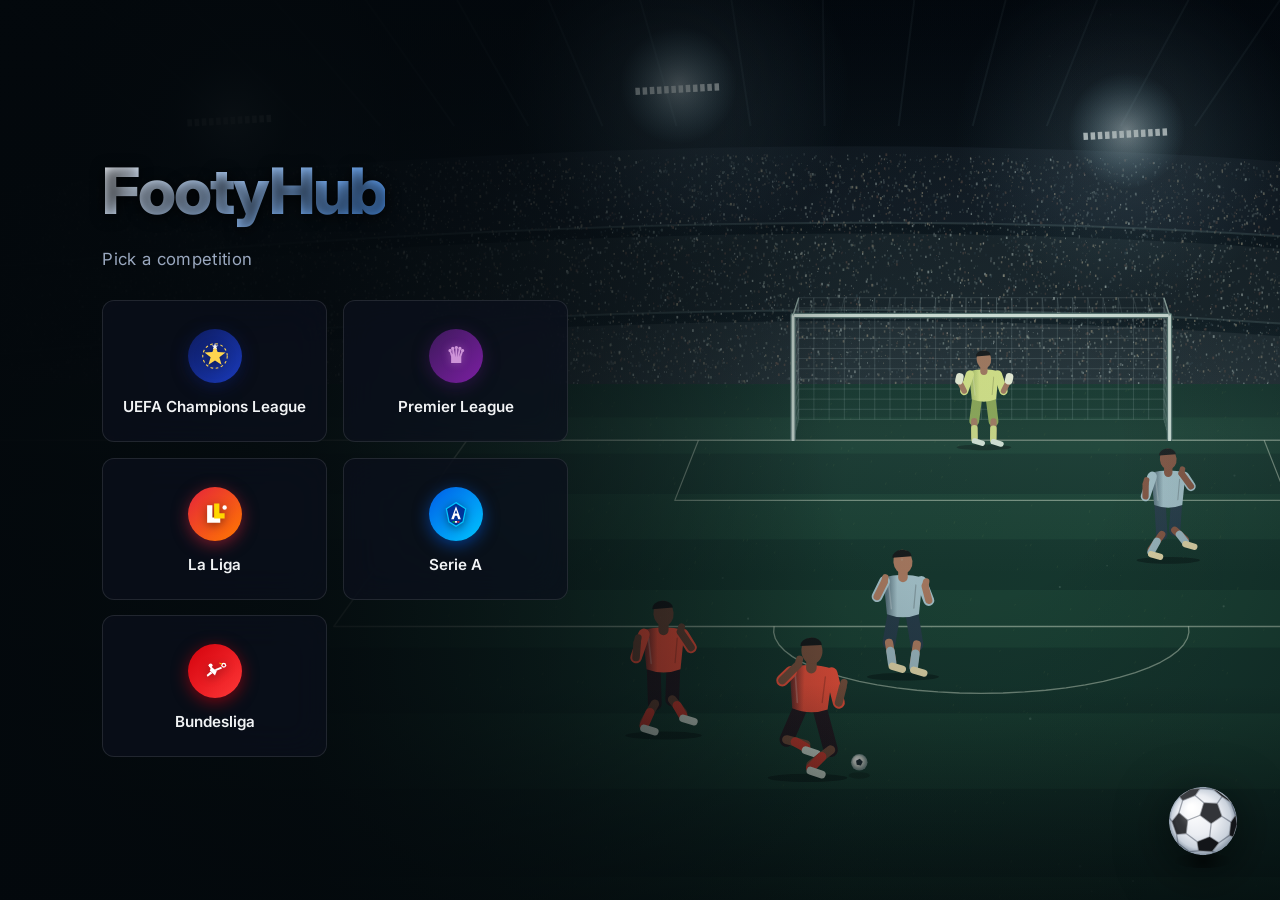
==== commit 11313d2d: "revert: restore original animated canvas hero and layout" ====
--- a/footyhub/index.html
+++ b/footyhub/index.html
@@ -3,177 +3,49 @@
 <head>
   <meta charset="UTF-8">
   <meta name="viewport" content="width=device-width, initial-scale=1.0">
-  <meta name="description" content="FootyHub — European Football Portal. Real-time scores, standings, stats, and 3D tactical pitch lineups for UCL, Premier League, La Liga, Serie A, and Bundesliga.">
-  <title>FootyHub — The European Football Dashboard</title>
+  <meta name="description" content="FootyHub — Live football scores, standings, stats, and lineups for UEFA Champions League and Premier League.">
+  <title>FootyHub — Live Football Stats</title>
   <link rel="preconnect" href="https://fonts.googleapis.com">
   <link rel="preconnect" href="https://fonts.gstatic.com" crossorigin>
-  <link href="https://fonts.googleapis.com/css2?family=Inter:wght@400;500;600;700;800;900&display=swap" rel="stylesheet">
-  <link rel="stylesheet" href="style.css?v=20">
+  <link href="https://fonts.googleapis.com/css2?family=Inter:wght@400;500;600;700;800&display=swap" rel="stylesheet">
+  <link rel="stylesheet" href="style.css?v=14">
 </head>
-<body class="dashboard-home">
+<body class="home-page">
+  <main class="hero" role="img" aria-label="An animated nighttime football attack ending with a powerful shot into the upper-right corner of the goal.">
+    <canvas aria-hidden="true"></canvas>
 
-  <!-- 1. Sticky Glass Navbar -->
-  <header class="dash-navbar">
-    <div class="dash-nav-inner">
-      <a href="index.html" class="dash-brand">
-        <span class="brand-ball-icon">⚽</span>
-        <span class="brand-text">Footy<span class="brand-accent">Hub</span></span>
-      </a>
+    <div class="hero-overlay">
+      <h1>FootyHub</h1>
+      <p class="subtitle">Pick a competition</p>
 
-      <div class="dash-live-badge">
-        <span class="pulse-radar"></span>
-        <span>2025/26 LIVE</span>
-      </div>
-
-      <nav class="dash-nav-links" aria-label="Main Navigation">
-        <a href="matches.html" class="dash-nav-link"><span class="nav-icon">⚡</span> Matches</a>
-        <a href="standings.html" class="dash-nav-link"><span class="nav-icon">🏆</span> Tables</a>
-        <a href="stats.html" class="dash-nav-link"><span class="nav-icon">🔥</span> Stats</a>
-        <a href="lineup.html" class="dash-nav-link"><span class="nav-icon">📋</span> 3D Lineups</a>
-      </nav>
-    </div>
-  </header>
-
-  <main class="dash-container">
-
-    <!-- 2. Hero Section: Featured Matchday Showcase ("The Main Event") -->
-    <section class="marquee-showcase-section">
-      <div class="marquee-card tilt-card" data-tilt data-tilt-max="6">
-        <div class="marquee-header">
-          <span class="marquee-tag">⭐ MATCH OF THE WEEK · CHAMPIONS LEAGUE</span>
-          <span class="marquee-status-pill"><span class="live-indicator-dot"></span> LIVE 76'</span>
-        </div>
-
-        <div class="marquee-clash">
-          <!-- Home Team -->
-          <div class="clash-team home-side">
-            <img src="https://a.espncdn.com/i/teamlogos/soccer/500/86.png" alt="Real Madrid Crest" class="clash-crest" loading="lazy">
-            <span class="clash-team-name">Real Madrid</span>
-            <span class="clash-form">Form: <span class="form-w">W</span><span class="form-w">W</span><span class="form-w">W</span><span class="form-d">D</span><span class="form-w">W</span></span>
-          </div>
-
-          <!-- Scoreboard Center -->
-          <div class="clash-score-center">
-            <div class="clash-score">
-              <span class="score-digit">2</span>
-              <span class="score-dash">:</span>
-              <span class="score-digit">1</span>
-            </div>
-            <span class="clash-venue">📍 Santiago Bernabéu · Madrid</span>
-            <div class="clash-momentum-bar" title="Win Probability: Real Madrid 48% | Draw 24% | Man City 28%">
-              <div class="bar-segment home-seg" style="width: 48%"></div>
-              <div class="bar-segment draw-seg" style="width: 24%"></div>
-              <div class="bar-segment away-seg" style="width: 28%"></div>
-            </div>
-            <div class="clash-odds-label">
-              <span>RMA 48%</span>
-              <span>DRAW 24%</span>
-              <span>MCI 28%</span>
-            </div>
-          </div>
-
-          <!-- Away Team -->
-          <div class="clash-team away-side">
-            <img src="https://a.espncdn.com/i/teamlogos/soccer/500/382.png" alt="Manchester City Crest" class="clash-crest" loading="lazy">
-            <span class="clash-team-name">Manchester City</span>
-            <span class="clash-form">Form: <span class="form-w">W</span><span class="form-w">W</span><span class="form-d">D</span><span class="form-w">W</span><span class="form-w">W</span></span>
-          </div>
-        </div>
-
-        <div class="marquee-actions">
-          <a href="lineup.html" class="dash-btn btn-primary">
-            <span>📋 Inspect 3D Tactical Lineups</span>
-            <span class="btn-arrow">→</span>
-          </a>
-          <a href="matches.html" class="dash-btn btn-secondary">
-            <span>⚡ Open Match Center</span>
-          </a>
-        </div>
-      </div>
-    </section>
-
-    <!-- 3. Choose Your Competition: 5 Holographic League Cards -->
-    <section class="dash-section">
-      <div class="section-title-row">
-        <div>
-          <h2 class="dash-section-title">Elite Competitions</h2>
-          <p class="dash-section-sub">Select a league to explore live standings, fixtures, player stats & 3D lineups</p>
-        </div>
-        <a href="standings.html" class="section-view-all">Full League Tables →</a>
-      </div>
-
-      <div class="competitions-grid">
-        <!-- 1. Champions League -->
-        <a href="standings.html" class="comp-card tilt-card comp-ucl" data-tilt data-tilt-max="10">
-          <div class="comp-card-glow"></div>
-          <div class="comp-card-top">
-            <span class="comp-tag ucl-tag">UCL</span>
-            <span class="comp-clubs">36 Clubs</span>
-          </div>
-          <div class="comp-card-icon-wrap" data-tilt-depth="22">
-            <svg class="league-svg ucl-svg" viewBox="0 0 32 32" width="36" height="36" fill="none" aria-hidden="true">
+      <div class="league-grid">
+        <a href="standings.html" class="league-card" id="card-ucl">
+          <span class="league-card-icon ucl-icon">
+            <svg class="league-svg ucl-svg" viewBox="0 0 32 32" width="28" height="28" fill="none" aria-hidden="true">
               <polygon points="16,3 19,11.5 28,12 21,17.5 23.5,26 16,21 8.5,26 11,17.5 4,12 13,11.5" fill="#ffd54f"/>
               <circle cx="16" cy="16" r="14" stroke="#ffd54f" stroke-width="1.2" stroke-dasharray="3,3" fill="none"/>
-              <polygon points="16,1 17,4 20,4 17.5,5.8 18.5,8.5 16,7 13.5,8.5 14.5,5.8 12,4 15,4" fill="#ffffff" opacity="0.95"/>
+              <polygon points="16,1 17,4 20,4 17.5,5.8 18.5,8.5 16,7 13.5,8.5 14.5,5.8 12,4 15,4" fill="#ffffff" opacity="0.9"/>
             </svg>
-          </div>
-          <h3 class="comp-name">Champions League</h3>
-          <p class="comp-desc">The crown jewel of European football prestige</p>
-          <div class="comp-action">
-            <span>Explore Hub</span>
-            <span class="comp-arrow">→</span>
-          </div>
+          </span>
+          <span class="league-card-name">UEFA Champions League</span>
         </a>
-
-        <!-- 2. Premier League -->
-        <a href="standings.html?league=epl" class="comp-card tilt-card comp-epl" data-tilt data-tilt-max="10">
-          <div class="comp-card-glow"></div>
-          <div class="comp-card-top">
-            <span class="comp-tag epl-tag">EPL</span>
-            <span class="comp-clubs">20 Clubs</span>
-          </div>
-          <div class="comp-card-icon-wrap" data-tilt-depth="22">
-            <span class="epl-crown-badge">♛</span>
-          </div>
-          <h3 class="comp-name">Premier League</h3>
-          <p class="comp-desc">Fastest & fiercest title race on the planet</p>
-          <div class="comp-action">
-            <span>Explore Hub</span>
-            <span class="comp-arrow">→</span>
-          </div>
+        <a href="standings.html?league=epl" class="league-card" id="card-epl">
+          <span class="league-card-icon epl-icon">♛</span>
+          <span class="league-card-name">Premier League</span>
         </a>
-
-        <!-- 3. La Liga -->
-        <a href="standings.html?league=laliga" class="comp-card tilt-card comp-laliga" data-tilt data-tilt-max="10">
-          <div class="comp-card-glow"></div>
-          <div class="comp-card-top">
-            <span class="comp-tag laliga-tag">ESP</span>
-            <span class="comp-clubs">20 Clubs</span>
-          </div>
-          <div class="comp-card-icon-wrap" data-tilt-depth="22">
-            <svg class="league-svg laliga-svg" viewBox="0 0 32 32" width="36" height="36" fill="none" aria-hidden="true">
+        <a href="standings.html?league=laliga" class="league-card" id="card-laliga">
+          <span class="league-card-icon laliga-icon">
+            <svg class="league-svg laliga-svg" viewBox="0 0 32 32" width="28" height="28" fill="none" aria-hidden="true">
               <path d="M7 6 L13 6 L13 20 L22 20 L22 26 L7 26 Z" fill="#ffffff"/>
               <path d="M15 4 L21 4 L21 15 L27 15 L27 21 L15 21 Z" fill="#ffd700"/>
               <circle cx="27" cy="8.5" r="2.5" fill="#ffffff"/>
             </svg>
-          </div>
-          <h3 class="comp-name">La Liga</h3>
-          <p class="comp-desc">Pure flair, passion & technical artistry</p>
-          <div class="comp-action">
-            <span>Explore Hub</span>
-            <span class="comp-arrow">→</span>
-          </div>
+          </span>
+          <span class="league-card-name">La Liga</span>
         </a>
-
-        <!-- 4. Serie A -->
-        <a href="standings.html?league=serieA" class="comp-card tilt-card comp-seriea" data-tilt data-tilt-max="10">
-          <div class="comp-card-glow"></div>
-          <div class="comp-card-top">
-            <span class="comp-tag seriea-tag">ITA</span>
-            <span class="comp-clubs">20 Clubs</span>
-          </div>
-          <div class="comp-card-icon-wrap" data-tilt-depth="22">
-            <svg class="league-svg seriea-svg" viewBox="0 0 32 32" width="36" height="36" fill="none" aria-hidden="true">
+        <a href="standings.html?league=serieA" class="league-card" id="card-seriea">
+          <span class="league-card-icon seriea-icon">
+            <svg class="league-svg seriea-svg" viewBox="0 0 32 32" width="28" height="28" fill="none" aria-hidden="true">
               <polygon points="16,3 27,10 24,25 16,30 8,25 5,10" fill="#003399" stroke="#00c6ff" stroke-width="1.4"/>
               <path d="M16 7 L21.5 22 L18.5 22 L17.2 18 L14.8 18 L13.5 22 L10.5 22 Z" fill="#ffffff"/>
               <polygon points="16,11 17.6,15.5 14.4,15.5" fill="#003399"/>
@@ -181,24 +53,12 @@
               <rect x="14.7" y="24" width="2.6" height="2" rx="0.5" fill="#ffffff"/>
               <rect x="17.4" y="24" width="2.6" height="2" rx="0.5" fill="#ce2b37"/>
             </svg>
-          </div>
-          <h3 class="comp-name">Serie A</h3>
-          <p class="comp-desc">Tactical cathedrals & historic Calcio heritage</p>
-          <div class="comp-action">
-            <span>Explore Hub</span>
-            <span class="comp-arrow">→</span>
-          </div>
+          </span>
+          <span class="league-card-name">Serie A</span>
         </a>
-
-        <!-- 5. Bundesliga -->
-        <a href="standings.html?league=bundesliga" class="comp-card tilt-card comp-bundesliga" data-tilt data-tilt-max="10">
-          <div class="comp-card-glow"></div>
-          <div class="comp-card-top">
-            <span class="comp-tag bundesliga-tag">GER</span>
-            <span class="comp-clubs">18 Clubs</span>
-          </div>
-          <div class="comp-card-icon-wrap" data-tilt-depth="22">
-            <svg class="league-svg bundesliga-svg" viewBox="0 0 32 32" width="36" height="36" fill="none" aria-hidden="true">
+        <a href="standings.html?league=bundesliga" class="league-card" id="card-bundesliga">
+          <span class="league-card-icon bundesliga-icon">
+            <svg class="league-svg bundesliga-svg" viewBox="0 0 32 32" width="28" height="28" fill="none" aria-hidden="true">
               <circle cx="11" cy="9.5" r="2.2" fill="#ffffff"/>
               <path d="M12 11.5 L18 16 L16 21 L10 15.5 Z" fill="#ffffff"/>
               <path d="M17 16 L24 13 L23 11 L16 14 Z" fill="#ffffff"/>
@@ -208,298 +68,18 @@
               <polygon points="26,8 27.5,9 27,10.5 25,10.5 24.5,9" fill="#d3010c"/>
               <line x1="21.5" y1="7" x2="23.5" y2="8" stroke="#ffcc00" stroke-width="1.2" stroke-linecap="round"/>
             </svg>
-          </div>
-          <h3 class="comp-name">Bundesliga</h3>
-          <p class="comp-desc">High-tempo pressing & the roar of the Yellow Wall</p>
-          <div class="comp-action">
-            <span>Explore Hub</span>
-            <span class="comp-arrow">→</span>
-          </div>
+          </span>
+          <span class="league-card-name">Bundesliga</span>
         </a>
       </div>
-    </section>
+    </div>
 
-    <!-- 4. European Marquee Matchweek Strip -->
-    <section class="dash-section">
-      <div class="section-title-row">
-        <div>
-          <h2 class="dash-section-title">Matchweek Highlights</h2>
-          <p class="dash-section-sub">Real-time scores and upcoming clashes across the top 5 leagues</p>
-        </div>
-        <a href="matches.html" class="section-view-all">All Fixtures & Results →</a>
-      </div>
-
-      <div class="matchweek-grid">
-        <!-- Match 1 (EPL Live) -->
-        <a href="matches.html" class="dash-match-card tilt-card" data-tilt data-tilt-max="8">
-          <div class="match-card-meta">
-            <span class="meta-comp">Premier League · MW 28</span>
-            <span class="meta-status live-status"><span class="live-indicator-dot"></span> LIVE 68'</span>
-          </div>
-          <div class="match-card-row">
-            <div class="match-card-team">
-              <img src="https://a.espncdn.com/i/teamlogos/soccer/500/359.png" alt="Arsenal" class="team-mini-crest">
-              <span class="team-name">Arsenal</span>
-            </div>
-            <span class="match-score-pill live-pill">1</span>
-          </div>
-          <div class="match-card-row">
-            <div class="match-card-team">
-              <img src="https://a.espncdn.com/i/teamlogos/soccer/500/364.png" alt="Liverpool" class="team-mini-crest">
-              <span class="team-name">Liverpool</span>
-            </div>
-            <span class="match-score-pill live-pill">0</span>
-          </div>
-        </a>
-
-        <!-- Match 2 (La Liga FT) -->
-        <a href="matches.html" class="dash-match-card tilt-card" data-tilt data-tilt-max="8">
-          <div class="match-card-meta">
-            <span class="meta-comp">La Liga · El Clásico</span>
-            <span class="meta-status ft-status">FT</span>
-          </div>
-          <div class="match-card-row">
-            <div class="match-card-team">
-              <img src="https://a.espncdn.com/i/teamlogos/soccer/500/83.png" alt="Barcelona" class="team-mini-crest">
-              <span class="team-name">FC Barcelona</span>
-            </div>
-            <span class="match-score-pill ft-pill">3</span>
-          </div>
-          <div class="match-card-row">
-            <div class="match-card-team">
-              <img src="https://a.espncdn.com/i/teamlogos/soccer/500/86.png" alt="Real Madrid" class="team-mini-crest">
-              <span class="team-name">Real Madrid</span>
-            </div>
-            <span class="match-score-pill ft-pill">1</span>
-          </div>
-        </a>
-
-        <!-- Match 3 (Serie A FT) -->
-        <a href="matches.html" class="dash-match-card tilt-card" data-tilt data-tilt-max="8">
-          <div class="match-card-meta">
-            <span class="meta-comp">Serie A · Derby d'Italia</span>
-            <span class="meta-status ft-status">FT</span>
-          </div>
-          <div class="match-card-row">
-            <div class="match-card-team">
-              <img src="https://a.espncdn.com/i/teamlogos/soccer/500/110.png" alt="Inter Milan" class="team-mini-crest">
-              <span class="team-name">Inter Milan</span>
-            </div>
-            <span class="match-score-pill ft-pill">2</span>
-          </div>
-          <div class="match-card-row">
-            <div class="match-card-team">
-              <img src="https://a.espncdn.com/i/teamlogos/soccer/500/111.png" alt="Juventus" class="team-mini-crest">
-              <span class="team-name">Juventus</span>
-            </div>
-            <span class="match-score-pill ft-pill">0</span>
-          </div>
-        </a>
-
-        <!-- Match 4 (Bundesliga FT) -->
-        <a href="matches.html" class="dash-match-card tilt-card" data-tilt data-tilt-max="8">
-          <div class="match-card-meta">
-            <span class="meta-comp">Bundesliga · Der Klassiker</span>
-            <span class="meta-status ft-status">FT</span>
-          </div>
-          <div class="match-card-row">
-            <div class="match-card-team">
-              <img src="https://a.espncdn.com/i/teamlogos/soccer/500/132.png" alt="Bayern Munich" class="team-mini-crest">
-              <span class="team-name">Bayern Munich</span>
-            </div>
-            <span class="match-score-pill ft-pill">3</span>
-          </div>
-          <div class="match-card-row">
-            <div class="match-card-team">
-              <img src="https://a.espncdn.com/i/teamlogos/soccer/500/124.png" alt="Borussia Dortmund" class="team-mini-crest">
-              <span class="team-name">Dortmund</span>
-            </div>
-            <span class="match-score-pill ft-pill">2</span>
-          </div>
-        </a>
-      </div>
-    </section>
-
-    <!-- 5. Split Section: Top Ballers & Interactive 3D Tactical Pitch Preview -->
-    <section class="dash-split-section">
-      <!-- Left: Top Ballers Podium -->
-      <div class="split-col-stats">
-        <div class="section-title-row">
-          <div>
-            <h2 class="dash-section-title">Golden Boot Leaders</h2>
-            <p class="dash-section-sub">Top European goalscorers of the 2025/26 season</p>
-          </div>
-          <a href="stats.html" class="section-view-all">Full Stats →</a>
-        </div>
-
-        <div class="podium-showcase">
-          <!-- Silver (#2) -->
-          <div class="podium-card podium-card-silver tilt-card" data-tilt data-tilt-max="10">
-            <div class="podium-medal">🥈</div>
-            <span class="podium-rank">#2</span>
-            <div class="podium-name">Erling Haaland</div>
-            <div class="podium-team">Manchester City</div>
-            <div class="podium-count">26 <span class="podium-unit">Goals</span></div>
-          </div>
-
-          <!-- Gold (#1) -->
-          <div class="podium-card podium-card-gold tilt-card" data-tilt data-tilt-max="10">
-            <div class="podium-medal">🥇</div>
-            <span class="podium-rank">#1</span>
-            <div class="podium-name">Kylian Mbappé</div>
-            <div class="podium-team">Real Madrid</div>
-            <div class="podium-count">28 <span class="podium-unit">Goals</span></div>
-          </div>
-
-          <!-- Bronze (#3) -->
-          <div class="podium-card podium-card-bronze tilt-card" data-tilt data-tilt-max="10">
-            <div class="podium-medal">🥉</div>
-            <span class="podium-rank">#3</span>
-            <div class="podium-name">Harry Kane</div>
-            <div class="podium-team">Bayern Munich</div>
-            <div class="podium-count">24 <span class="podium-unit">Goals</span></div>
-          </div>
-        </div>
-      </div>
-
-      <!-- Right: Interactive 3D Tactical Pitch Preview -->
-      <div class="split-col-pitch">
-        <div class="section-title-row">
-          <div>
-            <h2 class="dash-section-title">3D Tactical Pitch</h2>
-            <p class="dash-section-sub">Real Madrid 4-3-3 Lineup · Hover player tokens to elevate</p>
-          </div>
-          <a href="lineup.html" class="section-view-all">Open 3D Builder →</a>
-        </div>
-
-        <div class="pitch-preview-wrapper tilt-card" data-tilt data-tilt-max="6">
-          <div class="pitch-perspective-stage">
-            <div class="pitch-3d">
-              <div class="pitch-turf-stripes"></div>
-              <div class="pitch-lines">
-                <div class="pitch-center-circle"></div>
-                <div class="pitch-halfway-line"></div>
-                <div class="pitch-penalty-box-top"></div>
-                <div class="pitch-penalty-box-bottom"></div>
-              </div>
-              <div class="pitch-formation-grid">
-                <!-- Attackers -->
-                <div class="pitch-row">
-                  <div class="pitch-player" title="Vinícius Jr #7">
-                    <div class="pitch-player-shadow"></div>
-                    <div class="pitch-player-token"><div class="pitch-player-avatar">VJ</div><span class="pitch-player-num">7</span></div>
-                    <div class="pitch-player-label">Vinícius</div>
-                  </div>
-                  <div class="pitch-player" title="Kylian Mbappé #9">
-                    <div class="pitch-player-shadow"></div>
-                    <div class="pitch-player-token"><div class="pitch-player-avatar">KM</div><span class="pitch-player-num">9</span></div>
-                    <div class="pitch-player-label">Mbappé</div>
-                  </div>
-                  <div class="pitch-player" title="Rodrygo #11">
-                    <div class="pitch-player-shadow"></div>
-                    <div class="pitch-player-token"><div class="pitch-player-avatar">RO</div><span class="pitch-player-num">11</span></div>
-                    <div class="pitch-player-label">Rodrygo</div>
-                  </div>
-                </div>
-                <!-- Midfielders -->
-                <div class="pitch-row">
-                  <div class="pitch-player" title="Jude Bellingham #5">
-                    <div class="pitch-player-shadow"></div>
-                    <div class="pitch-player-token"><div class="pitch-player-avatar">JB</div><span class="pitch-player-num">5</span></div>
-                    <div class="pitch-player-label">Bellingham</div>
-                  </div>
-                  <div class="pitch-player" title="Fede Valverde #8">
-                    <div class="pitch-player-shadow"></div>
-                    <div class="pitch-player-token"><div class="pitch-player-avatar">FV</div><span class="pitch-player-num">8</span></div>
-                    <div class="pitch-player-label">Valverde</div>
-                  </div>
-                  <div class="pitch-player" title="Eduardo Camavinga #6">
-                    <div class="pitch-player-shadow"></div>
-                    <div class="pitch-player-token"><div class="pitch-player-avatar">EC</div><span class="pitch-player-num">6</span></div>
-                    <div class="pitch-player-label">Camavinga</div>
-                  </div>
-                </div>
-                <!-- Defenders -->
-                <div class="pitch-row">
-                  <div class="pitch-player" title="Ferland Mendy #23">
-                    <div class="pitch-player-shadow"></div>
-                    <div class="pitch-player-token"><div class="pitch-player-avatar">FM</div><span class="pitch-player-num">23</span></div>
-                    <div class="pitch-player-label">Mendy</div>
-                  </div>
-                  <div class="pitch-player" title="Antonio Rüdiger #22">
-                    <div class="pitch-player-shadow"></div>
-                    <div class="pitch-player-token"><div class="pitch-player-avatar">AR</div><span class="pitch-player-num">22</span></div>
-                    <div class="pitch-player-label">Rüdiger</div>
-                  </div>
-                  <div class="pitch-player" title="Éder Militão #3">
-                    <div class="pitch-player-shadow"></div>
-                    <div class="pitch-player-token"><div class="pitch-player-avatar">EM</div><span class="pitch-player-num">3</span></div>
-                    <div class="pitch-player-label">Militão</div>
-                  </div>
-                  <div class="pitch-player" title="Dani Carvajal #2">
-                    <div class="pitch-player-shadow"></div>
-                    <div class="pitch-player-token"><div class="pitch-player-avatar">DC</div><span class="pitch-player-num">2</span></div>
-                    <div class="pitch-player-label">Carvajal</div>
-                  </div>
-                </div>
-                <!-- Goalkeeper -->
-                <div class="pitch-row">
-                  <div class="pitch-player" title="Thibaut Courtois #1">
-                    <div class="pitch-player-shadow"></div>
-                    <div class="pitch-player-token"><div class="pitch-player-avatar">TC</div><span class="pitch-player-num">1</span></div>
-                    <div class="pitch-player-label">Courtois</div>
-                  </div>
-                </div>
-              </div>
-            </div>
-          </div>
-        </div>
-      </div>
-    </section>
-
+    <!-- Free-floating interactive 3D football (draggable anywhere) -->
+    <canvas id="ball-3d-canvas" width="90" height="90" aria-label="Interactive 3D Football"></canvas>
   </main>
 
-  <!-- 6. Developer Portfolio Footer -->
-  <footer class="dash-footer">
-    <div class="footer-inner">
-      <div class="footer-left">
-        <span class="footer-brand">⚽ FootyHub</span>
-        <p class="footer-desc">Professional European Football Platform with real-time stats, isometric 3D pitch tactics, and high-performance glassmorphism.</p>
-        <div class="footer-tech-tags">
-          <span class="tech-tag">HTML5</span>
-          <span class="tech-tag">CSS3 Grid/Flex</span>
-          <span class="tech-tag">Vanilla JS ES6+</span>
-          <span class="tech-tag">WebGL 3D Physics</span>
-          <span class="tech-tag">Zero Dependencies</span>
-        </div>
-      </div>
-      <div class="footer-nav">
-        <div class="footer-col">
-          <span class="footer-heading">Leagues</span>
-          <a href="standings.html">Champions League</a>
-          <a href="standings.html?league=epl">Premier League</a>
-          <a href="standings.html?league=laliga">La Liga</a>
-          <a href="standings.html?league=serieA">Serie A</a>
-          <a href="standings.html?league=bundesliga">Bundesliga</a>
-        </div>
-        <div class="footer-col">
-          <span class="footer-heading">Features</span>
-          <a href="matches.html">Live Match Center</a>
-          <a href="standings.html">League Standings</a>
-          <a href="stats.html">Golden Boot & Assists</a>
-          <a href="lineup.html">3D Tactical Lineups</a>
-        </div>
-      </div>
-    </div>
-    <div class="footer-bottom">
-      <span>FootyHub Portfolio Project · Designed for High Performance & Precision</span>
-    </div>
-  </footer>
-
-  <!-- Free-floating interactive 3D physics football -->
-  <canvas id="ball-3d-canvas" width="90" height="90" aria-label="Interactive 3D Football"></canvas>
-
-  <script src="tilt-3d.js?v=3"></script>
-  <script src="ball-3d.js?v=6"></script>
+  <script src="tilt-3d.js?v=1"></script>
+  <script src="hero-animation.js?v=2"></script>
+  <script src="ball-3d.js?v=5"></script>
 </body>
 </html>
--- a/footyhub/style.css
+++ b/footyhub/style.css
@@ -1653,1318 +1653,84 @@
 
 
 /* ============================================
-   13. Broadcast-Grade Football Dashboard (Homepage)
+   13. Full-Screen Hero (Homepage)
    ============================================ */
-
-body.dashboard-home {
-  background: radial-gradient(circle at 50% 0%, #101c36 0%, #070d18 45%, #03060a 100%);
-  min-height: 100vh;
-  color: #e2e8f0;
-  font-family: 'Inter', system-ui, -apple-system, sans-serif;
-  overflow-x: hidden;
+.hero {
+  position: relative;
+  width: 100%;
+  height: 100vh;
+  height: 100svh;
+  overflow: hidden;
+  background: #060b10;
+  isolation: isolate;
+}
+
+.hero canvas {
+  display: block;
+  width: 100%;
+  height: 100%;
+}
+
+.hero::after {
+  position: absolute;
+  inset: 0;
+  content: "";
+  pointer-events: none;
+  background:
+    linear-gradient(
+      90deg,
+      rgba(3, 8, 12, .96) 0%,
+      rgba(3, 8, 12, .87) 24%,
+      rgba(3, 8, 12, .55) 43%,
+      rgba(3, 8, 12, .08) 66%,
+      transparent 100%
+    ),
+    linear-gradient(
+      0deg,
+      rgba(2, 7, 10, .66),
+      transparent 24%,
+      transparent 77%,
+      rgba(2, 7, 10, .3)
+    );
+}
+
+.hero-overlay {
+  position: absolute;
+  inset: 0;
+  z-index: 1;
+  display: flex;
+  flex-direction: column;
+  justify-content: center;
+  align-items: flex-start;
+  padding: 0 8%;
+}
+
+/* Gradient shimmering title */
+.hero-overlay h1 {
+  text-align: left;
   margin: 0;
-  padding: 0;
-}
-
-/* 1. Sticky Glass Navbar */
-.dash-navbar {
-  position: sticky;
-  top: 0;
-  z-index: 1000;
-  width: 100%;
-  background: rgba(8, 14, 26, 0.85);
-  backdrop-filter: blur(20px);
-  -webkit-backdrop-filter: blur(20px);
-  border-bottom: 1px solid rgba(255, 255, 255, 0.08);
-}
-
-.dash-nav-inner {
-  max-width: 1280px;
-  margin: 0 auto;
-  padding: 14px 24px;
-  display: flex;
-  align-items: center;
-  justify-content: space-between;
-  gap: 16px;
-}
-
-.dash-brand {
-  display: flex;
-  align-items: center;
-  gap: 10px;
-  text-decoration: none;
-  font-size: 1.35em;
+  font-size: clamp(2.5em, 5vw, 4.2em);
   font-weight: 800;
-  color: #ffffff;
-  letter-spacing: -0.02em;
-  transition: transform 0.2s ease;
-}
-
-.dash-brand:hover {
-  transform: scale(1.02);
-}
-
-.dash-brand .brand-ball-icon {
-  font-size: 1.2em;
-  line-height: 1;
-}
-
-.dash-brand .brand-accent {
-  background: linear-gradient(135deg, #00e5ff, #3b82f6);
+  letter-spacing: -0.035em;
+  background: linear-gradient(135deg, #ffffff 0%, var(--accent) 45%, #ffffff 85%, var(--accent-light) 100%);
+  background-size: 250% auto;
   -webkit-background-clip: text;
   -webkit-text-fill-color: transparent;
   background-clip: text;
-}
-
-.dash-live-badge {
-  display: flex;
-  align-items: center;
-  gap: 8px;
-  font-size: 0.78em;
-  font-weight: 700;
-  color: #10b981;
-  background: rgba(16, 185, 129, 0.12);
-  border: 1px solid rgba(16, 185, 129, 0.3);
-  padding: 5px 12px;
-  border-radius: 9999px;
-  letter-spacing: 0.04em;
-  box-shadow: 0 0 12px rgba(16, 185, 129, 0.15);
-}
-
-.pulse-radar {
-  width: 8px;
-  height: 8px;
-  border-radius: 50%;
-  background: #10b981;
-  box-shadow: 0 0 0 0 rgba(16, 185, 129, 0.7);
-  animation: pulseRadar 2s infinite cubic-bezier(0.4, 0, 0.6, 1);
-}
-
-@keyframes pulseRadar {
-  0% {
-    box-shadow: 0 0 0 0 rgba(16, 185, 129, 0.7);
-  }
-  70% {
-    box-shadow: 0 0 0 8px rgba(16, 185, 129, 0);
-  }
-  100% {
-    box-shadow: 0 0 0 0 rgba(16, 185, 129, 0);
-  }
-}
-
-.dash-nav-links {
-  display: flex;
-  align-items: center;
-  gap: 8px;
-}
-
-.dash-nav-link {
-  display: flex;
-  align-items: center;
-  gap: 6px;
-  padding: 8px 16px;
-  border-radius: 10px;
-  color: #94a3b8;
-  font-size: 0.88em;
-  font-weight: 600;
-  text-decoration: none;
-  border: 1px solid transparent;
-  transition: all 0.2s cubic-bezier(0.16, 1, 0.3, 1);
-}
-
-.dash-nav-link:hover {
-  color: #ffffff;
-  background: rgba(255, 255, 255, 0.08);
-  border-color: rgba(255, 255, 255, 0.12);
-  transform: translateY(-1px);
-}
-
-/* 2. Dashboard Container */
-.dash-container {
-  max-width: 1280px;
-  margin: 0 auto;
-  padding: 32px 24px 64px;
-  display: flex;
-  flex-direction: column;
-  gap: 48px;
-}
-
-/* 3. Featured Matchday Showcase ("The Main Event") */
-.marquee-showcase-section {
-  width: 100%;
-}
-
-.marquee-card {
-  position: relative;
-  overflow: hidden;
-  background: radial-gradient(ellipse at 50% 0%, rgba(30, 58, 110, 0.45) 0%, rgba(13, 22, 40, 0.85) 60%, rgba(8, 13, 24, 0.95) 100%);
-  border: 1px solid rgba(255, 255, 255, 0.12);
-  box-shadow: 0 20px 50px -10px rgba(0, 0, 0, 0.6), inset 0 1px 0 rgba(255, 255, 255, 0.15);
-  border-radius: 24px;
-  padding: 36px 32px;
-  backdrop-filter: blur(24px);
-  -webkit-backdrop-filter: blur(24px);
-  transition: transform 0.3s cubic-bezier(0.16, 1, 0.3, 1), box-shadow 0.3s ease, border-color 0.3s ease;
-  transform-style: preserve-3d;
-}
-
-.marquee-card:hover {
-  border-color: rgba(56, 189, 248, 0.35);
-  box-shadow: 0 24px 60px -10px rgba(0, 0, 0, 0.7), 0 0 30px rgba(56, 189, 248, 0.15);
-}
-
-.marquee-header {
-  display: flex;
-  align-items: center;
-  justify-content: space-between;
-  margin-bottom: 28px;
-  flex-wrap: wrap;
-  gap: 12px;
-}
-
-.marquee-tag {
-  font-size: 0.8em;
-  font-weight: 800;
-  letter-spacing: 0.08em;
-  color: #ffd54f;
-  text-transform: uppercase;
-  background: rgba(255, 213, 79, 0.12);
-  border: 1px solid rgba(255, 213, 79, 0.28);
-  padding: 5px 14px;
-  border-radius: 8px;
-}
-
-.marquee-status-pill {
-  display: inline-flex;
-  align-items: center;
-  gap: 7px;
-  font-size: 0.8em;
-  font-weight: 700;
-  color: #ef4444;
-  background: rgba(239, 68, 68, 0.12);
-  border: 1px solid rgba(239, 68, 68, 0.35);
-  padding: 5px 14px;
-  border-radius: 9999px;
-}
-
-.live-indicator-dot {
-  width: 8px;
-  height: 8px;
-  border-radius: 50%;
-  background: #ef4444;
-  box-shadow: 0 0 10px #ef4444;
-  animation: blinkLiveDot 1.4s ease-in-out infinite;
-}
-
-@keyframes blinkLiveDot {
-  0%, 100% { opacity: 1; transform: scale(1); }
-  50% { opacity: 0.3; transform: scale(0.85); }
-}
-
-.marquee-clash {
-  display: grid;
-  grid-template-columns: 1fr auto 1fr;
-  align-items: center;
-  gap: 36px;
-  padding: 8px 0 32px;
-}
-
-.clash-team {
-  display: flex;
-  flex-direction: column;
-  align-items: center;
-  text-align: center;
-  gap: 12px;
-}
-
-.clash-crest {
-  width: 104px;
-  height: 104px;
-  object-fit: contain;
-  filter: drop-shadow(0 12px 24px rgba(0, 0, 0, 0.6));
-  transition: transform 0.35s cubic-bezier(0.16, 1, 0.3, 1);
-}
-
-.marquee-card:hover .clash-crest {
-  transform: scale(1.08);
-}
-
-.clash-team-name {
-  font-size: 1.4em;
-  font-weight: 800;
-  color: #ffffff;
-  letter-spacing: -0.01em;
-}
-
-.clash-form {
-  font-size: 0.82em;
-  color: #94a3b8;
-  display: flex;
-  align-items: center;
-  gap: 5px;
-  font-weight: 600;
-}
-
-.form-w {
-  display: inline-flex;
-  align-items: center;
-  justify-content: center;
-  width: 20px;
-  height: 20px;
-  border-radius: 4px;
-  background: #10b981;
-  color: #ffffff;
-  font-size: 0.72em;
-  font-weight: 800;
-}
-
-.form-d {
-  display: inline-flex;
-  align-items: center;
-  justify-content: center;
-  width: 20px;
-  height: 20px;
-  border-radius: 4px;
-  background: #f59e0b;
-  color: #ffffff;
-  font-size: 0.72em;
-  font-weight: 800;
-}
-
-.form-l {
-  display: inline-flex;
-  align-items: center;
-  justify-content: center;
-  width: 20px;
-  height: 20px;
-  border-radius: 4px;
-  background: #ef4444;
-  color: #ffffff;
-  font-size: 0.72em;
-  font-weight: 800;
-}
-
-.clash-score-center {
-  display: flex;
-  flex-direction: column;
-  align-items: center;
-  text-align: center;
-  min-width: 280px;
-  gap: 10px;
-}
-
-.clash-score {
-  font-size: 4em;
-  font-weight: 900;
-  color: #ffffff;
-  letter-spacing: 0.06em;
-  line-height: 1;
-  display: flex;
-  align-items: center;
-  gap: 14px;
-  font-variant-numeric: tabular-nums;
-  text-shadow: 0 6px 24px rgba(0, 0, 0, 0.6);
-}
-
-.score-dash {
-  color: #64748b;
-  font-weight: 400;
-}
-
-.clash-venue {
-  font-size: 0.84em;
-  color: #94a3b8;
-  font-weight: 500;
-}
-
-.clash-momentum-bar {
-  width: 100%;
-  height: 8px;
-  background: rgba(255, 255, 255, 0.08);
-  border-radius: 9999px;
-  overflow: hidden;
-  display: flex;
-  margin-top: 6px;
-  box-shadow: inset 0 1px 2px rgba(0, 0, 0, 0.5);
-}
-
-.bar-segment.home-seg {
-  background: #3b82f6;
-}
-
-.bar-segment.draw-seg {
-  background: #64748b;
-}
-
-.bar-segment.away-seg {
-  background: #06b6d4;
-}
-
-.clash-odds-label {
-  width: 100%;
-  display: flex;
-  justify-content: space-between;
-  font-size: 0.74em;
-  font-weight: 700;
-  color: #64748b;
-  letter-spacing: 0.04em;
-}
-
-.marquee-actions {
-  display: flex;
-  justify-content: center;
-  gap: 16px;
-  border-top: 1px solid rgba(255, 255, 255, 0.08);
-  padding-top: 26px;
-  flex-wrap: wrap;
-}
-
-.dash-btn {
-  display: inline-flex;
-  align-items: center;
-  justify-content: center;
-  gap: 10px;
-  padding: 13px 26px;
-  border-radius: 12px;
-  font-weight: 700;
-  font-size: 0.95em;
-  text-decoration: none;
-  transition: all 0.25s cubic-bezier(0.16, 1, 0.3, 1);
-  cursor: pointer;
-}
-
-.btn-primary {
-  background: linear-gradient(135deg, #00e5ff 0%, #2563eb 100%);
-  color: #ffffff;
-  box-shadow: 0 8px 24px rgba(0, 229, 255, 0.25);
-  border: 1px solid rgba(255, 255, 255, 0.2);
-}
-
-.btn-primary:hover {
-  transform: translateY(-2px);
-  box-shadow: 0 12px 30px rgba(0, 229, 255, 0.45);
-}
-
-.btn-secondary {
-  background: rgba(255, 255, 255, 0.06);
-  color: #f1f5f9;
-  border: 1px solid rgba(255, 255, 255, 0.12);
-}
-
-.btn-secondary:hover {
-  background: rgba(255, 255, 255, 0.12);
-  border-color: rgba(255, 255, 255, 0.22);
-  transform: translateY(-2px);
-}
-
-.btn-arrow {
-  transition: transform 0.2s ease;
-}
-
-.btn-primary:hover .btn-arrow {
-  transform: translateX(4px);
-}
-
-/* 4. Section Headings */
-.dash-section {
-  width: 100%;
-}
-
-.section-title-row {
-  display: flex;
-  align-items: flex-end;
-  justify-content: space-between;
-  margin-bottom: 22px;
-  gap: 16px;
-  flex-wrap: wrap;
-}
-
-.dash-section-title {
-  font-size: 1.55em;
-  font-weight: 800;
-  color: #ffffff;
-  letter-spacing: -0.02em;
-  margin: 0;
-}
-
-.dash-section-sub {
-  font-size: 0.88em;
-  color: #94a3b8;
-  margin: 4px 0 0;
-}
-
-.section-view-all {
-  font-size: 0.86em;
-  font-weight: 700;
-  color: #38bdf8;
-  text-decoration: none;
-  transition: color 0.2s ease, transform 0.2s ease;
-  white-space: nowrap;
-}
-
-.section-view-all:hover {
-  color: #7dd3fc;
-  transform: translateX(2px);
-}
-
-/* 5. 5 Holographic Competition Cards */
-.competitions-grid {
-  display: grid;
-  grid-template-columns: repeat(5, 1fr);
-  gap: 18px;
-}
-
-.comp-card {
-  position: relative;
-  overflow: hidden;
-  background: rgba(14, 22, 38, 0.72);
-  backdrop-filter: blur(18px);
-  -webkit-backdrop-filter: blur(18px);
-  border: 1px solid rgba(255, 255, 255, 0.09);
-  border-radius: 18px;
-  padding: 24px 20px;
-  text-decoration: none;
-  color: inherit;
-  display: flex;
-  flex-direction: column;
-  transition: transform 0.3s cubic-bezier(0.16, 1, 0.3, 1),
-              border-color 0.3s ease,
-              box-shadow 0.3s ease;
-  transform-style: preserve-3d;
-  will-change: transform, box-shadow;
-}
-
-.comp-card-glow {
-  position: absolute;
-  inset: 0;
-  pointer-events: none;
-  opacity: 0;
-  transition: opacity 0.3s ease;
-  background: radial-gradient(circle at 50% 0%, var(--card-accent, rgba(56, 189, 248, 0.3)), transparent 70%);
-}
-
-.comp-card:hover .comp-card-glow {
-  opacity: 1;
-}
-
-.comp-card:hover {
-  transform: translateY(-6px);
-  box-shadow: 0 16px 36px rgba(0, 0, 0, 0.5), 0 0 24px var(--card-glow, rgba(56, 189, 248, 0.2));
-  border-color: var(--card-border, rgba(56, 189, 248, 0.4));
-}
-
-.comp-ucl {
-  --card-accent: rgba(255, 213, 79, 0.25);
-  --card-glow: rgba(255, 213, 79, 0.25);
-  --card-border: rgba(255, 213, 79, 0.5);
-}
-
-.comp-epl {
-  --card-accent: rgba(206, 147, 216, 0.25);
-  --card-glow: rgba(123, 31, 162, 0.3);
-  --card-border: rgba(206, 147, 216, 0.5);
-}
-
-.comp-laliga {
-  --card-accent: rgba(255, 122, 0, 0.25);
-  --card-glow: rgba(229, 35, 59, 0.3);
-  --card-border: rgba(255, 122, 0, 0.5);
-}
-
-.comp-seriea {
-  --card-accent: rgba(0, 198, 255, 0.25);
-  --card-glow: rgba(0, 92, 230, 0.3);
-  --card-border: rgba(0, 198, 255, 0.5);
-}
-
-.comp-bundesliga {
-  --card-accent: rgba(255, 82, 82, 0.25);
-  --card-glow: rgba(211, 1, 12, 0.3);
-  --card-border: rgba(255, 82, 82, 0.5);
-}
-
-.comp-card-top {
-  display: flex;
-  align-items: center;
-  justify-content: space-between;
-  margin-bottom: 18px;
-}
-
-.comp-tag {
-  font-size: 0.72em;
-  font-weight: 800;
-  padding: 3px 8px;
-  border-radius: 6px;
-  letter-spacing: 0.05em;
-}
-
-.ucl-tag {
-  background: rgba(255, 213, 79, 0.15);
-  color: #ffd54f;
-  border: 1px solid rgba(255, 213, 79, 0.3);
-}
-
-.epl-tag {
-  background: rgba(206, 147, 216, 0.15);
-  color: #e9d5ff;
-  border: 1px solid rgba(206, 147, 216, 0.3);
-}
-
-.laliga-tag {
-  background: rgba(255, 122, 0, 0.15);
-  color: #fdba74;
-  border: 1px solid rgba(255, 122, 0, 0.3);
-}
-
-.seriea-tag {
-  background: rgba(0, 198, 255, 0.15);
-  color: #7dd3fc;
-  border: 1px solid rgba(0, 198, 255, 0.3);
-}
-
-.bundesliga-tag {
-  background: rgba(255, 82, 82, 0.15);
-  color: #fca5a5;
-  border: 1px solid rgba(255, 82, 82, 0.3);
-}
-
-.comp-clubs {
-  font-size: 0.75em;
-  color: #94a3b8;
-  font-weight: 500;
-}
-
-.comp-card-icon-wrap {
-  width: 58px;
-  height: 58px;
-  border-radius: 14px;
-  background: rgba(255, 255, 255, 0.05);
-  border: 1px solid rgba(255, 255, 255, 0.1);
-  display: flex;
-  align-items: center;
-  justify-content: center;
-  margin-bottom: 16px;
-  transition: transform 0.3s cubic-bezier(0.16, 1, 0.3, 1);
-}
-
-.comp-card:hover .comp-card-icon-wrap {
-  transform: scale(1.12) translateZ(12px);
-}
-
-.epl-crown-badge {
-  font-size: 2em;
-  color: #ffd54f;
-  line-height: 1;
-}
-
-.comp-name {
-  font-size: 1.15em;
-  font-weight: 800;
-  color: #ffffff;
-  margin: 0 0 6px;
-  letter-spacing: -0.01em;
-}
-
-.comp-desc {
-  font-size: 0.82em;
-  color: #94a3b8;
-  line-height: 1.45;
-  margin: 0 0 18px;
-  flex: 1;
-}
-
-.comp-action {
-  display: flex;
-  align-items: center;
-  justify-content: space-between;
-  font-size: 0.84em;
-  font-weight: 700;
-  color: #38bdf8;
-  padding-top: 14px;
-  border-top: 1px solid rgba(255, 255, 255, 0.06);
-}
-
-.comp-arrow {
-  transition: transform 0.2s ease;
-}
-
-.comp-card:hover .comp-arrow {
-  transform: translateX(4px);
-}
-
-/* 6. Matchweek Highlights Grid */
-.matchweek-grid {
-  display: grid;
-  grid-template-columns: repeat(4, 1fr);
-  gap: 18px;
-}
-
-.dash-match-card {
-  background: rgba(14, 22, 38, 0.72);
-  backdrop-filter: blur(18px);
-  -webkit-backdrop-filter: blur(18px);
-  border: 1px solid rgba(255, 255, 255, 0.08);
-  border-radius: 18px;
-  padding: 18px 20px;
-  text-decoration: none;
-  color: inherit;
-  display: flex;
-  flex-direction: column;
-  gap: 12px;
-  transition: transform 0.25s cubic-bezier(0.16, 1, 0.3, 1),
-              border-color 0.25s ease,
-              box-shadow 0.25s ease;
-  transform-style: preserve-3d;
-}
-
-.dash-match-card:hover {
-  transform: translateY(-4px);
-  border-color: rgba(255, 255, 255, 0.18);
-  box-shadow: 0 14px 30px rgba(0, 0, 0, 0.4);
-}
-
-.match-card-meta {
-  display: flex;
-  align-items: center;
-  justify-content: space-between;
-  font-size: 0.74em;
-  font-weight: 600;
-  color: #94a3b8;
-}
-
-.meta-status.live-status {
-  color: #ef4444;
-  font-weight: 700;
-  display: flex;
-  align-items: center;
-  gap: 5px;
-}
-
-.meta-status.ft-status {
-  color: #94a3b8;
-  font-weight: 700;
-  background: rgba(255, 255, 255, 0.06);
-  padding: 2px 8px;
-  border-radius: 4px;
-}
-
-.match-card-row {
-  display: flex;
-  align-items: center;
-  justify-content: space-between;
-  gap: 10px;
-}
-
-.match-card-team {
-  display: flex;
-  align-items: center;
-  gap: 10px;
-  font-size: 0.92em;
-  font-weight: 700;
-  color: #f1f5f9;
-}
-
-.team-mini-crest {
-  width: 26px;
-  height: 26px;
-  object-fit: contain;
-  flex-shrink: 0;
-}
-
-.match-score-pill {
-  display: inline-flex;
-  align-items: center;
-  justify-content: center;
-  min-width: 26px;
-  height: 26px;
-  padding: 0 6px;
-  border-radius: 6px;
-  font-weight: 800;
-  font-size: 0.9em;
-}
-
-.live-pill {
-  background: rgba(239, 68, 68, 0.15);
-  color: #ef4444;
-  border: 1px solid rgba(239, 68, 68, 0.3);
-}
-
-.ft-pill {
-  background: rgba(255, 255, 255, 0.06);
-  color: #f1f5f9;
-  border: 1px solid rgba(255, 255, 255, 0.1);
-}
-
-/* 7. Split Section (Top Ballers + 3D Pitch Preview) */
-.dash-split-section {
-  display: grid;
-  grid-template-columns: 1fr 1.35fr;
-  gap: 32px;
-  align-items: start;
-}
-
-.split-col-stats,
-.split-col-pitch {
-  display: flex;
-  flex-direction: column;
-}
-
-/* Top Ballers Podium */
-.podium-showcase {
-  display: grid;
-  grid-template-columns: repeat(3, 1fr);
-  gap: 14px;
-  align-items: end;
-}
-
-.podium-card {
-  position: relative;
-  background: rgba(14, 22, 38, 0.72);
-  backdrop-filter: blur(16px);
-  -webkit-backdrop-filter: blur(16px);
-  border: 1px solid rgba(255, 255, 255, 0.09);
-  border-radius: 18px;
-  padding: 22px 14px;
-  text-align: center;
-  transition: all 0.25s cubic-bezier(0.16, 1, 0.3, 1);
-  transform-style: preserve-3d;
-}
-
-.podium-card-gold {
-  order: 2;
-  border-color: rgba(255, 213, 79, 0.45);
-  background: linear-gradient(180deg, rgba(255, 213, 79, 0.12) 0%, rgba(14, 22, 38, 0.85) 100%);
-  box-shadow: 0 12px 32px rgba(0, 0, 0, 0.45), 0 0 24px rgba(255, 213, 79, 0.15);
-  padding-top: 32px;
-  padding-bottom: 28px;
-}
-
-.podium-card-silver {
-  order: 1;
-  border-color: rgba(203, 213, 225, 0.3);
-  background: linear-gradient(180deg, rgba(203, 213, 225, 0.08) 0%, rgba(14, 22, 38, 0.85) 100%);
-}
-
-.podium-card-bronze {
-  order: 3;
-  border-color: rgba(217, 119, 6, 0.35);
-  background: linear-gradient(180deg, rgba(217, 119, 6, 0.08) 0%, rgba(14, 22, 38, 0.85) 100%);
-}
-
-.podium-card:hover {
-  transform: translateY(-6px);
-}
-
-.podium-medal {
-  font-size: 2em;
-  line-height: 1;
-  margin-bottom: 6px;
-}
-
-.podium-rank {
-  display: inline-block;
-  font-size: 0.72em;
-  font-weight: 900;
-  letter-spacing: 0.08em;
-  padding: 3px 10px;
-  border-radius: 9999px;
-  margin-bottom: 8px;
-}
-
-.podium-card-gold .podium-rank {
-  background: #ffd54f;
-  color: #1e1b04;
-}
-
-.podium-card-silver .podium-rank {
-  background: #cbd5e1;
-  color: #0f172a;
-}
-
-.podium-card-bronze .podium-rank {
-  background: #d97706;
-  color: #ffffff;
-}
-
-.podium-name {
-  font-size: 0.96em;
-  font-weight: 800;
-  color: #ffffff;
-  margin-bottom: 3px;
-  white-space: nowrap;
-  overflow: hidden;
-  text-overflow: ellipsis;
-}
-
-.podium-team {
-  font-size: 0.75em;
-  color: #94a3b8;
-  margin-bottom: 12px;
-}
-
-.podium-count {
-  font-size: 1.6em;
-  font-weight: 900;
-  color: #ffffff;
-  font-variant-numeric: tabular-nums;
-  line-height: 1;
-}
-
-.podium-unit {
-  font-size: 0.45em;
-  font-weight: 700;
-  color: #94a3b8;
-  text-transform: uppercase;
-  letter-spacing: 0.05em;
-  margin-left: 2px;
-}
-
-/* 8. 3D Tactical Pitch Preview */
-.pitch-preview-wrapper {
-  background: rgba(14, 22, 38, 0.72);
-  backdrop-filter: blur(18px);
-  -webkit-backdrop-filter: blur(18px);
-  border: 1px solid rgba(255, 255, 255, 0.09);
-  border-radius: 20px;
-  padding: 22px;
-  overflow: hidden;
-  box-shadow: 0 16px 40px rgba(0, 0, 0, 0.4);
-  transform-style: preserve-3d;
-}
-
-.pitch-perspective-stage {
-  perspective: 900px;
-  display: flex;
-  justify-content: center;
-  align-items: center;
-  padding: 10px 0;
-}
-
-.pitch-3d {
-  width: 100%;
-  max-width: 440px;
-  height: 380px;
-  background: linear-gradient(180deg, #1e5631 0%, #174526 50%, #12371e 100%);
-  border: 3px solid rgba(255, 255, 255, 0.4);
-  border-radius: 12px;
-  position: relative;
-  overflow: hidden;
-  transform: rotateX(24deg) scale(0.96);
-  transform-style: preserve-3d;
-  box-shadow: 0 24px 48px rgba(0, 0, 0, 0.6), inset 0 0 60px rgba(0, 0, 0, 0.35);
-  transition: transform 0.3s cubic-bezier(0.16, 1, 0.3, 1);
-}
-
-.pitch-preview-wrapper:hover .pitch-3d {
-  transform: rotateX(18deg) scale(0.98);
-}
-
-.pitch-turf-stripes {
-  position: absolute;
-  inset: 0;
-  background: repeating-linear-gradient(
-    180deg,
-    rgba(255, 255, 255, 0.03) 0px,
-    rgba(255, 255, 255, 0.03) 28px,
-    transparent 28px,
-    transparent 56px
-  );
-  pointer-events: none;
-}
-
-.pitch-lines {
-  position: absolute;
-  inset: 0;
-  pointer-events: none;
-}
-
-.pitch-halfway-line {
-  position: absolute;
-  top: 50%;
-  left: 0;
-  right: 0;
-  height: 2px;
-  background: rgba(255, 255, 255, 0.4);
-}
-
-.pitch-center-circle {
-  position: absolute;
-  top: 50%;
-  left: 50%;
-  width: 80px;
-  height: 80px;
-  transform: translate(-50%, -50%);
-  border: 2px solid rgba(255, 255, 255, 0.4);
-  border-radius: 50%;
-}
-
-.pitch-penalty-box-top {
-  position: absolute;
-  top: 0;
-  left: 50%;
-  transform: translateX(-50%);
-  width: 130px;
-  height: 52px;
-  border: 2px solid rgba(255, 255, 255, 0.35);
-  border-top: none;
-}
-
-.pitch-penalty-box-bottom {
-  position: absolute;
-  bottom: 0;
-  left: 50%;
-  transform: translateX(-50%);
-  width: 130px;
-  height: 52px;
-  border: 2px solid rgba(255, 255, 255, 0.35);
-  border-bottom: none;
-}
-
-.pitch-formation-grid {
-  position: absolute;
-  inset: 0;
-  display: flex;
-  flex-direction: column;
-  justify-content: space-around;
-  padding: 12px 10px;
-  z-index: 5;
-}
-
-.pitch-row {
-  display: flex;
-  justify-content: space-around;
-  align-items: center;
-  width: 100%;
-}
-
-.pitch-player {
-  position: relative;
-  display: flex;
-  flex-direction: column;
-  align-items: center;
-  cursor: pointer;
-  transition: transform 0.25s cubic-bezier(0.16, 1, 0.3, 1);
-  user-select: none;
-}
-
-.pitch-player-token {
-  position: relative;
-  width: 32px;
-  height: 32px;
-  border-radius: 50%;
-  background: linear-gradient(135deg, #ffffff 0%, #cbd5e1 100%);
-  color: #0f172a;
-  font-weight: 800;
-  font-size: 0.72em;
-  display: flex;
-  align-items: center;
-  justify-content: center;
-  box-shadow: 0 4px 10px rgba(0, 0, 0, 0.5);
-  border: 2px solid #3b82f6;
-  transition: all 0.25s ease;
-}
-
-.pitch-player-num {
-  position: absolute;
-  bottom: -3px;
-  right: -3px;
-  font-size: 0.6em;
-  background: #2563eb;
-  color: #ffffff;
-  width: 14px;
-  height: 14px;
-  border-radius: 50%;
-  display: flex;
-  align-items: center;
-  justify-content: center;
-  font-weight: 900;
-}
-
-.pitch-player-label {
-  margin-top: 3px;
-  font-size: 0.68em;
-  font-weight: 700;
-  color: #ffffff;
-  text-shadow: 0 1px 4px rgba(0, 0, 0, 0.9);
-  white-space: nowrap;
-}
-
-.pitch-player-shadow {
-  position: absolute;
-  bottom: -2px;
-  width: 22px;
-  height: 6px;
-  background: rgba(0, 0, 0, 0.45);
-  border-radius: 50%;
-  filter: blur(2px);
-  transition: transform 0.25s ease, opacity 0.25s ease;
-}
-
-.pitch-player:hover {
-  transform: translateY(-8px) scale(1.18);
-}
-
-.pitch-player:hover .pitch-player-token {
-  box-shadow: 0 12px 20px rgba(0, 229, 255, 0.6), 0 0 14px #00e5ff;
-  border-color: #00e5ff;
-}
-
-.pitch-player:hover .pitch-player-shadow {
-  transform: scale(0.6);
-  opacity: 0.2;
-}
-
-/* 9. Developer Portfolio Footer */
-.dash-footer {
-  border-top: 1px solid rgba(255, 255, 255, 0.08);
-  background: rgba(6, 10, 18, 0.92);
-  padding: 52px 24px 32px;
-  margin-top: 48px;
-}
-
-.footer-inner {
-  max-width: 1280px;
-  margin: 0 auto;
-  display: grid;
-  grid-template-columns: 1.6fr 1fr;
-  gap: 48px;
-}
-
-.footer-brand {
-  font-size: 1.35em;
-  font-weight: 800;
-  color: #ffffff;
-  margin-bottom: 12px;
-  display: block;
-}
-
-.footer-desc {
-  font-size: 0.88em;
-  color: #94a3b8;
-  line-height: 1.6;
-  max-width: 520px;
-  margin-bottom: 18px;
-}
-
-.footer-tech-tags {
-  display: flex;
-  flex-wrap: wrap;
-  gap: 8px;
-}
-
-.tech-tag {
-  font-size: 0.74em;
-  font-weight: 600;
-  color: #38bdf8;
-  background: rgba(56, 189, 248, 0.1);
-  border: 1px solid rgba(56, 189, 248, 0.25);
-  padding: 4px 10px;
-  border-radius: 6px;
-}
-
-.footer-nav {
-  display: flex;
-  gap: 48px;
-}
-
-.footer-col {
-  display: flex;
-  flex-direction: column;
-  gap: 10px;
-}
-
-.footer-heading {
-  font-size: 0.85em;
-  font-weight: 800;
-  color: #ffffff;
-  text-transform: uppercase;
-  letter-spacing: 0.05em;
-  margin-bottom: 4px;
-}
-
-.footer-col a {
-  color: #94a3b8;
-  font-size: 0.85em;
-  text-decoration: none;
-  transition: color 0.2s ease;
-}
-
-.footer-col a:hover {
-  color: #ffffff;
-}
-
-.footer-bottom {
-  max-width: 1280px;
-  margin: 40px auto 0;
-  padding-top: 20px;
-  border-top: 1px solid rgba(255, 255, 255, 0.06);
-  text-align: center;
-  font-size: 0.8em;
-  color: #64748b;
-}
-
-/* 10. Responsive Breakpoints */
-@media (max-width: 1080px) {
-  .competitions-grid {
-    grid-template-columns: repeat(3, 1fr);
-  }
-  .matchweek-grid {
-    grid-template-columns: repeat(2, 1fr);
-  }
-  .dash-split-section {
-    grid-template-columns: 1fr;
-  }
-}
-
-@media (max-width: 860px) {
-  .dash-live-badge {
-    display: none;
-  }
-}
-
-@media (max-width: 768px) {
-  .dash-nav-inner {
-    padding: 10px 14px;
-    gap: 10px;
-  }
-  .dash-brand {
-    font-size: 1.15em;
-    flex-shrink: 0;
-  }
-  .dash-nav-links {
-    gap: 4px;
-    overflow-x: auto;
-    white-space: nowrap;
-    -webkit-overflow-scrolling: touch;
-    scrollbar-width: none;
-    -ms-overflow-style: none;
-    padding: 2px 0;
-  }
-  .dash-nav-links::-webkit-scrollbar {
-    display: none;
-  }
-  .dash-nav-link {
-    padding: 6px 10px;
-    font-size: 0.8em;
-    flex-shrink: 0;
-  }
-  .marquee-clash {
-    grid-template-columns: 1fr;
-    gap: 20px;
-  }
-  .clash-score-center {
-    order: 2;
-    min-width: auto;
-    width: 100%;
-  }
-  .clash-momentum-bar,
-  .clash-odds-label {
-    width: 100%;
-    max-width: 280px;
-  }
-  .clash-team.home-side {
-    order: 1;
-  }
-  .clash-team.away-side {
-    order: 3;
-  }
-  .competitions-grid {
-    grid-template-columns: repeat(2, 1fr);
-  }
-  .podium-showcase {
-    grid-template-columns: 1fr;
-  }
-  .podium-card-gold {
-    order: 1;
-    padding-top: 24px;
-  }
-  .podium-card-silver {
-    order: 2;
-  }
-  .podium-card-bronze {
-    order: 3;
-  }
-  .footer-inner {
-    grid-template-columns: 1fr;
-    gap: 32px;
-  }
-}
-
-@media (max-width: 480px) {
-  .dash-nav-inner {
-    padding: 10px 12px;
-  }
-  .dash-brand {
-    font-size: 1.15em;
-  }
-  .dash-nav-links {
-    gap: 2px;
-  }
-  .dash-nav-link {
-    padding: 5px 7px;
-    font-size: 0.76em;
-  }
-  .dash-container {
-    padding: 18px 12px 48px;
-    gap: 32px;
-  }
-  .marquee-card {
-    padding: 22px 14px;
-    border-radius: 18px;
-  }
-  .marquee-tag {
-    font-size: 0.72em;
-    padding: 4px 10px;
-  }
-  .clash-score {
-    font-size: 3em;
-  }
-  .clash-crest {
-    width: 80px;
-    height: 80px;
-  }
-  .clash-team-name {
-    font-size: 1.2em;
-  }
-  .marquee-actions {
-    flex-direction: column;
-    width: 100%;
-  }
-  .dash-btn {
-    width: 100%;
-    box-sizing: border-box;
-    text-align: center;
-  }
-  .competitions-grid {
-    grid-template-columns: 1fr;
-    gap: 14px;
-  }
-  .matchweek-grid {
-    grid-template-columns: 1fr;
-    gap: 12px;
-  }
-  .pitch-perspective-stage {
-    padding: 0;
-  }
-  .pitch-3d {
-    height: 310px;
-    transform: rotateX(15deg) scale(0.95);
-  }
-  .pitch-player-token {
-    width: 27px;
-    height: 27px;
-    font-size: 0.65em;
-  }
-  .pitch-player-num {
-    width: 12px;
-    height: 12px;
-    font-size: 0.54em;
-  }
-  .pitch-player-label {
-    font-size: 0.6em;
-  }
-}
-
+  animation: gradientShift 7s ease-in-out infinite;
+}
+
+@keyframes gradientShift {
+  0%, 100% { background-position: 0% center; }
+  50% { background-position: 100% center; }
+}
+
+.hero-overlay .subtitle {
+  text-align: left;
+  margin: 8px 0 28px;
+  font-size: 1.05em;
+  color: var(--text-secondary);
+}
 
 /* Interactive Free-Floating 3D Football (Can go anywhere, no box) */
 #ball-3d-canvas {
@@ -2994,6 +1760,25 @@
   cursor: grabbing;
 }
 
+.hero-overlay .league-grid {
+  margin: 0;
+  max-width: 620px;
+}
+
+.hero-overlay .league-card {
+  background: rgba(12, 16, 28, 0.72);
+  backdrop-filter: blur(18px) saturate(1.25);
+  border: 1px solid rgba(255, 255, 255, 0.1);
+}
+
+.hero-overlay .league-card:hover {
+  background: rgba(18, 24, 42, 0.88);
+  border-color: transparent;
+  box-shadow:
+    0 12px 40px rgba(0, 0, 0, 0.5),
+    0 0 28px var(--accent-glow);
+}
+
 
 /* ============================================
    14. Background Slideshow & Atmospheric Aurora
@@ -3441,32 +2226,21 @@
   table { font-size: 0.85em; }
   th, td { padding: 8px 6px; }
 
-  .broadcast-quick-nav { display: none; }
-  .broadcast-bar { height: 42px; }
-  .broadcast-inner { padding: 0 10px; gap: 10px; }
-
-  .hero-overlay {
-    padding: 0 6%;
-    max-width: 100%;
-    align-items: flex-start;
-  }
-  .hero-title { font-size: 2.4em; }
-  .hero-overlay .league-grid {
-    max-width: 100%;
-    gap: 8px;
-  }
-  .hero-overlay .league-card {
-    padding: 11px 14px;
-  }
-  .hero-overlay .league-card-icon {
-    width: 34px;
-    height: 34px;
-  }
+  .hero-overlay { padding: 0 5%; }
+  .hero-overlay h1 { font-size: 2.2em; }
   #ball-3d-canvas {
     width: 80px;
     height: 80px;
   }
 
+  .league-grid {
+    grid-template-columns: 1fr 1fr;
+    gap: 10px;
+  }
+
+  .league-card { padding: 20px 14px 18px; }
+  .league-card-icon { width: 44px; height: 44px; font-size: 1.25em; }
+
   .stat-subtabs { gap: 6px; }
   .stat-subtab { padding: 8px 14px; font-size: 0.78em; }
 
@@ -3508,9 +2282,7 @@
 
   h1 { font-size: 1.18em; }
 
-  .hero-title { font-size: 2em; }
-  .hero-overlay .league-card { padding: 10px 12px; font-size: 0.9em; }
-
+  .hero-overlay h1 { font-size: 1.85em; }
   #ball-3d-canvas {
     width: 72px;
     height: 72px;
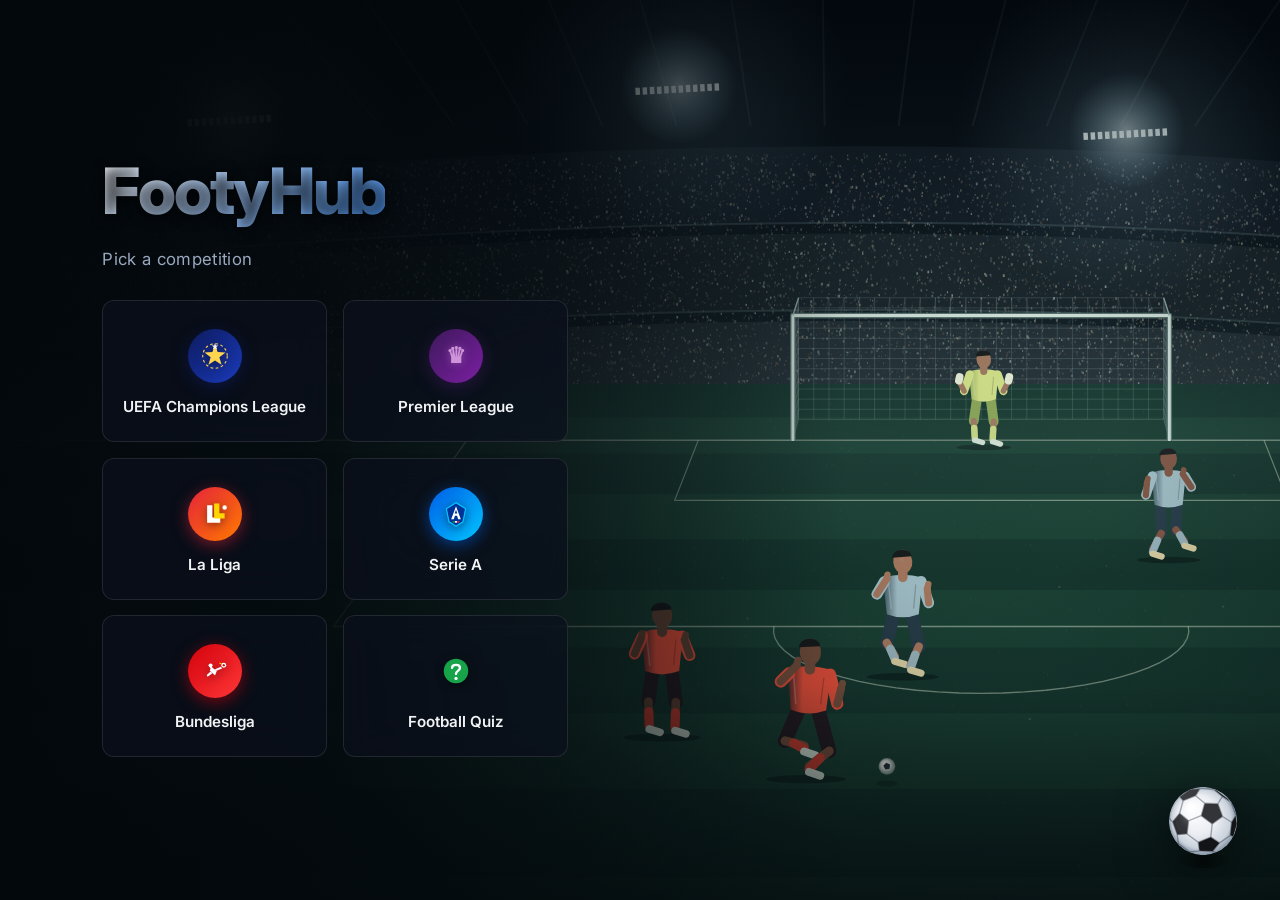
==== commit b242f5d8: "Add Quiz card to FootyHub homepage" ====
--- a/footyhub/index.html
+++ b/footyhub/index.html
@@ -71,6 +71,16 @@
           </span>
           <span class="league-card-name">Bundesliga</span>
         </a>
+        <a href="https://quiz.bhuwanadhikari007.com.np/" class="league-card" id="card-quiz">
+          <span class="league-card-icon quiz-icon">
+            <svg class="league-svg quiz-svg" viewBox="0 0 32 32" width="28" height="28" fill="none" aria-hidden="true">
+              <circle cx="16" cy="16" r="14" fill="#16a34a"/>
+              <path d="M11.5 12.5 C11.5 8 20.5 8 20.5 12.5 C20.5 15.8 16 15.5 16 19.5" stroke="#ffffff" stroke-width="2.6" stroke-linecap="round" fill="none"/>
+              <circle cx="16" cy="24.5" r="1.8" fill="#ffffff"/>
+            </svg>
+          </span>
+          <span class="league-card-name">Football Quiz</span>
+        </a>
       </div>
     </div>
 
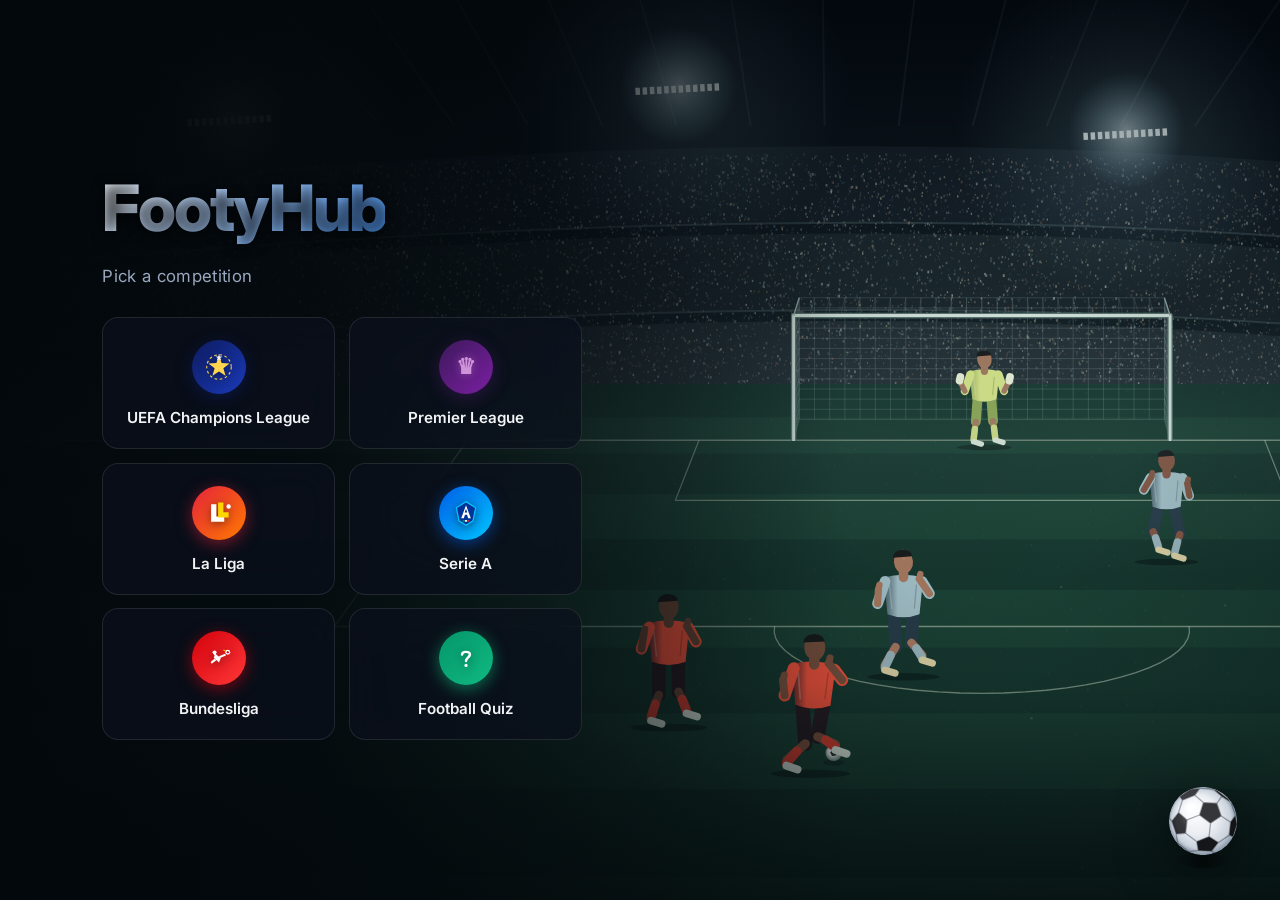
==== commit 02ae8857: "fix(footyhub): make 6-card grid responsive on mobile and refine quiz card styling" ====
--- a/footyhub/index.html
+++ b/footyhub/index.html
@@ -8,7 +8,7 @@
   <link rel="preconnect" href="https://fonts.googleapis.com">
   <link rel="preconnect" href="https://fonts.gstatic.com" crossorigin>
   <link href="https://fonts.googleapis.com/css2?family=Inter:wght@400;500;600;700;800&display=swap" rel="stylesheet">
-  <link rel="stylesheet" href="style.css?v=14">
+  <link rel="stylesheet" href="style.css?v=15">
 </head>
 <body class="home-page">
   <main class="hero" role="img" aria-label="An animated nighttime football attack ending with a powerful shot into the upper-right corner of the goal.">
@@ -74,8 +74,7 @@
         <a href="https://quiz.bhuwanadhikari007.com.np/" class="league-card" id="card-quiz">
           <span class="league-card-icon quiz-icon">
             <svg class="league-svg quiz-svg" viewBox="0 0 32 32" width="28" height="28" fill="none" aria-hidden="true">
-              <circle cx="16" cy="16" r="14" fill="#16a34a"/>
-              <path d="M11.5 12.5 C11.5 8 20.5 8 20.5 12.5 C20.5 15.8 16 15.5 16 19.5" stroke="#ffffff" stroke-width="2.6" stroke-linecap="round" fill="none"/>
+              <path d="M11.5 12 C11.5 8 20.5 8 20.5 12 C20.5 15.2 16 15.5 16 19.5" stroke="#ffffff" stroke-width="2.8" stroke-linecap="round" fill="none"/>
               <circle cx="16" cy="24.5" r="1.8" fill="#ffffff"/>
             </svg>
           </span>
--- a/footyhub/style.css
+++ b/footyhub/style.css
@@ -418,6 +418,7 @@
 #card-laliga { animation-delay: 2.4s; }
 #card-seriea { animation-delay: 3.6s; }
 #card-bundesliga { animation-delay: 4.8s; }
+#card-quiz { animation-delay: 6s; }
 
 @keyframes cardFloat {
   0%, 100% { transform: translateY(0); }
@@ -549,6 +550,18 @@
   color: #ffffff;
 }
 
+/* Football Quiz Icon Circle */
+.quiz-icon {
+  background: linear-gradient(135deg, #059669, #10b981);
+  box-shadow: 0 4px 16px rgba(16, 185, 129, 0.55);
+  color: #ffffff;
+}
+
+.league-card:hover .quiz-icon {
+  transform: scale(1.15) rotate(-6deg);
+  box-shadow: 0 6px 24px rgba(16, 185, 129, 0.75), 0 0 16px rgba(52, 211, 153, 0.6);
+}
+
 /* SVG League Vector Icons */
 .league-svg {
   width: 28px;
@@ -611,6 +624,17 @@
   0% { transform: scale(1) translate(0, 0); }
   50% { transform: scale(1.22) translate(2px, -2px); }
   100% { transform: scale(1.12) translate(1px, -1px); }
+}
+
+.league-card:hover .quiz-svg {
+  animation: quizPop 0.8s cubic-bezier(0.34, 1.56, 0.64, 1);
+  filter: drop-shadow(0 0 10px rgba(52, 211, 153, 0.85));
+}
+
+@keyframes quizPop {
+  0% { transform: scale(1) rotate(0deg); }
+  50% { transform: scale(1.2) rotate(-12deg); }
+  100% { transform: scale(1.1) rotate(0deg); }
 }
 
 .disabled-icon {
@@ -1762,21 +1786,51 @@
 
 .hero-overlay .league-grid {
   margin: 0;
-  max-width: 620px;
+  width: 100%;
+  max-width: 480px;
+  display: grid;
+  grid-template-columns: repeat(2, 1fr);
+  gap: 14px;
 }
 
 .hero-overlay .league-card {
   background: rgba(12, 16, 28, 0.72);
   backdrop-filter: blur(18px) saturate(1.25);
+  -webkit-backdrop-filter: blur(18px) saturate(1.25);
   border: 1px solid rgba(255, 255, 255, 0.1);
+  padding: 22px 16px 20px;
+  border-radius: 16px;
+  box-sizing: border-box;
 }
 
 .hero-overlay .league-card:hover {
   background: rgba(18, 24, 42, 0.88);
-  border-color: transparent;
-  box-shadow:
-    0 12px 40px rgba(0, 0, 0, 0.5),
-    0 0 28px var(--accent-glow);
+}
+
+/* Individual card hover glows */
+#card-ucl:hover {
+  border-color: rgba(255, 213, 79, 0.45);
+  box-shadow: 0 12px 36px rgba(0, 0, 0, 0.55), 0 0 24px rgba(26, 58, 186, 0.4);
+}
+#card-epl:hover {
+  border-color: rgba(206, 147, 216, 0.45);
+  box-shadow: 0 12px 36px rgba(0, 0, 0, 0.55), 0 0 24px rgba(123, 31, 162, 0.4);
+}
+#card-laliga:hover {
+  border-color: rgba(255, 122, 0, 0.45);
+  box-shadow: 0 12px 36px rgba(0, 0, 0, 0.55), 0 0 24px rgba(229, 35, 59, 0.4);
+}
+#card-seriea:hover {
+  border-color: rgba(0, 198, 255, 0.45);
+  box-shadow: 0 12px 36px rgba(0, 0, 0, 0.55), 0 0 24px rgba(0, 92, 230, 0.4);
+}
+#card-bundesliga:hover {
+  border-color: rgba(255, 82, 82, 0.45);
+  box-shadow: 0 12px 36px rgba(0, 0, 0, 0.55), 0 0 24px rgba(211, 1, 12, 0.4);
+}
+#card-quiz:hover {
+  border-color: rgba(52, 211, 153, 0.5);
+  box-shadow: 0 12px 36px rgba(0, 0, 0, 0.55), 0 0 24px rgba(16, 185, 129, 0.4);
 }
 
 
@@ -2226,20 +2280,95 @@
   table { font-size: 0.85em; }
   th, td { padding: 8px 6px; }
 
-  .hero-overlay { padding: 0 5%; }
-  .hero-overlay h1 { font-size: 2.2em; }
+  /* Full-Screen Hero Mobile Viewport & Natural Center */
+  .hero {
+    position: relative;
+    width: 100%;
+    height: 100vh;
+    height: 100svh;
+    overflow: hidden;
+  }
+
+  .hero-overlay {
+    position: absolute;
+    inset: 0;
+    z-index: 2;
+    display: flex;
+    flex-direction: column;
+    justify-content: center;
+    align-items: center;
+    text-align: center;
+    padding: max(16px, env(safe-area-inset-top)) 14px max(24px, env(safe-area-inset-bottom));
+    width: 100%;
+    max-width: 100%;
+    overflow-y: auto;
+    overflow-x: hidden;
+    -webkit-overflow-scrolling: touch;
+    box-sizing: border-box;
+  }
+
+  .hero-overlay h1 {
+    font-size: clamp(1.85rem, 5vw, 2.5rem);
+    text-align: center;
+    margin: 0;
+  }
+
+  .hero-overlay .subtitle {
+    text-align: center;
+    margin: 4px 0 16px;
+    font-size: 0.9rem;
+  }
+
+  .hero-overlay .league-grid,
+  .league-grid {
+    display: grid;
+    grid-template-columns: repeat(2, 1fr);
+    gap: 10px;
+    width: 100%;
+    max-width: 380px;
+    margin: 0 auto;
+    box-sizing: border-box;
+  }
+
+  .hero-overlay .league-card,
+  .league-card {
+    padding: 14px 8px 12px;
+    gap: 8px;
+    border-radius: 14px;
+    min-width: 0;
+    width: 100%;
+    box-sizing: border-box;
+    display: flex;
+    flex-direction: column;
+    align-items: center;
+    justify-content: center;
+  }
+
+  .league-card-icon {
+    width: 38px;
+    height: 38px;
+    font-size: 1.15em;
+    margin: 0 auto;
+  }
+
+  .league-svg {
+    width: 22px;
+    height: 22px;
+  }
+
+  .league-card-name {
+    font-size: 0.8rem;
+    line-height: 1.25;
+    word-break: normal;
+    overflow-wrap: break-word;
+    text-align: center;
+    white-space: normal;
+  }
+
   #ball-3d-canvas {
-    width: 80px;
-    height: 80px;
-  }
-
-  .league-grid {
-    grid-template-columns: 1fr 1fr;
-    gap: 10px;
-  }
-
-  .league-card { padding: 20px 14px 18px; }
-  .league-card-icon { width: 44px; height: 44px; font-size: 1.25em; }
+    width: 72px;
+    height: 72px;
+  }
 
   .stat-subtabs { gap: 6px; }
   .stat-subtab { padding: 8px 14px; font-size: 0.78em; }
@@ -2282,10 +2411,59 @@
 
   h1 { font-size: 1.18em; }
 
-  .hero-overlay h1 { font-size: 1.85em; }
+  .hero-overlay {
+    padding: max(20px, env(safe-area-inset-top)) 12px max(32px, env(safe-area-inset-bottom));
+  }
+
+  .hero-overlay h1 {
+    font-size: 1.95em;
+  }
+
+  .hero-overlay .subtitle {
+    font-size: 0.88em;
+    margin: 4px 0 16px;
+  }
+
+  .hero-overlay .league-grid,
+  .league-grid {
+    grid-template-columns: repeat(2, 1fr);
+    gap: 10px;
+    width: 100%;
+    max-width: 360px;
+    margin: 0 auto;
+    box-sizing: border-box;
+  }
+
+  .hero-overlay .league-card,
+  .league-card {
+    padding: 13px 8px 11px;
+    gap: 8px;
+    border-radius: 12px;
+    min-width: 0;
+    box-sizing: border-box;
+  }
+
+  .league-card-icon {
+    width: 38px;
+    height: 38px;
+  }
+
+  .league-svg {
+    width: 22px;
+    height: 22px;
+  }
+
+  .league-card-name {
+    font-size: 0.8rem;
+    line-height: 1.2;
+    word-break: normal;
+    overflow-wrap: break-word;
+    text-align: center;
+  }
+
   #ball-3d-canvas {
-    width: 72px;
-    height: 72px;
+    width: 68px;
+    height: 68px;
   }
 
   .podium-showcase {
@@ -2316,8 +2494,6 @@
     transform: translateY(-4px) scale(1.08);
   }
 
-  .league-grid { grid-template-columns: 1fr; }
-
   .tabs { justify-content: flex-start; }
 
   .pitch-player-avatar { width: 28px; height: 28px; font-size: 0.6em; }
@@ -2327,6 +2503,29 @@
   .team { font-size: 0.85em; gap: 6px; }
   .vs { padding: 0 8px; }
   .score { padding: 0 8px; }
+}
+
+@media (max-width: 340px) {
+  .hero-overlay .league-grid,
+  .league-grid {
+    gap: 6px;
+  }
+  .hero-overlay .league-card,
+  .league-card {
+    padding: 10px 4px 8px;
+    border-radius: 10px;
+  }
+  .league-card-icon {
+    width: 32px;
+    height: 32px;
+  }
+  .league-svg {
+    width: 18px;
+    height: 18px;
+  }
+  .league-card-name {
+    font-size: 0.72rem;
+  }
 }
 
 
